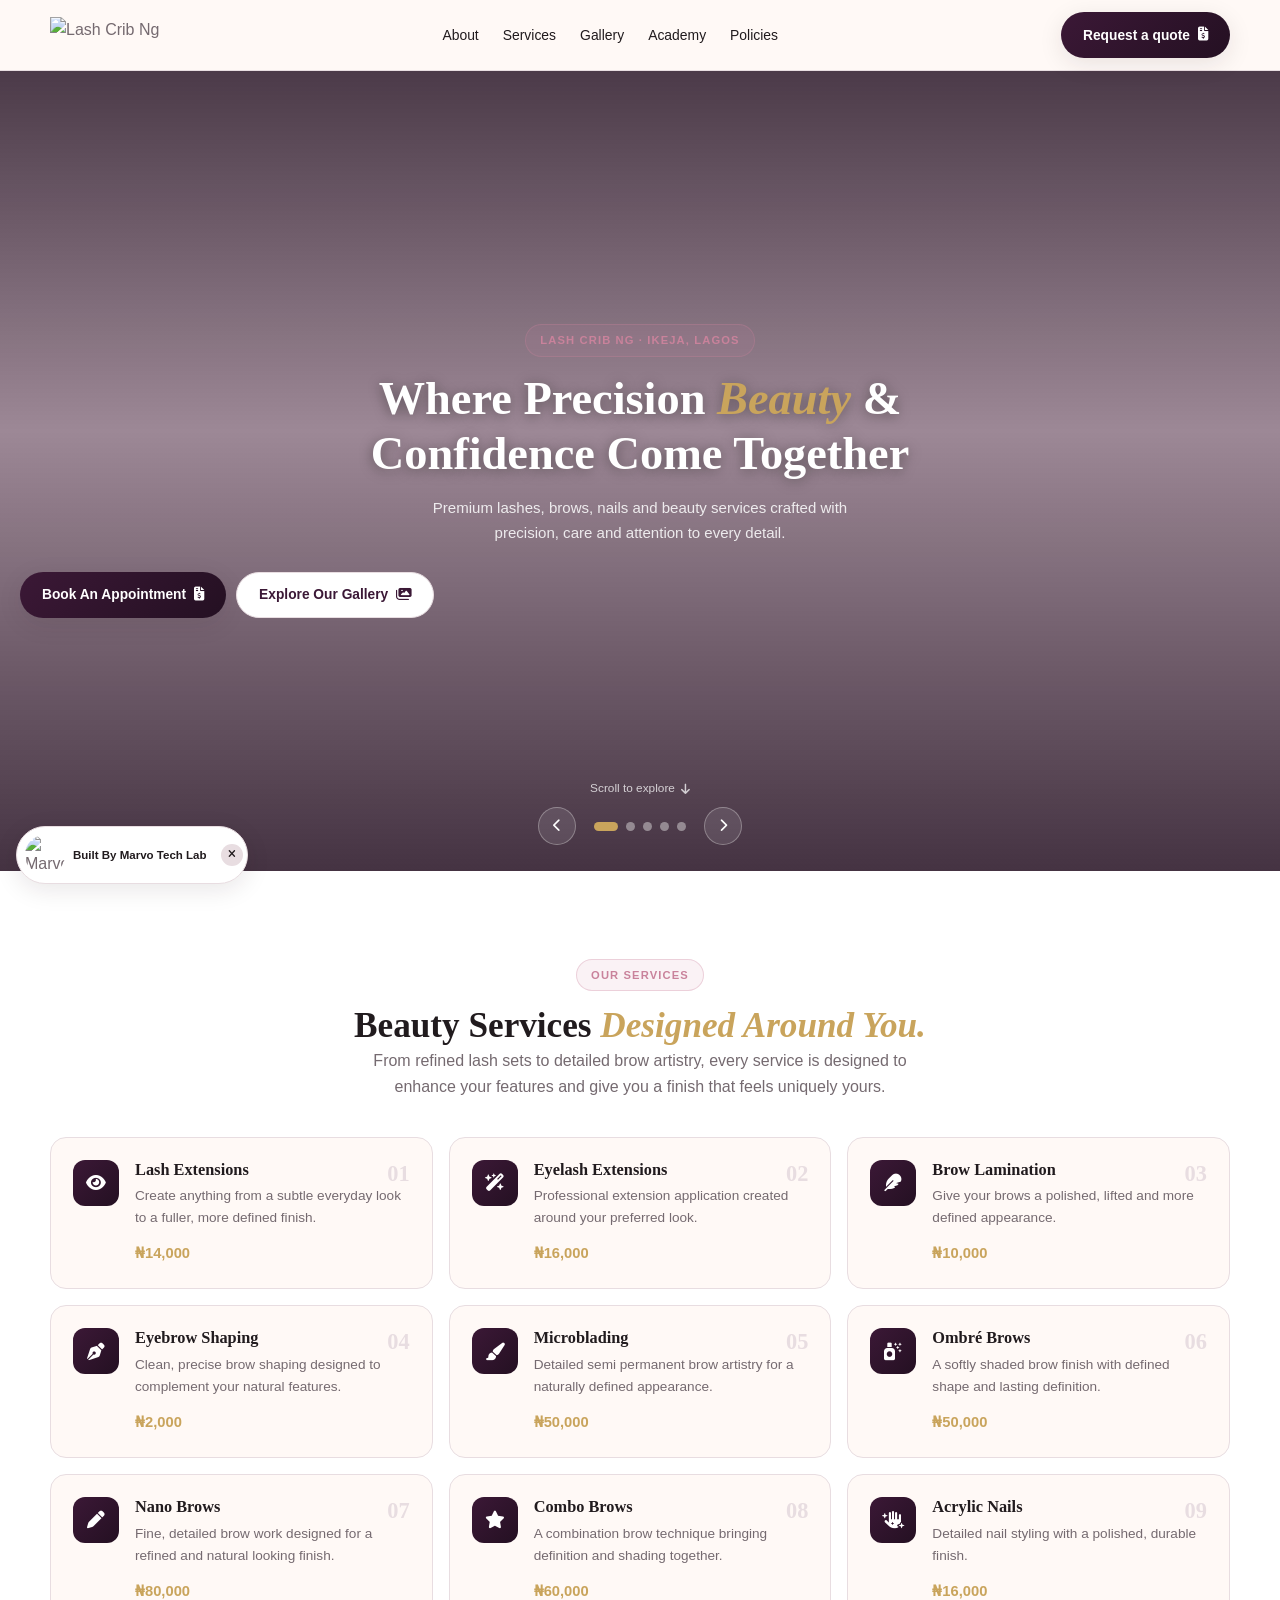
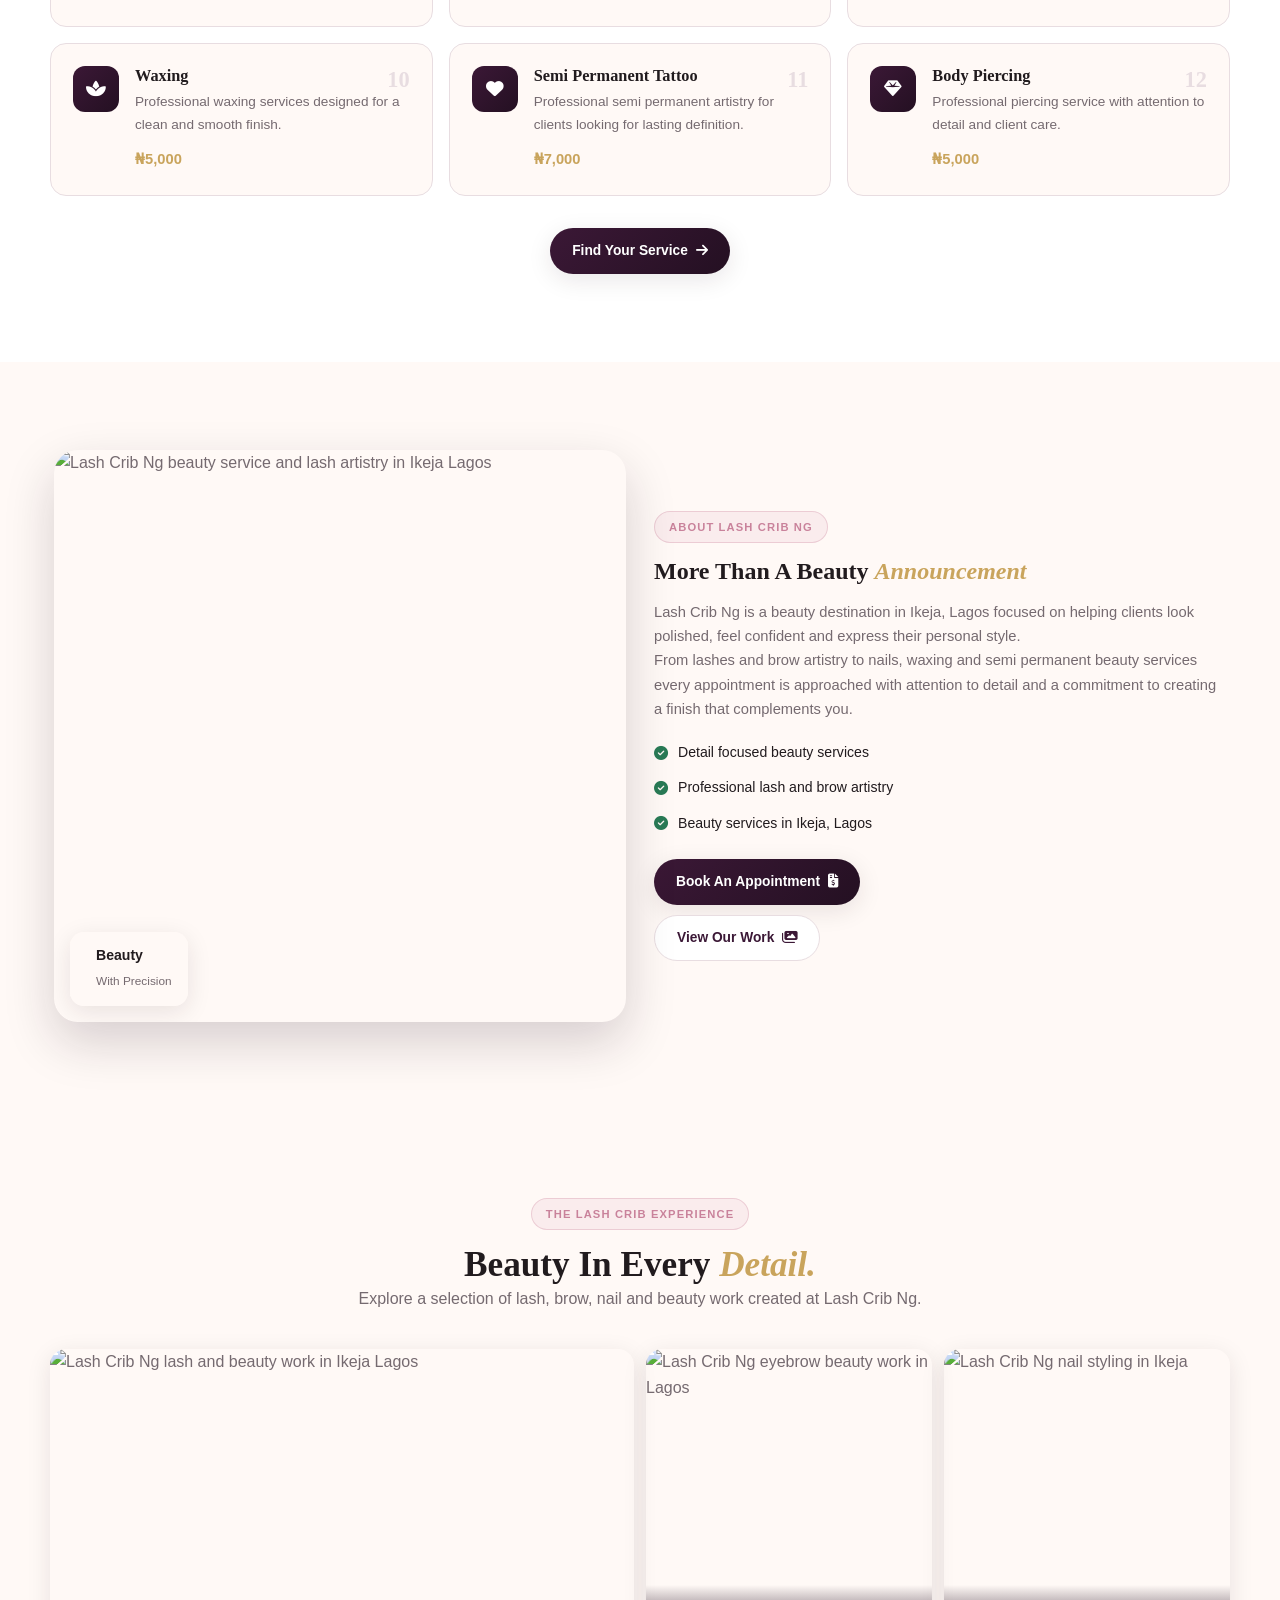
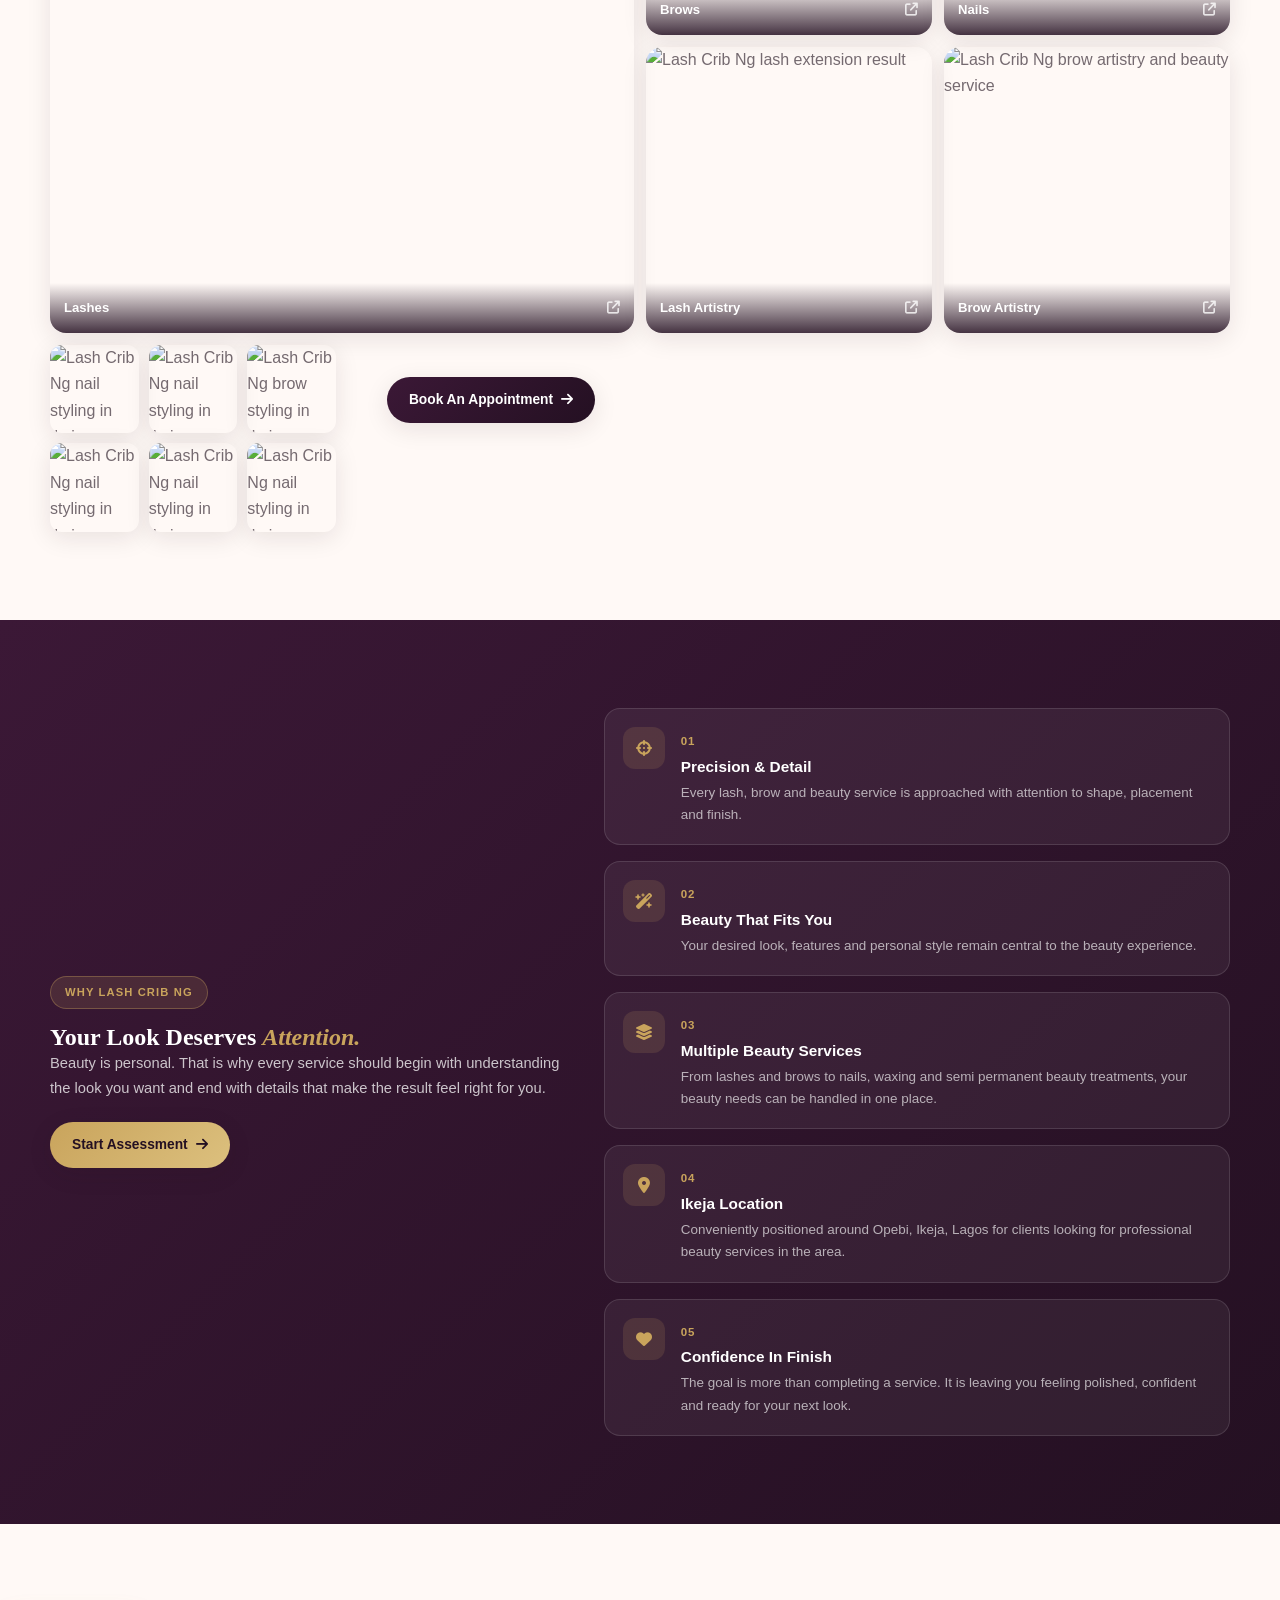
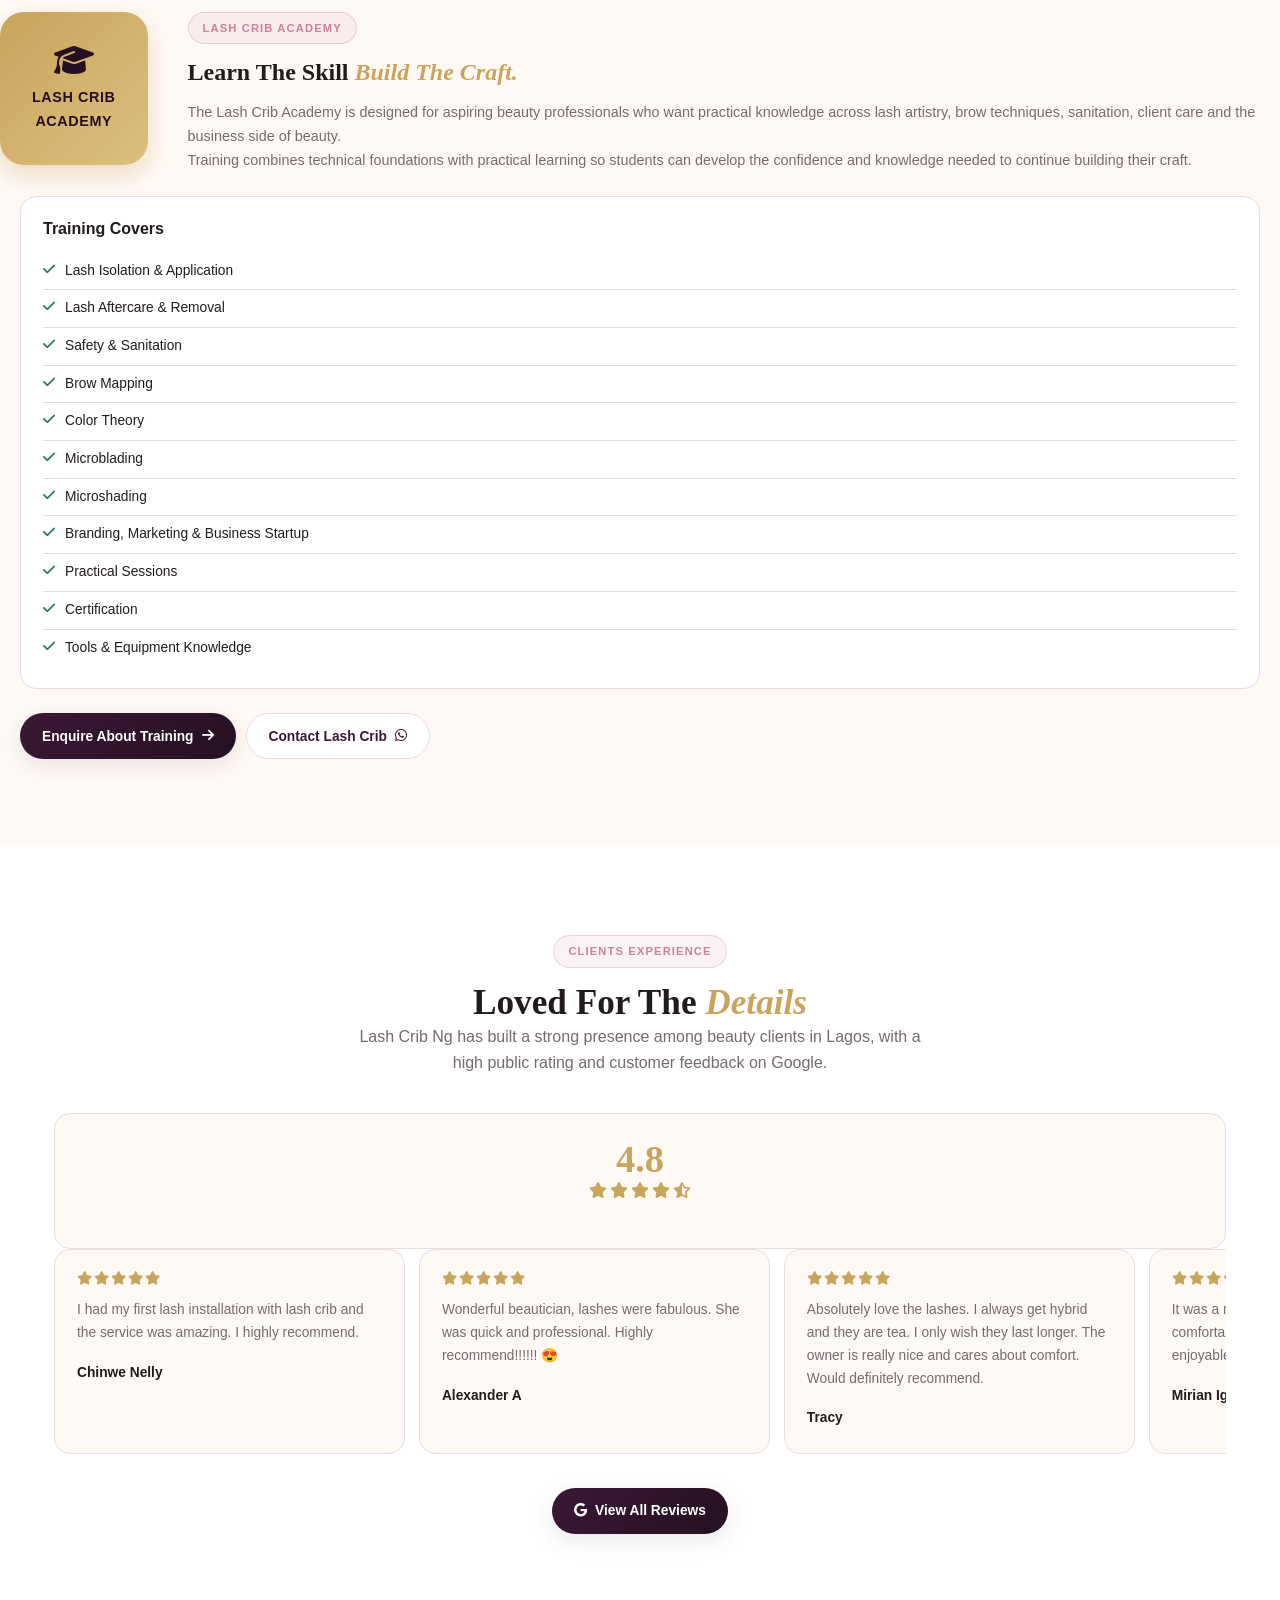
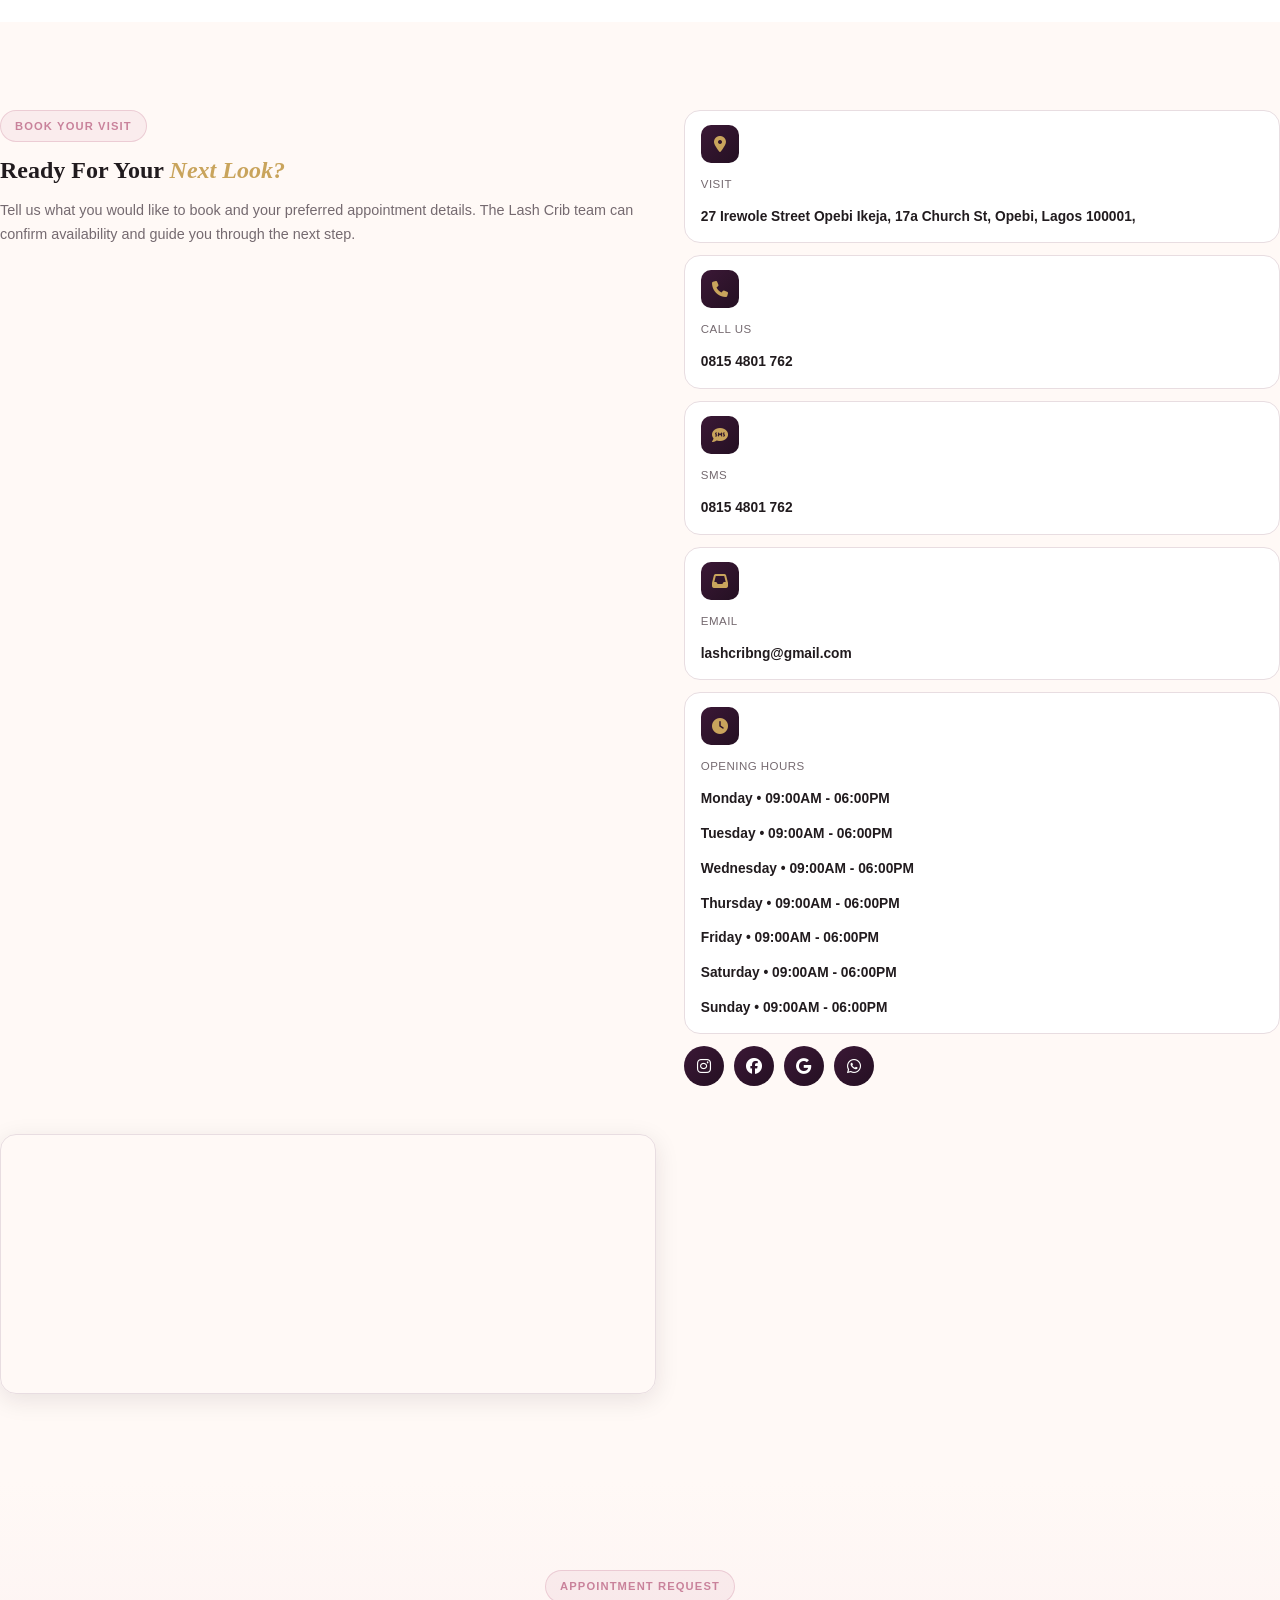
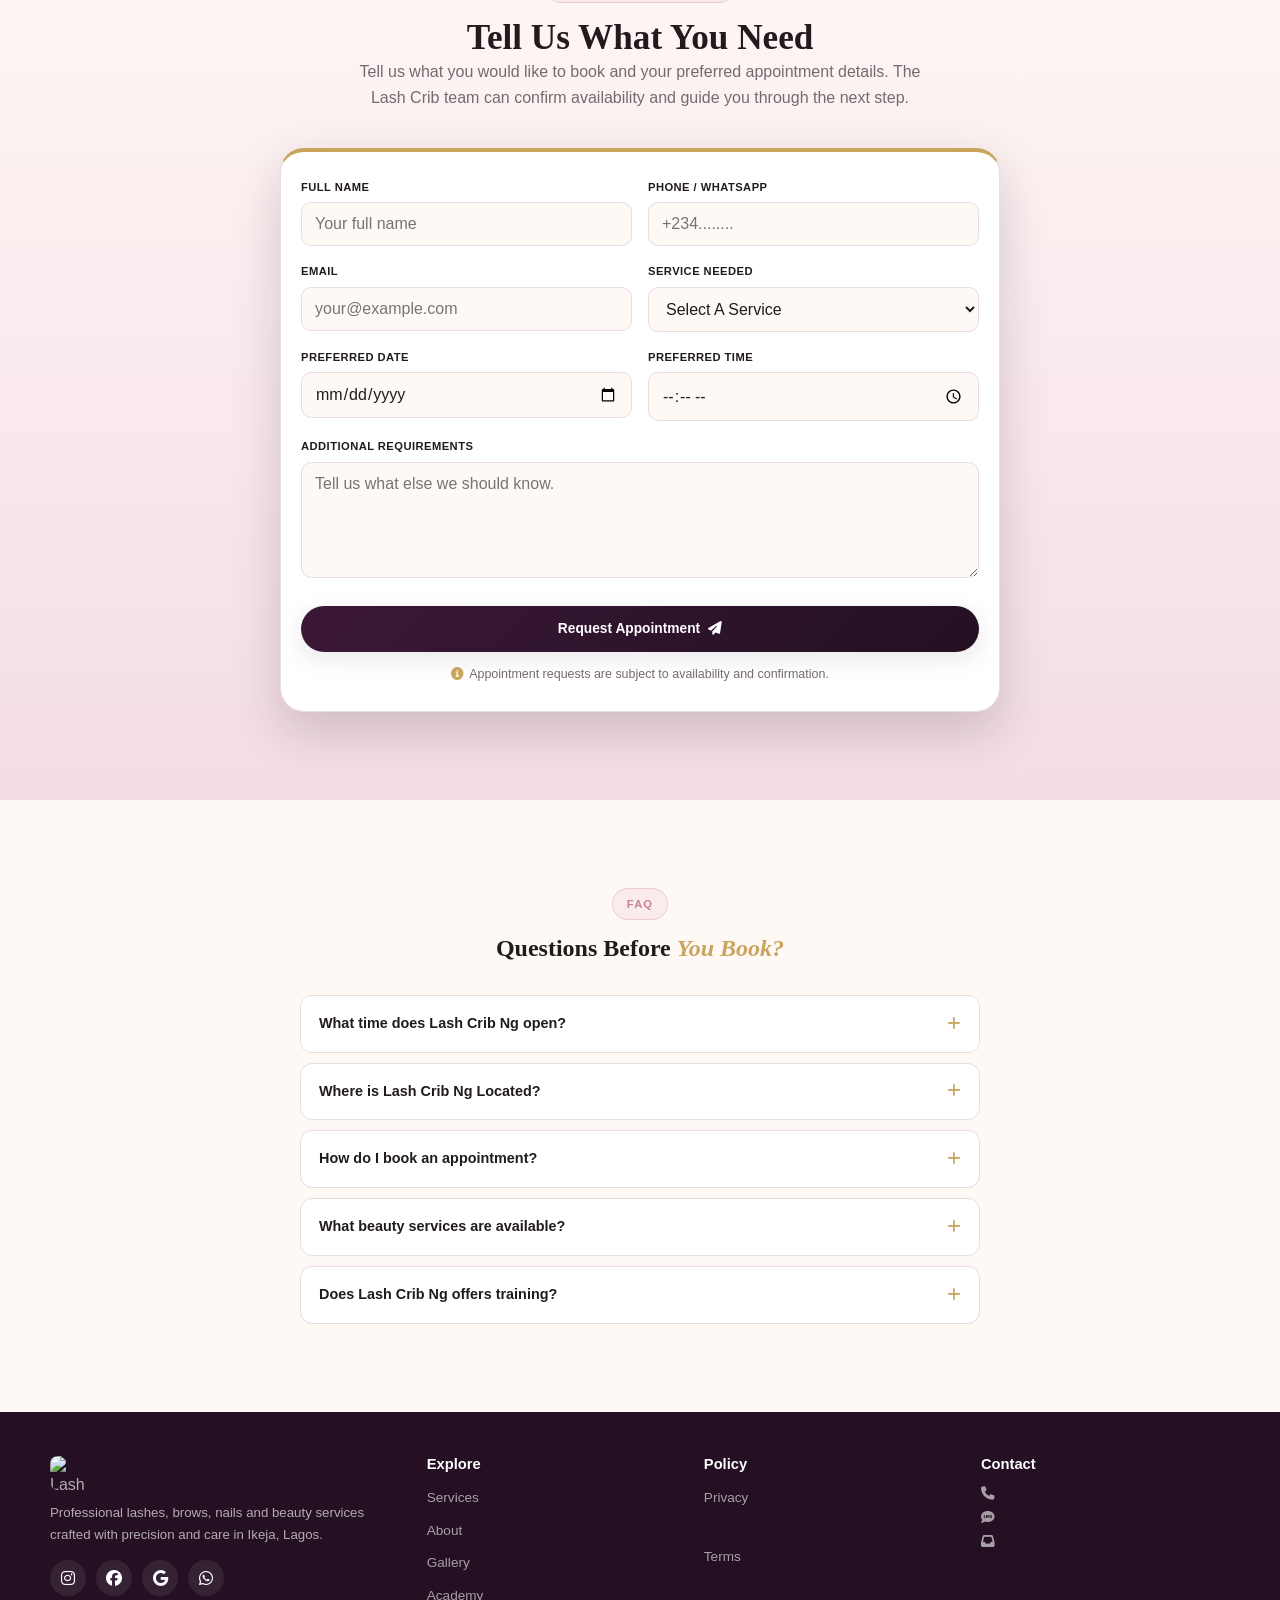
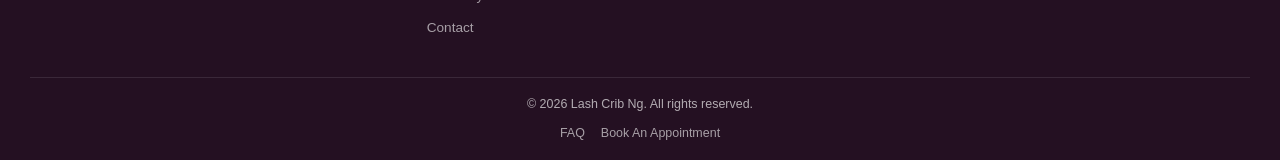
==== index.html @ 42a1be81 "Add files via upload" ====
<!DOCTYPE html>
<html lang="en">
<head>
    <meta charset="UTF-8">
     <meta name="viewport" content="width=device-width, initial-scale=1">
    <title>Lash Crib Ng | Lashes, Brows & Beauty Salon in Ikeja, Lagos</title>
    <meta name="description" content="Lash Crib Ng offers lashes, brows, nails, waxing and beauty services in Ikeja, Lagos, with appointments available daily from 9am to 6pm.">    
    <meta name="robots" content="index,follow">    
    <link rel="canonical" href="https://lashcribng.vercel.app/">
    <link rel="icon" type="image/webp" href="assets/lv_0_20260928175632.webp">
    <meta property="og:type" content="website">
    <meta property="og:title" content="Lash Crib Ng | Lashes, Brows & Beauty Salon in Ikeja, Lagos">
    <meta property="og:description" content="Professional lashes, brows, nails and beauty services crafted with precision and care in Ikeja, Lagos.">
    <meta property="og:url" content="https://lashcribng.vercel.app/">
    <meta property="og:site_name" content="Lash Crib Ng">
    <meta property="og:image" content="https://lashcribng.vercel.app/assets/lv_0_20260928175632.webp">
    <meta name="twitter:card" content="summary_large_image">
    <meta name="twitter:title" content="Lash Crib Ng | Luxury Beauty Services in Ikeja, Lagos">
    <meta name="twitter:description" content="Professional lashes, brows, nails and beauty services in Ikeja, Lagos">
    <link rel="stylesheet" href="https://cdnjs.cloudflare.com/ajax/libs/font-awesome/6.7.2/css/all.min.css">
    <link rel="stylesheet" href="style.css">
        <!-- =========================================
         SEO STRUCTURED DATA — JSON-LD
    ========================================== -->

    <script type="application/ld+json">
    {
        "@context": "https://schema.org",
        "@graph": [
            {
                "@type": "BeautySalon",
                "@id": "https://lashcribng.vercel.app/#business",
                "name": "Lash Crib Ng",
                "url": "https://lashcribng.vercel.app/",
                "telephone": "+2348154801762",
                "description": "Lash Crib Ng provides professional lashes, brows, nails, waxing and beauty services in Ikeja, Lagos.",
                "image": [
                    "https://lashcribng.vercel.app/assets/lv_0_20260928174005.webp",
                    "https://lashcribng.vercel.app/assets/lv_0_20260928173450.webp",
                    "https://lashcribng.vercel.app/assets/lv_0_20260928175609.webp"
                ],
                "priceRange": "₦₦",
                "currenciesAccepted": "NGN",
                "paymentAccepted": "Cash",
                "areaServed": {
                    "@type": "City",
                    "name": "Lagos"
                },
                "address": {
                    "@type": "PostalAddress",
                    "streetAddress": "27 Irewole Street Opebi Ikeja",
                    "addressLocality": "Ikeja",
                    "addressRegion": "Lagos",
                    "postalCode": "100001",
                    "addressCountry": "NG"
                },
                "sameAs": [
                    "https://www.instagram.com/lash.cribng/"
                ],
                "openingHoursSpecification": [
                    {
                        "@type": "OpeningHoursSpecification",
                        "dayOfWeek": [
                            "Monday",
                            "Tuesday",
                            "Wednesday",
                            "Thursday",
                            "Friday",
                            "Saturday",
                            "Sunday"
                        ],
                        "opens": "09:00",
                        "closes": "18:00"
                    }
                ],
                "aggregateRating": {
                    "@type": "AggregateRating",
                    "ratingValue": "4.8",
                    "reviewCount": "61",
                    "bestRating": "5",
                    "worstRating": "1"
                }
            },


            {
                "@type": "WebSite",
                "@id": "https://lashcribng.vercel.app/#website",
                "url": "https://lashcribng.vercel.app/",
                "name": "Lash Crib Ng",
                "description": "Lashes, brows, nails and beauty services in Ikeja, Lagos.",
                "publisher": {
                    "@id": "https://lashcribng.vercel.app/#business"
                },
                "inLanguage": "en-NG"
            },


            {
                "@type": "WebPage",
                "@id": "https://lashcribng.vercel.app/#webpage",
                "url": "https://lashcribng.vercel.app/",
                "name": "Lash Crib Ng | Lashes, Brows & Beauty Services in Ikeja, Lagos",
                "description": "Discover Lash Crib Ng's lashes, brows, nails, waxing and beauty services in Ikeja, Lagos.",
                "isPartOf": {
                    "@id": "https://lashcribng.vercel.app/#website"
                },
                "about": {
                    "@id": "https://lashcribng.vercel.app/#business"
                },
                "inLanguage": "en-NG"
            },


            {
                "@type": "Service",
                "@id": "https://lashcribng.vercel.app/#lash-services",
                "name": "Lash Services",
                "serviceType": [
                    "Lash Extensions",
                    "Eyelash Extensions",
                    "Semi Permanent Lashes"
                ],
                "provider": {
                    "@id": "https://lashcribng.vercel.app/#business"
                },
                "areaServed": {
                    "@type": "City",
                    "name": "Lagos"
                }
            },


            {
                "@type": "Service",
                "@id": "https://lashcribng.vercel.app/#brow-services",
                "name": "Brow Services",
                "serviceType": [
                    "Brow Lamination",
                    "Eyebrow Shaping",
                    "Microblading",
                    "Ombré Brows",
                    "Nano Brows",
                    "Combo Brows"
                ],
                "provider": {
                    "@id": "https://lashcribng.vercel.app/#business"
                },
                "areaServed": {
                    "@type": "City",
                    "name": "Lagos"
                }
            },


            {
                "@type": "Service",
                "@id": "https://lashcribng.vercel.app/#nail-services",
                "name": "Nail Services",
                "serviceType": [
                    "Acrylic Nails",
                    "Manicure",
                    "Pedicure",
                    "Gel Polish"
                ],
                "provider": {
                    "@id": "https://lashcribng.vercel.app/#business"
                },
                "areaServed": {
                    "@type": "City",
                    "name": "Lagos"
                }
            }

        ]
    }
    </script>
</head>
<body>
    <header class="site-header" id="header">
        <div class="container">
            <div class="logo"><a href="index.html"><img src="assets/lv_0_20260928175632.webp" alt="Lash Crib Ng"></a>
            </div>           
            <nav class="desktop-nav">                                            
                <ul class="nav-links">
                    <li><a href="#about">About</a></li>
                    <li><a href="#services">Services</a></li>
                    <li><a href="#gallery">Gallery</a></li>
                    <li><a href="#academy">Academy</a></li>
                    <li><a href="policies.html">Policies</a></li>
                </ul>
            </nav>
            <a href="#quote" class="header-btn"><button>Request a quote <i class="fa-solid fa-file-invoice-dollar" aria-hidden="true"></i></button></a>
            <div class="hamburger" id="hamburger">
                <span></span>
                <span></span>
                <span></span>
            </div>
            </div>   
    </header>
    <div class="mobile-nav" id="mobileNav">
                <button class="menu-close" id="menuclose" aria-label="Close menu">
                    <i class="fa-solid fa-xmark"></i>
                </button>
                <ul class="nav-links">
                    <li><a href="#about">About</a></li>
                    <li><a href="#services">Services</a></li>
                    <li><a href="#gallery">Gallery</a></li>
                    <li><a href="#academy">Academy</a></li>
                    <li><a href="policies.html">Policies</a></li>
                </ul>
                <a href="#quote" class="header-btn"><button>Get a quote <i class="fa-solid fa-file-invoice-dollar" aria-hidden="true"></i></button></a>
            </div>
            
            <!-- HERO -->
            <section class="home" id="home">
                <div class="hero-slides">
                    <div class="hero-slide active" style="background-image: url('assets/lv_0_20260928174232.webp');"></div>
                    <div class="hero-slide" style="background-image: url('assets/lv_0_20260928174005.webp');"></div>
                    <div class="hero-slide" style="background-image: url('assets/lv_0_20260928173450.webp');"></div>
                    <div class="hero-slide" style="background-image: url('assets/lv_0_20260928175609.webp');"></div>
                    <div class="hero-slide" style="background-image: url('assets/lv_0_20260928174539.webp');"></div>
                </div>
                <div class="hero-content">
                    <span class="section-eyebrow">LASH CRIB NG · IKEJA, LAGOS</span>
                    <h1>Where Precision <span>Beauty</span> &amp; Confidence Come Together</h1>
                    <p>Premium lashes, brows, nails and beauty services crafted with precision, care and attention to every detail.</p>
                    <div class="hero-buttons">
                        <a href="#quote"><button class="primary-btn">Book An Appointment <i class="fa-solid fa-file-invoice-dollar"></i></button></a>
                        <a href="#gallery"><button class="secondary-btn">Explore Our Gallery<i class="fa-solid fa-images"></i></button></a>
                    </div>
                </div>
                <div class="hero-controls">
            <button class="hero-arrow hero-perv" id="heroperv"><i class="fa-solid fa-chevron-left"></i></button>
            <div class="hero-dots" id="heroDots">
                <button type="button" class="hero-dot active" data-index="0" aria-label="Show slide 1"></button>
                <button type="button" class="hero-dot" data-index="1" aria-label="Show slide 2"></button>
                <button type="button" class="hero-dot" data-index="2" aria-label="Show slide 3"></button>
                <button type="button" class="hero-dot" data-index="3" aria-label="Show slide 4"></button>
                <button type="button" class="hero-dot" data-index="4" aria-label="Show slide 5"></button>
            </div>
            <button class="hero-arrow hero-next" id="hero-next">
                <i class="fa-solid fa-chevron-right"></i>
            </button>
          </div>
          <a href="#services" class="hero-scroll">Scroll to explore <i class="fa-solid fa-arrow-down"></i></a>
        </section>
        
        <!-- SERVICE -->
        <section class="services" id="services">
            <div class="section-heading">
                <span class="section-eyebrow">OUR SERVICES</span>
                <h2>Beauty Services <span>Designed Around You.</span></h2>
                <p>From refined lash sets to detailed brow artistry, every service is designed to enhance your features and give you a finish that feels uniquely yours.</p>
            </div>
            <div class="services-grid">
                <article class="service-card">
                    <div class="service-icon"><i class="fa-solid fa-eye"></i></div>
                    <div class="service-content">
                        <span class="service-number">01</span>
                        <h3>Lash Extensions</h3>
                        <p>Create anything from a subtle everyday look to a fuller, more defined finish.</p>
                        <small>₦14,000</small>
                    </div>
                </article>
                <!-- EYE LASH EXTENSION -->
                <article class="service-card">
                    <div class="service-icon"><i class="fa-solid fa-wand-magic-sparkles"></i></div>
                    <div class="service-content">
                        <span class="service-number">02</span>
                        <h3>Eyelash Extensions</h3>
                        <p>Professional extension application created around your preferred look.</p>
                        <small>₦16,000</small>
                    </div>
                </article>
                
                <!-- BROW LAMINATION-->
                <article class="service-card">
                    <div class="service-icon"><i class="fa-solid fa-feather"></i></div>
                    <div class="service-content">
                        <span class="service-number">03</span>
                        <h3>Brow Lamination</h3>
                        <p>Give your brows a polished, lifted and more defined appearance.</p>
                        <small>₦10,000</small>
                    </div>
                </article>
                
                <!-- BROW SHAPING -->
                <article class="service-card">
                    <div class="service-icon"><i class="fa-solid fa-pen-nib"></i></div>
                    <div class="service-content">
                        <span class="service-number">04</span>
                        <h3>Eyebrow Shaping</h3>
                        <p>Clean, precise brow shaping designed to complement your natural features.</p>
                        <small>₦2,000</small>
                    </div>
                </article>
                
                <!-- MICROBLADING -->
                <article class="service-card">
                    <div class="service-icon"><i class="fa-solid fa-paintbrush"></i></div>
                    <div class="service-content">
                        <span class="service-number">05</span>
                        <h3>Microblading</h3>
                        <p>Detailed semi permanent brow artistry for a naturally defined appearance.</p>
                        <small>₦50,000</small>
                    </div>
                </article>
                
                <!-- OMBRÉ BROWS -->
                <article class="service-card">
                    <div class="service-icon"><i class="fa-solid fa-spray-can-sparkles"></i></div>
                    <div class="service-content">
                        <span class="service-number">06</span>
                        <h3>Ombré Brows</h3>
                        <p>A softly shaded brow finish with defined shape and lasting definition.</p>
                        <small>₦50,000</small>
                    </div>
                </article>
                
                <!-- NANO BROWS -->
                <article class="service-card">
                    <div class="service-icon"><i class="fa-solid fa-pen"></i></div>
                    <div class="service-content">
                        <span class="service-number">07</span>
                        <h3>Nano Brows</h3>
                        <p>Fine, detailed brow work designed for a refined and natural looking finish.</p>
                        <small>₦80,000</small>
                    </div>
                </article>
                
                <!-- COMB BROWS  -->
                <article class="service-card">
                    <div class="service-icon"><i class="fa-solid fa-star"></i></div>
                    <div class="service-content">
                        <span class="service-number">08</span>
                        <h3>Combo Brows</h3>
                        <p> A combination brow technique bringing definition and shading together.</p>
                        <small>₦60,000</small>
                    </div>
                </article>
                
                <!-- ACRYLIC NAILS-->
                <article class="service-card">
                    <div class="service-icon"><i class="fa-solid fa-hand-sparkles"></i></div>
                    <div class="service-content">
                        <span class="service-number">09</span>
                        <h3>Acrylic Nails</h3>
                        <p>Detailed nail styling with a polished, durable finish.</p>
                        <small>₦16,000</small>
                    </div>
                </article>
                
                <!-- WAXING -->
                <article class="service-card">
                    <div class="service-icon"><i class="fa-solid fa-spa"></i></div>
                    <div class="service-content">
                        <span class="service-number">10</span>
                        <h3>Waxing</h3>
                        <p>Professional waxing services designed for a clean and smooth finish.</p>
                        <small>₦5,000</small>
                    </div>
                </article>
                
                <!-- PERMANENT TATTOO-->
                <article class="service-card">
                    <div class="service-icon"><i class="fa-solid fa-heart"></i></div>
                    <div class="service-content">
                        <span class="service-number">11</span>
                        <h3>Semi Permanent Tattoo</h3>
                        <p>Professional semi permanent artistry for clients looking for lasting definition.</p>
                        <small>₦7,000</small>
                    </div>
                </article>
                
                <!-- BODY PIERCING -->
                <article class="service-card">
                    <div class="service-icon"><i class="fa-solid fa-gem"></i></div>
                    <div class="service-content">
                        <span class="service-number">12</span>
                        <h3>Body Piercing</h3>
                        <p>Professional piercing service with attention to detail and client care.</p>
                        <small>₦5,000</small>
                    </div>
                </article>
            </div>
            <div class="services-action">
                <a href="#quote"><button class="primary-btn">Find Your Service <i class="fa-solid fa-arrow-right"></i></button></a>
            </div>
        </section>
        
        <!-- ABOUT US-->
        <section class="about" id="about">
            <div class="container">
                <div class="about-image">
                    <img src="assets/lv_0_20260928175509.webp" alt="Lash Crib Ng beauty service and lash artistry in Ikeja Lagos" width="2160"
height="2160"
loading="lazy"
decoding="async">
                    <div class="about-image-badge"><i class="fa-solid fa-sparkles"></i>
                    <div>
                        <strong>Beauty</strong>
                        <span>With Precision</span>
                        </div>
                        </div>
                </div>
                
                <div class="about-content">
                    <span class="section-eyebrow">ABOUT LASH CRIB NG</span>
                    <h2>More Than A Beauty <span>Announcement</span></h2>
                    <p>Lash Crib Ng is a beauty destination in Ikeja, Lagos focused on helping clients look polished, feel confident and express their personal style.<br>From lashes and brow artistry to nails, waxing and semi permanent beauty services every appointment is approached with attention to detail and a commitment to creating a finish that complements you.</p>
                    <div class="about-features">
                        <article class="about-feature">
                           <i class="fa-solid fa-circle-check"></i>
                           <span>Detail focused beauty services</span>
                        </article>
                        <article class="about-feature">
                           <i class="fa-solid fa-circle-check"></i>
                           <span>Professional lash and brow artistry</span>
                        </article>
                        <article class="about-feature">
                           <i class="fa-solid fa-circle-check"></i>
                           <span>Beauty services in Ikeja, Lagos</span>
                        </article>
                    </div>
                    <div class="about-button">
                        <a href="#quote"><button class="primary-btn">Book An Appointment <i class="fa-solid fa-file-invoice-dollar"></i></button></a>
                        <a href="#gallery"><button class="secondary-btn"> View Our Work <i class="fa-solid fa-images"></i></button></a>
                    </div>
                </div>
            </div>
        </section>
        
        <section class="gallery" id="gallery">
            <div class="section-heading">
                <span class="section-eyebrow">THE LASH CRIB EXPERIENCE</span>
                <h2>Beauty In Every <span>Detail.</span></h2>
                <p>Explore a selection of lash, brow, nail and beauty work created at Lash Crib Ng.</p>
            </div>
            <div class="gallery-grid">
                <figure class="gallery-item gallery-large">
                    <img src="assets/lv_0_20260928175609.webp" alt="Lash Crib Ng lash and beauty work in Ikeja Lagos" width="2160"
height="2160"
loading="lazy"
decoding="async">
                    <figcaption>
                        <span>Lashes</span>
                        <i class="fa-solid fa-arrow-up-right-from-square"></i>
                    </figcaption>
                </figure>
                <figure class="gallery-item">
                    <img src="assets/lv_0_20260928173848.webp" alt="Lash Crib Ng eyebrow beauty work in Lagos" width="664"
height="560"
loading="lazy"
decoding="async">
                    <figcaption>
                        <span>Brows</span>
                        <i class="fa-solid fa-arrow-up-right-from-square"></i>
                    </figcaption>
                </figure>
                <figure class="gallery-item">
                    <img src="assets/lv_0_20260928174232.webp" alt="Lash Crib Ng nail styling in Ikeja" width="664"
height="672"
loading="lazy"
decoding="async">
                    <figcaption>
                        <span>Nails</span>
                        <i class="fa-solid fa-arrow-up-right-from-square"></i>
                    </figcaption>
                </figure>
                <figure class="gallery-item">
                    <img src="assets/lv_0_20260928172916.webp" alt="Lash Crib Ng lash extension result" width="1432"
height="1432"
loading="lazy"
decoding="async">
                    <figcaption>
                        <span>Lash Artistry</span>
                        <i class="fa-solid fa-arrow-up-right-from-square"></i>
                    </figcaption>
                </figure>
                            <figure class="gallery-item">
                    <img src="assets/lv_0_20260928175420.webp" alt="Lash Crib Ng brow artistry and beauty service" width="2160"
height="2872"
loading="lazy"
decoding="async">
                    <figcaption>
                        <span>Brow Artistry</span>
                        <i class="fa-solid fa-arrow-up-right-from-square"></i>
                    </figcaption>
                </figure>
                
                <div class="others">
                <article class="gallery-card">
                    <img src="assets/lv_0_20260928173303.webp" alt="Lash Crib Ng nail styling in Ikeja" width="664"
height="1112"
loading="lazy"
decoding="async">                    
                </article>
                <article class="gallery-card">
                    <img src="assets/lv_0_20260928173450.webp" alt="Lash Crib Ng nail styling in Ikeja" width="664"
height="1112"
loading="lazy"
decoding="async">                    
                </article>
                <article class="gallery-card">
                    <img src="assets/lv_0_20260928174005.webp" alt="Lash Crib Ng brow styling in Ikeja" width="664"
height="672"
loading="lazy"
decoding="async">                    
                </article>
                <article class="gallery-card">
                    <img src="assets/lv_0_20260928174413.webp" alt="Lash Crib Ng nail styling in Ikeja" width="664"
height="1112"
loading="lazy"
decoding="async">                    
                </article>
                <article class="gallery-card">
                    <img src="assets/lv_0_20260928172542.webp" alt="Lash Crib Ng nail styling in Ikeja" width="1432"
height="1432"
loading="lazy"
decoding="async">                    
                </article>
                <article class="gallery-card">
                    <img src="assets/lv_0_20260928173129.webp" alt="Lash Crib Ng nail styling in Ikeja" width="664"
height="1112"
loading="lazy"
decoding="async">                    
                </article>
                </div>
                <div class="gallery-action">
                    <a href="#quote"><button class="primary-btn">Book An Appointment <i class="fa-solid fa-arrow-right"></i></button></a>
                </div>
            </div>
        </section>
        
        <!-- WHY CHOOSE -->
        <section class="why-choose" id="why-choose">
            <div class="why-container">
                <!-- LEFT CONTENT -->
                <div class="why-content">
                    <span class="section-eyebrow">WHY LASH CRIB NG</span>
                    <h2>Your Look Deserves <span>Attention.</span></h2>
                    <p>Beauty is personal. That is why every service should begin with understanding the look you want and end with details that make the result feel right for you.</p>
                    <a href="#quote"><button class="primary-btn">Start Assessment <i class="fa-solid fa-arrow-right"></i></button></a>
                </div>
                <!-- RIGHT CONTENT-->
                <div class="why-features">
                    <article class="why-card">
                        <div class="why-icon">
                            <i class="fa-solid fa-crosshairs"></i>
                        </div>
                        <div>
                            <span class="why-number">01</span>
                           <h3>Precision & Detail</h3> 
                           <p>Every lash, brow and beauty service is approached with attention to shape, placement and finish.</p>
                        </div>
                    </article>
                    <article class="why-card">
                        <div class="why-icon">
                            <i class="fa-solid fa-wand-magic-sparkles"></i>
                        </div>
                        <div>
                            <span class="why-number">02</span>
                           <h3>Beauty That Fits You</h3> 
                           <p>Your desired look, features and personal style remain central to the beauty experience.</p>
                        </div>
                    </article>
                    <article class="why-card">
                        <div class="why-icon">
                            <i class="fa-solid fa-layer-group"></i>
                        </div>
                        <div>
                            <span class="why-number">03</span>
                           <h3>Multiple Beauty Services</h3> 
                           <p>From lashes and brows to nails, waxing and semi permanent beauty treatments, your beauty needs can be handled in one place.</p>
                        </div>
                    </article>
                    <article class="why-card">
                        <div class="why-icon">
                            <i class="fa-solid fa-location-dot"></i>
                        </div>
                        <div>
                            <span class="why-number">04</span>
                           <h3>Ikeja Location</h3> 
                           <p>Conveniently positioned around Opebi, Ikeja, Lagos for clients looking for professional beauty services in the area.</p>
                        </div>
                    </article>
                    <article class="why-card">
                        <div class="why-icon">
                            <i class="fa-solid fa-heart"></i>
                        </div>
                        <div>
                            <span class="why-number">05</span>
                           <h3>Confidence In Finish</h3> 
                           <p>The goal is more than completing a service. It is leaving you feeling polished, confident and ready for your next look.</p>
                        </div>
                    </article>
                </div>
            </div>
        </section>
        
        <!-- LASH CRIB ACADEMY-->
        <section class="academy" id="academy">
            <div class="academy-container">
                <div class="academy-badge">
                    <i class="fa-solid fa-graduation-cap"></i>
                    <span>LASH CRIB <br>ACADEMY</span>
                </div>
            </div>
            <div class="academy-content">
                <span class="section-eyebrow">LASH CRIB ACADEMY</span>
                <h2>Learn The Skill <span>Build The Craft.</span></h2>
                <p>The Lash Crib Academy is designed for aspiring beauty professionals who want practical knowledge across lash artistry, brow techniques, sanitation, client care and the business side of beauty.<br>Training combines technical foundations with practical learning so students can develop the confidence and knowledge needed to continue building their craft.</p>
                <div class="academy-outline">
                    <h3>Training Covers</h3>
                    <ul>
                        <li><i class="fa-solid fa-check"></i> Lash Isolation & Application</li>
                        <li><i class="fa-solid fa-check"></i> Lash Aftercare & Removal</li>
                        <li><i class="fa-solid fa-check"></i> Safety & Sanitation</li>
                        <li><i class="fa-solid fa-check"></i> Brow Mapping</li>
                        <li><i class="fa-solid fa-check"></i> Color Theory</li>
                        <li><i class="fa-solid fa-check"></i> Microblading</li>
                        <li><i class="fa-solid fa-check"></i> Microshading</li>
                        <li><i class="fa-solid fa-check"></i> Branding, Marketing & Business Startup</li>
                        <li><i class="fa-solid fa-check"></i> Practical Sessions</li>
                        <li><i class="fa-solid fa-check"></i> Certification</li>
                        <li><i class="fa-solid fa-check"></i> Tools & Equipment Knowledge</li>
                    </ul>
                </div>
                <div class="academy-actions">
                    <a href="#quote"><button class="primary-btn">Enquire About Training <i class="fa-solid fa-arrow-right"></i></button></a>
                    <a href="#quote"><button class="secondary-btn">Contact Lash Crib <i class="fa-brands fa-whatsapp"></i></button></a>
                </div>
            </div>
        </section>
        
        <!-- REVIEWS -->
        <section class="reviews" id="reviews">
            <div class="container">
                <div class="section-heading">
                    <span class="section-tag">CLIENTS EXPERIENCE</span>
                    <h2>Loved For The  <span>Details</span></h2>
                    <p>Lash Crib Ng has built a strong presence among beauty clients in Lagos, with a high public rating and customer feedback on Google.</p>
                </div>
                <div class="review-card">
                    <div class="rating-score"><h2>4.8</h2></div>
                    <div class="review-icon">
                        <i class="fa-solid fa-star"></i>
                        <i class="fa-solid fa-star"></i>
                        <i class="fa-solid fa-star"></i>
                        <i class="fa-solid fa-star"></i>
                        <i class="fa-solid fa-star-half-stroke"></i>
                    </div>
                </div>
                <div class="review-grid">
                    <article class="review-card">
                        <div class="icon">
                            <i class="fa-solid fa-star"></i>
                            <i class="fa-solid fa-star"></i>
                            <i class="fa-solid fa-star"></i>
                            <i class="fa-solid fa-star"></i>
                            <i class="fa-solid fa-star"></i>
                        </div>
                        <p>I had my first lash installation with lash crib and the service was amazing. I highly recommend.
</p>
                        <strong>Chinwe Nelly</strong>
                    </article>                    
                    <article class="review-card">
                        <div class="icon">
                            <i class="fa-solid fa-star"></i>
                            <i class="fa-solid fa-star"></i>
                            <i class="fa-solid fa-star"></i>
                            <i class="fa-solid fa-star"></i>
                            <i class="fa-solid fa-star"></i>
                        </div>
                        <p>Wonderful beautician, lashes were fabulous. She was quick and professional. Highly recommend!!!!!! 😍
</p>
                        <strong>Alexander A</strong>
                    </article>
                    <article class="review-card">
                        <div class="icon">
                            <i class="fa-solid fa-star"></i>
                            <i class="fa-solid fa-star"></i>
                            <i class="fa-solid fa-star"></i>
                            <i class="fa-solid fa-star"></i>
                            <i class="fa-solid fa-star"></i>
                        </div> 
                        <p>Absolutely love the lashes. I always get hybrid and they are tea. I only wish they last longer. The owner is really nice and cares about comfort. Would definitely recommend.</p>
                        <strong>Tracy</strong>
                    </article>
                    <article class="review-card">
                        <div class="icon">
                            <i class="fa-solid fa-star"></i>
                            <i class="fa-solid fa-star"></i>
                            <i class="fa-solid fa-star"></i>
                            <i class="fa-solid fa-star"></i>
                            <i class="fa-solid fa-star"></i>
                        </div>
                        <p>It was a nice experience, the place was comfortable, service was relaxing totally enjoyable. I’d go over and over again!!!</p>
                        <strong>Mirian Igwe</strong>
                    </article>
                    <article class="review-card">
                        <div class="icon">
                            <i class="fa-solid fa-star"></i>
                            <i class="fa-solid fa-star"></i>
                            <i class="fa-solid fa-star"></i>
                            <i class="fa-solid fa-star"></i>
                            <i class="fa-solid fa-star"></i>
                        </div>
                        <p>Had a wonderful experience. I got my lashes done and it was seamless. She was very gentle</p>
                        <strong>Chidera Moses</strong>
                    </article>
                    <article class="review-card">
                        <div class="icon">
                            <i class="fa-solid fa-star"></i>
                            <i class="fa-solid fa-star"></i>
                            <i class="fa-solid fa-star"></i>
                            <i class="fa-solid fa-star"></i>
                            <i class="fa-solid fa-star"></i>
                            </div>                       
                        <p>Lash Crib is the best lash tech thati have used. Their service is wonderful
                        </p>
                        <strong>DiseO</strong>
                    </article>                                        
                </div>
                <div class="reviews-actions">
                    <a href="https://share.google/WY3IDwO7ZKzOw8LRl"><button class="primary-btn"><i class="fa-brands fa-google"></i> View All Reviews</button></a>
                </div>                                                                         
            </div>
        </section>
        
        <!-- CONTACT -->
        <section class="contact" id="contact">
            <div class="contact-container">
                <div class="contact-intro">
                    <span class="section-eyebrow">BOOK YOUR VISIT</span>
                    <h2>Ready For Your <span>Next Look?</span></h2>
                    <p>Tell us what you would like to book and your preferred appointment details. The Lash Crib team can confirm availability and guide you through the next step.</p>
                    </div>
                    <div class="contact-details">
                    <div class="contact-item">
                        <a href="#map" class="location">
                            <i class="fa-solid fa-location-dot"></i>
                            <span>Visit</span>
                            <strong>27 Irewole Street Opebi Ikeja, 17a Church St, Opebi, Lagos 100001,</strong>
                        </a>
                    </div>
                     <div class="contact-item">
                        <a href="tel:+2348154801762" class="tel">
                            <i class="fa-solid fa-phone"></i>
                            <span>Call Us</span>
                            <strong>0815 4801 762</strong>
                        </a>
                    </div>
                     <div class="contact-item">
                        <a href="sms:+2348154801762" class="sms">
                            <i class="fa-solid fa-comment-sms"></i>
                            <span>SMS</span>
                            <strong>0815 4801 762</strong>
                        </a>
                    </div>
                    <div class="contact-item">
                        <a href="mailto:lashcribng@gmail.com" class="email">
                            <i class="fa-solid fa-inbox"></i>
                            <span>Email</span>
                            <strong>lashcribng@gmail.com</strong>
                        </a>
                    </div>
                     <div class="contact-item">
                        <div>                        
                            <i class="fa-solid fa-clock"></i>                          
                            <span>Opening Hours</span>
                            <strong>Monday • 09:00AM - 06:00PM</strong>
                            <strong>Tuesday • 09:00AM - 06:00PM</strong>
                            <strong>Wednesday • 09:00AM - 06:00PM</strong>
                            <strong>Thursday • 09:00AM - 06:00PM</strong>
                            <strong>Friday • 09:00AM - 06:00PM</strong>
                            <strong>Saturday • 09:00AM - 06:00PM</strong>
                            <strong>Sunday • 09:00AM - 06:00PM</strong>
                            </div>                      
                    </div>
                     <div class="contact-socials">                        
                        <a href="https://instagram.com/lash.cribng/" class="social-link">
                            <i class="fa-brands fa-instagram"></i>
                            </a>
                            <a href="https://www.facebook.com/composureluxuryhair/" class="social-link">
                            <i class="fa-brands fa-facebook"></i>
                            </a>
                             <a href="https://share.google/WY3IDwO7ZKzOw8LRl" class="social-link">
                            <i class="fa-brands fa-google"></i>
                            </a>
                             <a href="https://wa.me/2348154801762" class="social-link">
                            <i class="fa-brands fa-whatsapp"></i>
                            </a>                                                                            
                    </div>
                </div>
                <div class="map-container" id="map">
               <iframe src="https://maps.google.com/maps?q=Lash Crib Ng + 27 Irewole Street Opebi Ikeja, 17a Church St, Opebi, Lagos 100001,&output=embed" loading="lazy" allowfullscreen title="Lash Crib Ng location"></iframe>
            </div>
        </section>
        
        <!-- QUOTE -->
        <section class="quote" id="quote">
            <div class="container">
                <div class="section-heading">
                    <span class="section-eyebrow">APPOINTMENT REQUEST</span>
                    <h2>Tell Us What You Need</h2>
                    <p>Tell us what you would like to book and your preferred appointment details. The Lash Crib team can confirm availability and guide you through the next step.</p>
                </div>
                <form class="quote-form" id="quote-form">
                        <div class="form-row">
                            <div class="form-group">
                                <label for="fullName">Full Name</label>
                            <input type="text" id="fullName" name="fullName" placeholder="Your full name" required>
                            </div>
                            <div class="form-group">
                                <label for="phone">Phone / Whatsapp</label>
                            <input type="tel" id="phone" name="phone" placeholder="+234........">
                            </div>                            
                        </div>
                        <!-- Email -->
                        <div class="form-row">
                            <div class="form-group">
                                <label for="email">Email</label>
                            <input type="email" id="email" name="email" placeholder="your@example.com" required>
                            </div>
                            <div class="form-group">
                                <label for="service">Service Needed</label>
                            <select id="service" name="service" required>
                                <option value="">Select A Service</option>
                                <option value="Lashes">Lashes</option>
                                <option value="Eyelash Extensions">Eyelash Extensions</option>
                                <option value="Brow Lamination">Brow Lamination</option>
                           <option value="Eyebrow Shaping">Eyebrow Shaping</option>
                           <option value="Microblading">Microblading</option>
                           <option value="Ombré Brows">Ombré Brows</option>
                           <option value="Nano Brows">Nano Brows</option>
                           <option value="Combo Brows">Combo Brows</option>
                           <option value="Acrylic Nails">Acrylic Nails</option>
                           <option value="Waxing">Waxing</option>
                           <option value="Semipermanent Tattoo">Semipermanent Tattoo</option>
                           <option value="Body Piercing">Body Piercing</option>
                          <option value="Others">Others</option>
                            </select>
                            </div>                            
                        </div>
                        <!-- DATE -->
                        <div class="form-row">
                            <div class="form-group">
                                <label for="date">Preferred Date</label>
                            <input type="date" id="preferred-date" name="preferred_date" required>
                            </div>
                            <!-- TIME -->
                            <div class="form-group">
                                <label for="preferred-time">Preferred Time</label>
                            <input type="time" id="preferred-time" name="preferred_time" required>
                            </div>                            
                        </div>
                        <!-- Message -->                       
                            <div class="form-group">
                                <label for="message">Additional Requirements</label>
                            <textarea id="message" name="message" rows="5" placeholder="Tell us what else we should know."></textarea>
                            </div>
                            <button type="submit" class="submit-button">
                                 Request Appointment<i class="fa-solid fa-paper-plane"></i>                                
                            </button>
                            <p class="form-note"><i class="fa-solid fa-circle-info"></i>Appointment requests are subject to availability and confirmation.</p>                                           
                    </form>
            </div>
            <div id="quote-success" class="quote-success">
            <div class="success-card">
                <div class="success-logo">
                    <img src="assets/lv_0_20260928175632.webp" alt="Lash Crib Ng" width="40" height="40" loading="lazy">
                </div>
                <div class="success-icon">
                    <i class="fa-solid fa-circle-check"></i>
                </div>
                <span class="sucess-eyebrow">Appointment Ready</span>
                <h2>SUCCESS !</h2>
                <p>Your appointment request has been prepared and ready</p>
            </div>
        </div>
        </section>
        
        <!-- FAQ -->
        <section class="faq" id="faq">
            <div class="faq-heading">
                <span class="section-eyebrow">FAQ</span>
                <h2>Questions Before <span>You Book?</span></h2>
            </div>
            <div class="faq-list">
                <details class="faq-item">
                    <summary>What time does Lash Crib Ng open? <i class="fa-solid fa-plus"></i></summary>
                    <p>The current Google listing shows Lash Crib Ng open daily from 9 AM to 6 PM.</p>
                </details>
                <details class="faq-item">
                    <summary>Where is Lash Crib Ng Located? <i class="fa-solid fa-plus"></i></summary>
                    <p>Lash Crib Ng is listed in the Ikeja / Opebi area of Lagos.</p>
                </details>
                <details class="faq-item">
                    <summary>How do I book an appointment? <i class="fa-solid fa-plus"></i></summary>
                    <p>Complete the appointment request form and provide your preferred service, date and time. Your request can then be confirmed by the team.</p>
                </details>
                <details class="faq-item">
                    <summary>What beauty services are available? <i class="fa-solid fa-plus"></i></summary>
                    <p>Services listed publicly include lashes, eyelash extensions, brow lamination, eyebrow shaping, microblading, ombré brows, nano brows, combo brows, acrylic nails, waxing, semi permanent tattoo and body piercing.</p>
                </details>
                <details class="faq-item">
                    <summary>Does Lash Crib Ng offers training? <i class="fa-solid fa-plus"></i></summary>
                    <p>Yes. Lash Crib Academy training covers areas including lash application, aftercare, sanitation, brow mapping, colour theory, microblading, microshading, practical sessions, certification and beauty business fundamentals.</p>
                </details>
            </div>
        </section>
        
        <!-- FOOTER -->
        <footer class="footer" id="footer">
            <div class="footer-container">
                <div class="footer-brand">
                    <a href="#home"><img src="assets/lv_0_20260928175632.webp" alt="Lash Crib Ng" width="40" height="40" loading="lazy"></a>
                    <p>Professional lashes, brows, nails and beauty services crafted with precision and care in Ikeja, Lagos.</p>               
                <div class="footer-socials">
                    <a href="https://www.instagram.com/lash.cribng/" target="_blank" rel="noopener noreferrer" aria-label="lash crib ng on Instagram"><i class="fa-brands fa-instagram"></i></a>
                    <a href="https://www.facebook.com/composureluxuryhair/" target="_blank" rel="noopener noreferrer" aria-label="lash crib ng on Facebook"><i class="fa-brands fa-facebook"></i></a>
                    <a href="https://share.google/WY3IDwO7ZKzOw8LRl" target="_blank" rel="noopener noreferrer" aria-label="lash crib ng on Google"><i class="fa-brands fa-google"></i></a>                                                           
                    <a href="https://wa.me/2348154801762" target="_blank" rel="noopener noreferrer" aria-label="Chat with Lash Crib Ng on Whatsapp"><i class="fa-brands fa-whatsapp"></i></a>
                </div>
            </div>
            
            <div class="footer-column">
                <h3>Explore</h3>
                <ul>
                    <li><a href="#services">Services</a></li>
                    <li><a href="#about">About</a></li>
                    <li><a href="#gallery">Gallery</a></li>
                    <li><a href="#academy">Academy</a></li>
                    <li><a href="#contact">Contact</a></li>
                </ul>
            </div>
            <div class="footer-column">
                <h3>Policy</h3>
                <ul>
                    <li><a href="policies.html#privacy">Privacy</a></li> <br>
                    <li><a href="policies.html#terms">Terms</a></li>
                </ul>                
            </div>
            
            <div class="footer-column">
                <h3>Contact</h3>
                <ul>
                    <li><a href="tel:+2348154801762" aria-label="Call Lash Crib Ng"><i class="fa-solid fa-phone"></i></a></li>
                    <li><a href="sms:+2348154801762" aria-label="Text Lash Crib Ng"><i class="fa-solid fa-comment-sms"></i></a></li>
                    <li><a href="mailto:lashcribng@gmail.com" aria-label="Email Lash Crib Ng"><i class="fa-solid fa-inbox"></i></a></li>
                </ul>
            </div>
           </div>
           
           <div class="footer-bottom">
               <p>&copy; 2026 Lash Crib Ng. All rights reserved.</p>
               <div class="footer-bottom-link">
                   <ul>
                       <li><a href="#faq">FAQ</a></li>
                       <li><a href="#quote">Book An Appointment</a></li>
                   </ul>
               </div>
           </div>
        </footer>
        <div class="float-website" id="marvoBadge">
            <a href="https://marvotechlab.vercel.app/" aria-label="Built by Marvo Tech Lab">
                <img src="assets/logo.webp" alt="Marvo Tech Lab" width="40" height="40" loading="lazy">
                <span>Built By Marvo Tech Lab</span>
            </a>
            <button type="button" class="float-website-close" id="marvoBadgeClose" aria-label="Collapse badge">
                <i class="fa-solid fa-xmark"></i>
            </button>
        </div>
        <script src="script.js"></script>
</body>
</html>
---- style.css ----
/* ==========================================================================
   LASH CRIB NG — PREMIUM BEAUTY SALON STYLESHEET
   Mobile-first. Breakpoints: 480 / 640 / 768 / 960 / 1200
   ========================================================================== */

:root{
  --deep-plum:#3B1836;
  --dark-plum:#241022;
  --soft-rose:#C9829B;
  --blush:#F4DCE5;
  --gold:#C9A45C;
  --ivory:#FFF9F6;
  --white:#FFFFFF;
  --charcoal:#211B1E;
  --warm-gray:#756A70;
  --blush-gray:#E8DDE1;
  --success:#287A55;
  --error:#A63D40;
  --whatsapp:#25D366;

  --gradient-brand:linear-gradient(135deg,var(--deep-plum) 0%,var(--dark-plum) 100%);
  --gradient-gold:linear-gradient(135deg,var(--gold) 0%,#DCC07E 100%);

  --radius:16px;
  --radius-lg:24px;
  --shadow:0 6px 24px rgba(36,16,34,0.1);
  --shadow-lg:0 20px 50px rgba(36,16,34,0.18);
  --shadow-gold:0 10px 26px rgba(201,164,92,0.35);
  --transition:all .3s cubic-bezier(.4,0,.2,1);
}

*,*::before,*::after{margin:0;padding:0;box-sizing:border-box;}
html{scroll-behavior:smooth;}
body{
  font-family:'Inter',-apple-system,sans-serif;
  background:var(--ivory);
  color:var(--warm-gray);
  font-size:16px;
  line-height:1.65;
  overflow-x:hidden;
  -webkit-font-smoothing:antialiased;
}
h1,h2,h3{
  font-family:'Playfair Display',serif;
  color:var(--charcoal);
  line-height:1.2;
  font-weight:600;
}
img{max-width:100%;display:block;}
a{text-decoration:none;color:inherit;}
ul{list-style:none;}
button{font-family:inherit;cursor:pointer;border:none;background:none;}
input,select,textarea{font-family:inherit;font-size:16px;}

.container{width:100%;max-width:1220px;margin:0 auto;padding:0 20px;}
section{padding:52px 0;}
.services,.why-choose,.reviews{background:var(--white);}
.about,.academy,.contact{background:var(--ivory);}

.section-heading{text-align:center;max-width:620px;margin:0 auto 36px;padding:0 20px;}
.section-eyebrow,.section-tag{
  display:inline-flex;align-items:center;gap:6px;color:var(--soft-rose);
  background:rgba(201,130,155,.1);border:1px solid rgba(201,130,155,.3);
  padding:6px 14px;border-radius:999px;font-weight:700;font-size:.7rem;
  letter-spacing:.1em;text-transform:uppercase;margin-bottom:14px;
}
.section-heading h2{font-size:clamp(1.45rem,4.5vw,2.2rem);}
h2 span{color:var(--gold);font-style:italic;}

/* ==========================================================================
   BUTTONS
   ========================================================================== */
.primary-btn,.secondary-btn,.submit-button,.header-btn button{
  display:inline-flex;align-items:center;justify-content:center;gap:8px;
  padding:13px 22px;border-radius:999px;font-weight:600;font-size:.86rem;
  min-height:46px;transition:var(--transition);white-space:nowrap;
}
.primary-btn,.submit-button,.header-btn button{
  background:var(--gradient-brand);color:#fff;box-shadow:var(--shadow);
}
.primary-btn:hover,.submit-button:hover,.header-btn button:hover{
  transform:translateY(-3px);box-shadow:var(--shadow-lg);
}
.secondary-btn{background:var(--white);color:var(--deep-plum);border:1.5px solid var(--blush-gray);}
.secondary-btn:hover{border-color:var(--soft-rose);transform:translateY(-3px);}
.submit-button i{transition:transform .35s cubic-bezier(.34,1.56,.64,1);}
.submit-button:hover i{transform:translate(4px,-3px) rotate(10deg);}

/* ==========================================================================
   HEADER + NAV
   ========================================================================== */
.site-header{
  background:rgba(255,249,246,.92);backdrop-filter:blur(12px);
  position:sticky;top:0;z-index:300;border-bottom:1px solid var(--blush-gray);
  transition:box-shadow .2s ease;
}
.site-header.scrolled{box-shadow:0 8px 22px rgba(36,16,34,.08);}
.site-header .container{display:flex;align-items:center;justify-content:space-between;padding:12px 20px;gap:12px;}
.logo img{height:36px;width:auto;}
.desktop-nav{display:none;}
.nav-links{display:flex;gap:24px;align-items:center;}
.nav-links a{font-weight:500;font-size:.87rem;color:var(--charcoal);transition:color .2s;}
.nav-links a:hover{color:var(--soft-rose);}

.header-btn{display:none;}
@media(min-width:960px){ .header-btn{display:inline-flex;} }

.hamburger{
  display:flex;flex-direction:column;justify-content:center;gap:5px;
  width:42px;height:42px;border-radius:10px;background:var(--gradient-brand);
  align-items:center;flex-shrink:0;cursor:pointer;
}
.hamburger span{width:20px;height:2px;background:#fff;border-radius:2px;transition:all .25s ease;}
.hamburger.active span:nth-child(1){transform:translateY(7px) rotate(45deg);}
.hamburger.active span:nth-child(2){opacity:0;}
.hamburger.active span:nth-child(3){transform:translateY(-7px) rotate(-45deg);}
@media(min-width:960px){ .hamburger{display:none;} }

.mobile-nav{
  position:fixed;inset:0;z-index:500;background:var(--gradient-brand);
  display:flex;flex-direction:column;padding:20px;
  transform:translateX(100%);transition:transform .35s cubic-bezier(.4,0,.2,1);
  overflow-y:auto;
}
.mobile-nav.active{transform:translateX(0);}
.menu-close{
  align-self:flex-end;width:42px;height:42px;border-radius:10px;
  background:rgba(255,255,255,.1);color:#fff;font-size:1.15rem;
  display:flex;align-items:center;justify-content:center;margin-bottom:28px;
}
.mobile-nav .nav-links{flex-direction:column;gap:0;align-items:stretch;}
.mobile-nav .nav-links li{border-top:1px solid rgba(255,255,255,.12);}
.mobile-nav .nav-links a{display:block;padding:16px 6px;font-size:1rem;font-weight:600;color:#fff;}
.mobile-nav .header-btn{display:block;margin-top:16px;}
.mobile-nav .header-btn button{width:100%;background:var(--gradient-gold);color:var(--dark-plum);}
body.menu-open{overflow:hidden;}

/* ==========================================================================
   HERO SLIDER — fade transition, autoplay every 5 seconds as requested
   ========================================================================== */
.home{position:relative;height:94vh;min-height:560px;max-height:800px;overflow:hidden;}
.hero-slides{position:absolute;inset:0;}
.hero-slide{position:absolute;inset:0;background-size:cover;background-position:center;opacity:0;transition:opacity 1.2s ease;}
.hero-slide.active{opacity:1;}
.home::before{
  content:'';position:absolute;inset:0;z-index:1;
  background:linear-gradient(180deg,rgba(36,16,34,.82) 0%,rgba(59,24,54,.5) 45%,rgba(36,16,34,.85) 100%);
}
.hero-content{position:relative;z-index:2;height:100%;display:flex;flex-direction:column;align-items:center;justify-content:center;text-align:center;padding:20px;}
.hero-content h1{color:#fff;font-size:clamp(1.7rem,6.5vw,2.9rem);max-width:720px;margin-bottom:14px;text-shadow:0 2px 14px rgba(0,0,0,.4);}
.hero-content h1 span{color:var(--gold);font-style:italic;}
.hero-content > p{color:rgba(255,255,255,.85);font-size:.94rem;max-width:480px;margin-bottom:26px;}
.hero-buttons{display:flex;flex-direction:column;gap:10px;max-width:300px;width:100%;}

.hero-controls{position:absolute;bottom:26px;left:0;right:0;z-index:5;display:flex;align-items:center;justify-content:center;gap:18px;}
.hero-arrow{
  width:38px;height:38px;border-radius:50%;background:rgba(255,255,255,.1);
  border:1px solid rgba(255,255,255,.3);color:#fff;display:flex;align-items:center;justify-content:center;
  transition:var(--transition);flex-shrink:0;
}
.hero-arrow:hover{background:var(--gold);color:var(--dark-plum);border-color:var(--gold);}
.hero-dots{display:flex;gap:8px;}
.hero-dot{width:9px;height:9px;border-radius:50%;background:rgba(255,255,255,.4);transition:var(--transition);padding:0;}
.hero-dot.active{background:var(--gold);width:24px;border-radius:5px;}
.hero-scroll{
  position:absolute;bottom:72px;left:50%;transform:translateX(-50%);z-index:5;
  color:rgba(255,255,255,.75);font-size:.74rem;display:flex;align-items:center;gap:6px;
  animation:scrollHint 1.8s infinite;
}
@keyframes scrollHint{0%,100%{opacity:.5;transform:translate(-50%,0);}50%{opacity:1;transform:translate(-50%,4px);}}

/* ==========================================================================
   SERVICES
   ========================================================================== */
.services-grid{display:grid;grid-template-columns:1fr;gap:16px;padding:0 20px;max-width:1220px;margin:0 auto;}
.service-card{
  background:var(--ivory);border:1px solid var(--blush-gray);border-radius:var(--radius);
  padding:22px;display:flex;gap:16px;transition:var(--transition);
  opacity:0;transform:translateY(20px);
}
.service-card.in{opacity:1;transform:translateY(0);}
.service-card:hover{border-color:var(--soft-rose);box-shadow:var(--shadow);transform:translateY(-4px);}
.service-icon{
  width:46px;height:46px;border-radius:12px;background:var(--gradient-brand);color:#fff;
  display:flex;align-items:center;justify-content:center;flex-shrink:0;font-size:1.1rem;
}
.service-content{flex:1;position:relative;}
.service-number{position:absolute;top:-4px;right:0;font-family:'Playfair Display',serif;font-weight:700;color:var(--blush-gray);font-size:1.4rem;}
.service-content h3{font-size:1.02rem;margin-bottom:6px;}
.service-content p{font-size:.85rem;margin-bottom:10px;}
.service-content small{color:var(--gold);font-weight:700;font-size:.92rem;}
.services-action,.gallery-action{text-align:center;margin-top:32px;}

/* ==========================================================================
   ABOUT
   ========================================================================== */
.about .container{display:grid;grid-template-columns:1fr;gap:28px;align-items:center;}
.about-image{position:relative;border-radius:var(--radius-lg);overflow:hidden;box-shadow:var(--shadow-lg);}
.about-image img{width:100%;height:100%;object-fit:cover;}
.about-image-badge{
  position:absolute;bottom:16px;left:16px;background:rgba(255,249,246,.95);backdrop-filter:blur(6px);
  border-radius:14px;padding:12px 16px;display:flex;align-items:center;gap:10px;box-shadow:var(--shadow);
}
.about-image-badge i{color:var(--gold);font-size:1.3rem;}
.about-image-badge strong{display:block;font-size:.88rem;color:var(--charcoal);}
.about-image-badge span{font-size:.74rem;color:var(--warm-gray);}
.about-content h2{margin-bottom:14px;}
.about-content > p{font-size:.92rem;margin-bottom:20px;}
.about-features{display:flex;flex-direction:column;gap:12px;margin-bottom:24px;}
.about-feature{display:flex;align-items:center;gap:10px;font-size:.88rem;color:var(--charcoal);font-weight:500;}
.about-feature i{color:var(--success);}
.about-button{display:flex;flex-direction:column;gap:10px;}

/* ==========================================================================
   GALLERY
   ========================================================================== */
.gallery-grid{display:grid;grid-template-columns:1fr;gap:12px;padding:0 20px;max-width:1220px;margin:0 auto;}
.gallery-item{position:relative;border-radius:var(--radius);overflow:hidden;box-shadow:var(--shadow);aspect-ratio:1/1;}
.gallery-item.gallery-large{aspect-ratio:4/3;}
.gallery-item img{width:100%;height:100%;object-fit:cover;transition:transform .4s ease;}
.gallery-item:hover img{transform:scale(1.08);}
.gallery-item figcaption{
  position:absolute;left:0;right:0;bottom:0;padding:14px;
  background:linear-gradient(0deg,rgba(36,16,34,.85),transparent);
  display:flex;justify-content:space-between;align-items:center;color:#fff;font-size:.82rem;font-weight:600;
}
.gallery-item figcaption i{opacity:.8;}
.others{display:grid;grid-template-columns:repeat(3,1fr);gap:10px;}
.gallery-card{border-radius:12px;overflow:hidden;aspect-ratio:1/1;box-shadow:var(--shadow);}
.gallery-card img{width:100%;height:100%;object-fit:cover;transition:transform .4s ease;}
.gallery-card:hover img{transform:scale(1.08);}

/* ==========================================================================
   WHY CHOOSE
   ========================================================================== */
.why-choose{background:var(--gradient-brand);}
.why-container{display:grid;grid-template-columns:1fr;gap:32px;padding:0 20px;max-width:1220px;margin:0 auto;}
.why-content .section-eyebrow{background:rgba(201,164,92,.15);border-color:rgba(201,164,92,.35);color:var(--gold);}
.why-content h2,.why-content h2 span{color:#fff;}
.why-content h2 span{color:var(--gold);}
.why-content > p{color:rgba(255,255,255,.75);font-size:.92rem;margin-bottom:22px;}
.why-content .primary-btn{background:var(--gradient-gold);color:var(--dark-plum);}
.why-features{display:flex;flex-direction:column;gap:16px;}
.why-card{display:flex;gap:16px;background:rgba(255,255,255,.06);border:1px solid rgba(255,255,255,.12);border-radius:var(--radius);padding:18px;transition:var(--transition);}
.why-card:hover{background:rgba(255,255,255,.1);}
.why-icon{width:42px;height:42px;border-radius:12px;background:rgba(201,164,92,.15);color:var(--gold);display:flex;align-items:center;justify-content:center;flex-shrink:0;}
.why-number{color:var(--gold);font-weight:700;font-size:.72rem;letter-spacing:.06em;}
.why-card h3{color:#fff;font-size:.96rem;margin:4px 0 6px;font-family:'Inter',sans-serif;font-weight:700;}
.why-card p{color:rgba(255,255,255,.65);font-size:.84rem;}

/* ==========================================================================
   ACADEMY
   ========================================================================== */
.academy-container{display:flex;justify-content:center;margin-bottom:28px;}
.academy-badge{
  background:var(--gradient-gold);color:var(--dark-plum);border-radius:var(--radius-lg);
  padding:32px;display:flex;flex-direction:column;align-items:center;gap:10px;text-align:center;
  box-shadow:var(--shadow-gold);max-width:260px;
}
.academy-badge i{font-size:2rem;}
.academy-badge span{font-weight:700;font-size:.9rem;letter-spacing:.04em;}
.academy-content{padding:0 20px;max-width:720px;margin:0 auto;text-align:center;}
.academy-content h2{margin-bottom:14px;}
.academy-content > p{font-size:.9rem;margin-bottom:24px;}
.academy-outline{background:var(--white);border:1px solid var(--blush-gray);border-radius:var(--radius);padding:22px;margin-bottom:24px;text-align:left;}
.academy-outline h3{font-size:1rem;margin-bottom:14px;font-family:'Inter',sans-serif;}
.academy-outline li{display:flex;align-items:flex-start;gap:10px;font-size:.86rem;color:var(--charcoal);padding:7px 0;border-bottom:1px solid var(--blush-gray);}
.academy-outline li:last-child{border-bottom:none;}
.academy-outline li i{color:var(--success);margin-top:3px;}
.academy-actions{display:flex;flex-direction:column;gap:10px;max-width:320px;margin:0 auto;}

/* ==========================================================================
   REVIEWS
   ========================================================================== */
.rating-score{text-align:center;}
.rating-score h2{font-size:2.4rem;color:var(--gold);}
.review-icon{display:flex;justify-content:center;gap:3px;color:var(--gold);font-size:1rem;margin-bottom:28px;}
.review-grid{display:flex;gap:14px;overflow-x:auto;scroll-snap-type:x mandatory;padding:0 20px 10px;-webkit-overflow-scrolling:touch;margin-bottom:24px;}
.review-grid::-webkit-scrollbar{height:5px;}
.review-grid::-webkit-scrollbar-thumb{background:var(--blush-gray);border-radius:4px;}
.review-card{scroll-snap-align:start;flex:0 0 82%;background:var(--ivory);border:1px solid var(--blush-gray);border-radius:var(--radius);padding:22px;}
.review-card .icon{display:flex;gap:2px;color:var(--gold);font-size:.85rem;margin-bottom:14px;}
.review-card p{font-size:.86rem;color:var(--warm-gray);margin-bottom:14px;}
.review-card strong{font-size:.86rem;color:var(--charcoal);}
.reviews-actions{text-align:center;}

/* ==========================================================================
   CONTACT — contact-item is an <a> for actionable items (Visit/Call/SMS/
   Email), but Opening Hours has no link, just a <div> — both are supported.
   ========================================================================== */
.contact-container{display:grid;grid-template-columns:1fr;gap:28px;}
.contact-intro h2{margin-bottom:14px;}
.contact-intro > p{font-size:.9rem;margin-bottom:24px;}
.contact-details{display:flex;flex-direction:column;gap:12px;margin-bottom:20px;}
.contact-item a,
.contact-item > div{
  display:flex;align-items:center;gap:12px;background:var(--white);border:1px solid var(--blush-gray);
  border-radius:var(--radius);padding:14px 16px;transition:var(--transition);flex-wrap:wrap;
}
.contact-item a:hover{border-color:var(--soft-rose);box-shadow:var(--shadow);}
.contact-item i{
  width:38px;height:38px;border-radius:10px;background:var(--gradient-brand);color:var(--gold);
  display:flex;align-items:center;justify-content:center;flex-shrink:0;
}
.contact-item span{display:block;font-size:.72rem;color:var(--warm-gray);text-transform:uppercase;letter-spacing:.04em;width:100%;order:1;}
.contact-item strong{font-size:.86rem;color:var(--charcoal);width:100%;order:2;display:block;}
.contact-socials{display:flex;gap:10px;}
.social-link{
  width:40px;height:40px;border-radius:50%;background:var(--gradient-brand);color:#fff;
  display:flex;align-items:center;justify-content:center;transition:var(--transition);
}
.social-link:hover{background:var(--gradient-gold);color:var(--dark-plum);}
.map-container{border-radius:var(--radius);overflow:hidden;box-shadow:var(--shadow);height:260px;border:1px solid var(--blush-gray);}
.map-container iframe{width:100%;height:100%;border:0;}

/* ==========================================================================
   QUOTE FORM + SUCCESS CARD
   ========================================================================== */
.quote{background:linear-gradient(180deg,var(--ivory) 0%,var(--blush) 100%);position:relative;}
.quote-form{
  background:var(--white);border:1px solid var(--blush-gray);border-radius:var(--radius-lg);
  padding:26px 20px;box-shadow:var(--shadow-lg);border-top:4px solid var(--gold);
  max-width:720px;margin:0 auto;
}
.form-row{display:grid;grid-template-columns:1fr;gap:16px;}
.form-group{margin-bottom:16px;}
.form-group label{display:block;font-size:.7rem;font-weight:700;color:var(--charcoal);text-transform:uppercase;letter-spacing:.04em;margin-bottom:6px;}
.form-group input,.form-group select,.form-group textarea{
  width:100%;padding:12px 13px;border:1.5px solid var(--blush-gray);border-radius:10px;
  background:var(--ivory);color:var(--charcoal);transition:border-color .2s;
}
.form-group input:focus,.form-group select:focus,.form-group textarea:focus{outline:none;border-color:var(--soft-rose);}
.submit-button{width:100%;margin-top:4px;}
.form-note{font-size:.78rem;color:var(--warm-gray);text-align:center;margin-top:12px;display:flex;align-items:center;justify-content:center;gap:6px;}
.form-note i{color:var(--gold);}

.quote-success{
  position:fixed;inset:0;z-index:600;background:rgba(36,16,34,.75);backdrop-filter:blur(6px);
  display:none;align-items:center;justify-content:center;padding:20px;
}
.quote-success.active{display:flex;}
.success-card{
  background:var(--white);border-radius:var(--radius-lg);padding:40px 28px;text-align:center;
  max-width:380px;width:100%;box-shadow:var(--shadow-lg);
  animation:successPop .4s cubic-bezier(.34,1.56,.64,1);
}
@keyframes successPop{from{opacity:0;transform:scale(.9) translateY(10px);}to{opacity:1;transform:scale(1) translateY(0);}}
.success-logo{display:flex;justify-content:center;margin-bottom:16px;}
.success-logo img{border-radius:10px;}
.success-icon{
  width:64px;height:64px;border-radius:50%;background:rgba(40,122,85,.12);color:var(--success);
  font-size:2rem;display:flex;align-items:center;justify-content:center;margin:0 auto 16px;
  animation:iconPop .5s cubic-bezier(.34,1.56,.64,1);
}
@keyframes iconPop{0%{transform:scale(0);}70%{transform:scale(1.15);}100%{transform:scale(1);}}
.sucess-eyebrow{display:block;color:var(--gold);font-weight:700;font-size:.7rem;text-transform:uppercase;letter-spacing:.08em;margin-bottom:8px;}
.success-card h2{color:var(--success);font-size:1.5rem;margin-bottom:10px;}
.success-card p{color:var(--warm-gray);font-size:.88rem;}

/* ==========================================================================
   FAQ
   ========================================================================== */
.faq{background:var(--ivory);}
.faq-heading{text-align:center;max-width:620px;margin:0 auto 32px;padding:0 20px;}
.faq-list{max-width:720px;margin:0 auto;padding:0 20px;display:flex;flex-direction:column;gap:10px;}
.faq-item{background:var(--white);border:1px solid var(--blush-gray);border-radius:12px;padding:16px 18px;}
.faq-item summary{display:flex;justify-content:space-between;align-items:center;gap:12px;font-weight:600;color:var(--charcoal);cursor:pointer;list-style:none;font-size:.9rem;}
.faq-item summary::-webkit-details-marker{display:none;}
.faq-item summary i{color:var(--gold);transition:transform .2s ease;}
.faq-item[open] summary i{transform:rotate(45deg);}
.faq-item p{margin-top:12px;font-size:.85rem;color:var(--warm-gray);}

/* ==========================================================================
   FOOTER — 4 real blocks: brand, Explore, Policy, Contact
   ========================================================================== */
.footer{background:var(--dark-plum);color:rgba(255,255,255,.65);padding-top:44px;}
.footer-container{display:grid;grid-template-columns:1fr;gap:28px;padding:0 20px 28px;max-width:1220px;margin:0 auto;}
.footer-brand img{height:34px;margin-bottom:12px;border-radius:8px;}
.footer-brand p{font-size:.83rem;}
.footer-socials{display:flex;gap:10px;margin-top:14px;}
.footer-socials a{width:36px;height:36px;border-radius:50%;background:rgba(255,255,255,.08);display:flex;align-items:center;justify-content:center;color:#fff;transition:var(--transition);}
.footer-socials a:hover{background:var(--gold);color:var(--dark-plum);}
.footer-column h3{color:#fff;font-size:.92rem;margin-bottom:14px;font-family:'Inter',sans-serif;}
.footer-column ul li{margin-bottom:10px;}
.footer-column a{font-size:.85rem;color:rgba(255,255,255,.6);display:flex;align-items:center;justify-content:center;}
.footer-column a:hover{color:var(--gold);}
.footer-bottom{border-top:1px solid rgba(255,255,255,.1);padding:16px 20px;text-align:center;font-size:.78rem;max-width:1220px;margin:0 auto;}
.footer-bottom-link ul{display:flex;justify-content:center;gap:16px;margin-top:8px;}
.footer-bottom-link a{font-size:.78rem;color:rgba(255,255,255,.6);}

/* ==========================================================================
   MARVO BADGE — dismissible, collapses to logo-only, persists via JS
   ========================================================================== */
.float-website{
  position:fixed;bottom:16px;left:16px;z-index:250;display:flex;align-items:center;gap:4px;
  background:var(--white);border:1px solid var(--blush-gray);border-radius:999px;padding:4px;
  box-shadow:var(--shadow);transition:var(--transition);
}
.float-website a{display:flex;align-items:center;gap:8px;padding:4px 10px 4px 4px;}
.float-website img{border-radius:50%;flex-shrink:0;}
.float-website span{font-size:.72rem;color:var(--charcoal);font-weight:600;white-space:nowrap;}
.float-website-close{
  width:22px;height:22px;border-radius:50%;background:var(--blush-gray);color:var(--charcoal);
  display:flex;align-items:center;justify-content:center;font-size:.65rem;flex-shrink:0;transition:var(--transition);
}
.float-website-close:hover{background:var(--soft-rose);color:#fff;}
.float-website.collapsed{padding:0;border:none;background:transparent;box-shadow:none;}
.float-website.collapsed a{padding:0;}
.float-website.collapsed span,
.float-website.collapsed .float-website-close{display:none;}
.float-website.collapsed img{width:44px;height:44px;box-shadow:var(--shadow);}

@media (prefers-reduced-motion:reduce){ *{animation:none !important;transition:none !important;} }

/* ==========================================================================
   POLICIES PAGE
   ========================================================================== */
#privacy,#terms{
  padding:120px 20px 60px;background:var(--ivory);
  max-width:760px;margin:0 auto;display:block;
}
#privacy h1,#terms h1{font-size:clamp(1.8rem,6vw,2.6rem);margin-bottom:16px;}
#privacy > p:first-of-type,
#terms > p:first-of-type{
  font-size:.95rem;color:var(--warm-gray);margin-bottom:32px;padding-bottom:24px;
  border-bottom:1px solid var(--blush-gray);
}
#privacy h2,#terms h2{font-size:1.15rem;margin:28px 0 10px;color:var(--deep-plum);}
#privacy h2::before,#terms h2::before{content:'';display:inline-block;width:18px;height:2px;background:var(--gold);margin-right:10px;vertical-align:middle;}
#privacy p,#terms p{font-size:.88rem;color:var(--warm-gray);margin-bottom:4px;line-height:1.8;}
#terms{border-top:1px solid var(--blush-gray);}

/* ==========================================================================
   BREAKPOINTS
   ========================================================================== */
@media(min-width:480px){ .others{grid-template-columns:repeat(3,1fr);} }

@media(min-width:640px){
  .hero-buttons{flex-direction:row;max-width:none;}
  .services-grid{grid-template-columns:repeat(2,1fr);}
  .gallery-grid{grid-template-columns:repeat(2,1fr);}
  .form-row{grid-template-columns:1fr 1fr;}
  .academy-actions{flex-direction:row;max-width:none;justify-content:center;}
  .review-card{flex:0 0 55%;}
}

@media(min-width:768px){
  section{padding:68px 0;}
  .about .container{grid-template-columns:1fr 1fr;}
  .contact-container{grid-template-columns:1.1fr 1fr;align-items:start;}
  .contact-intro{position:sticky;top:100px;}
  .footer-container{grid-template-columns:1.4fr 1fr 1fr 1fr;}
  .footer-column a{justify-content:flex-start;}
}

@media(min-width:960px){
  section{padding:88px 0;}
  .desktop-nav{display:block;}
  .hamburger{display:none;}
  .services-grid{grid-template-columns:repeat(3,1fr);}
  .gallery-grid{grid-template-columns:repeat(4,1fr);}
  .gallery-item.gallery-large{grid-column:span 2;grid-row:span 2;aspect-ratio:1/1;}
  .why-container{grid-template-columns:1fr 1.2fr;align-items:center;}
  .academy-container{display:block;float:left;margin-right:40px;}
  .academy-content{text-align:left;max-width:none;}
  .academy-actions{justify-content:flex-start;}
  .review-card{flex:0 0 31%;}
}

@media(min-width:1200px){ .container{padding:0 24px;} }
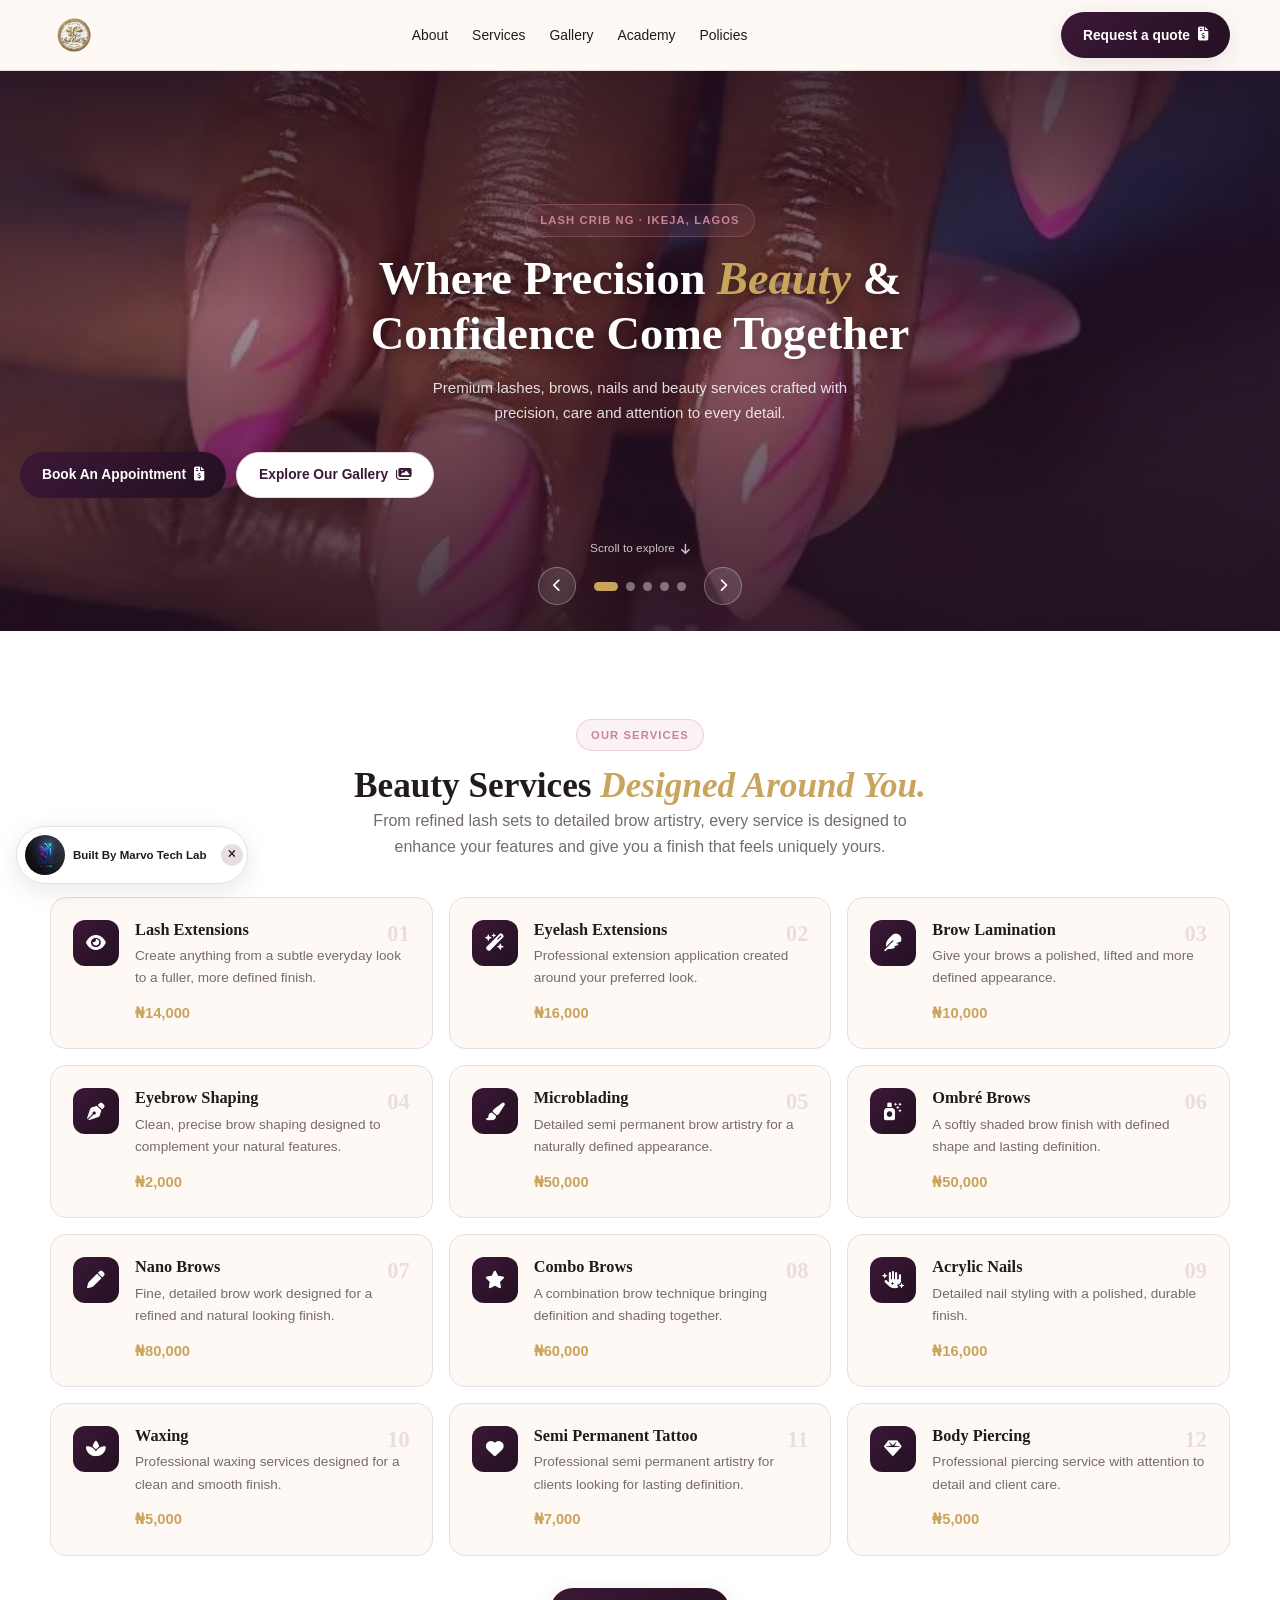
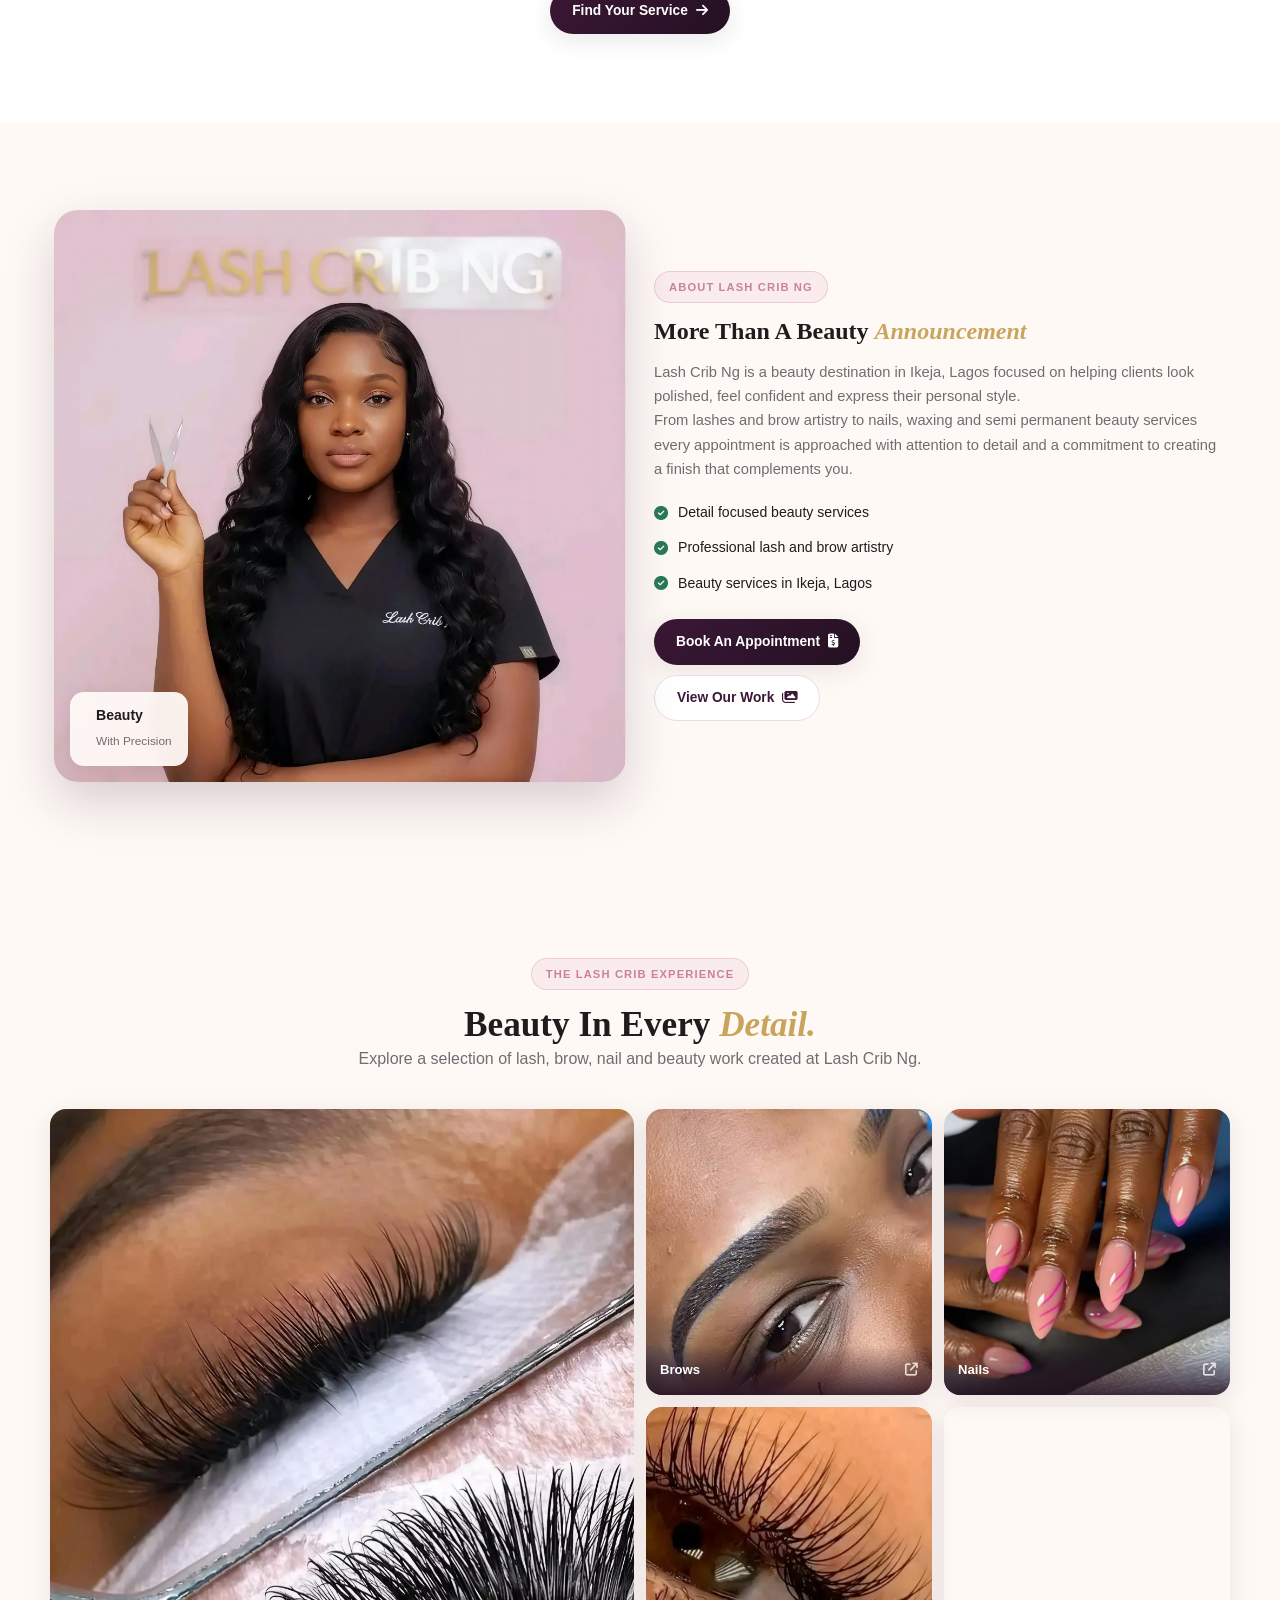
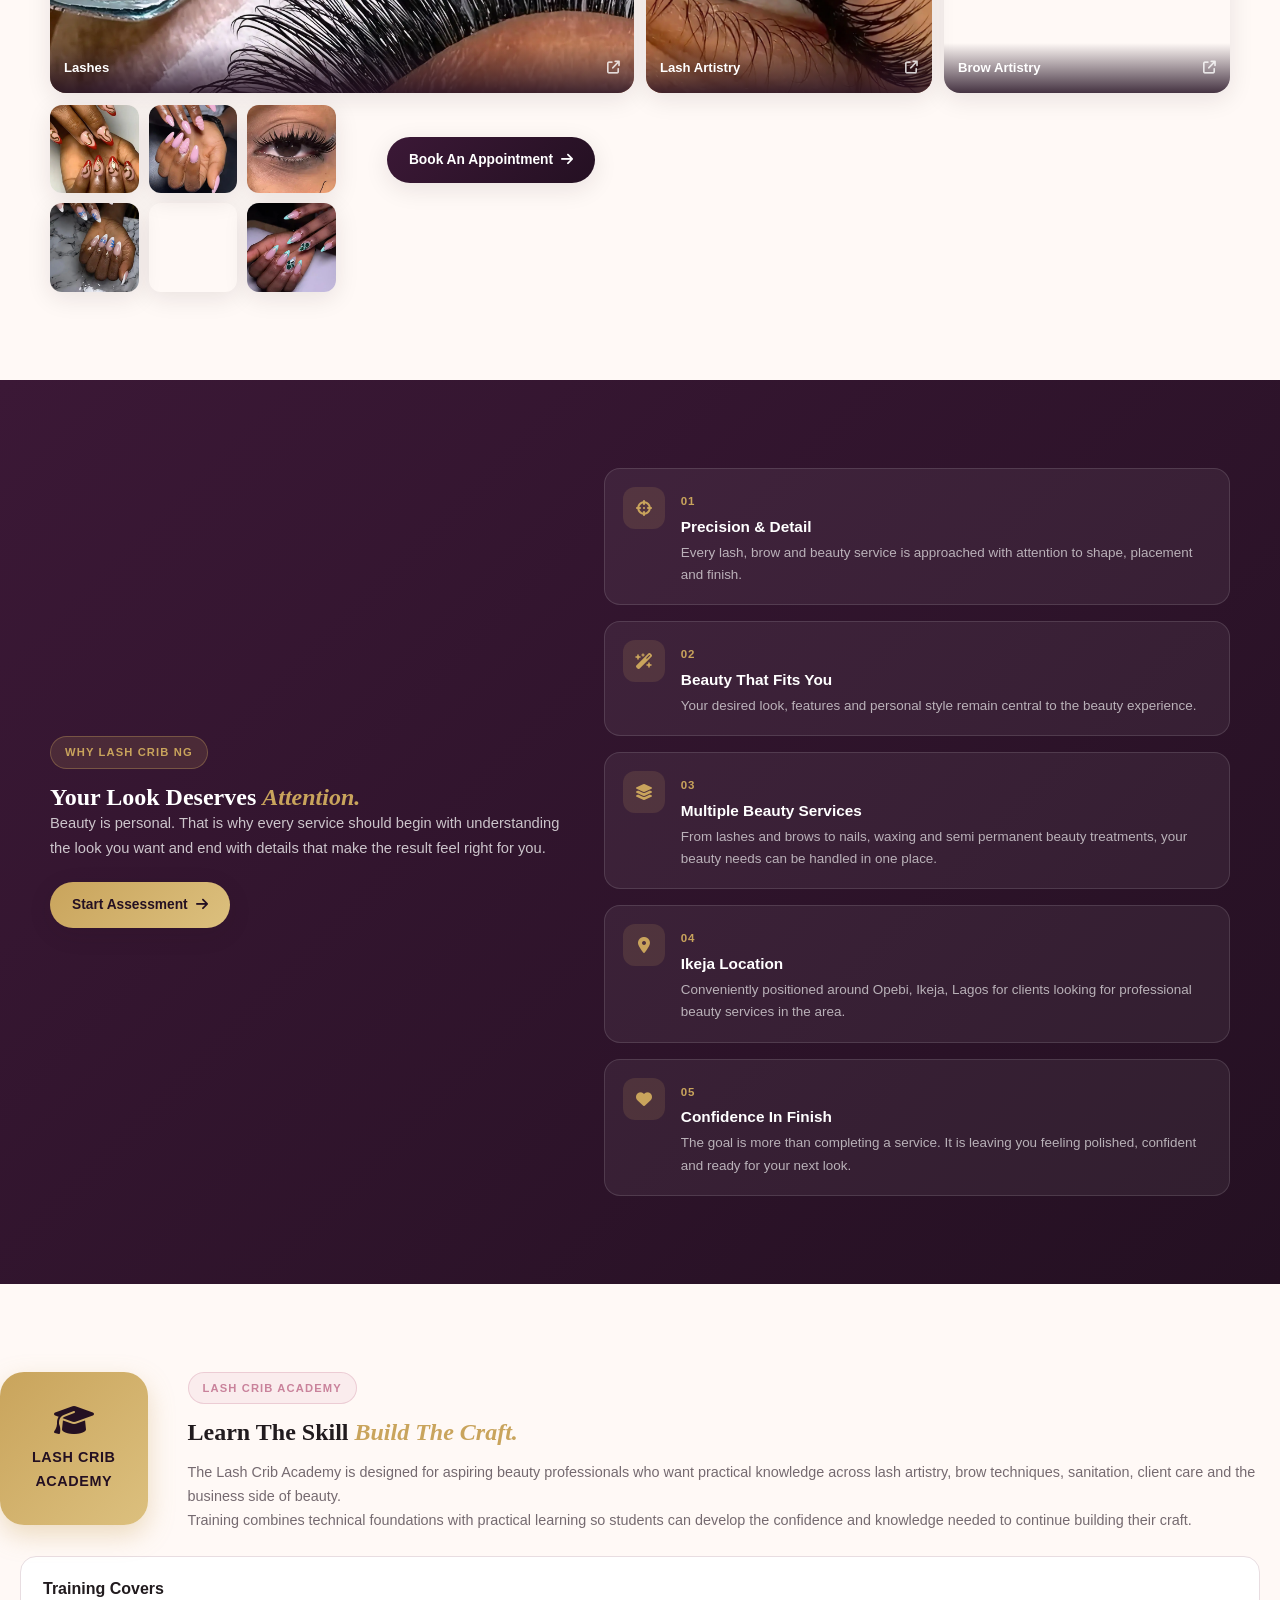
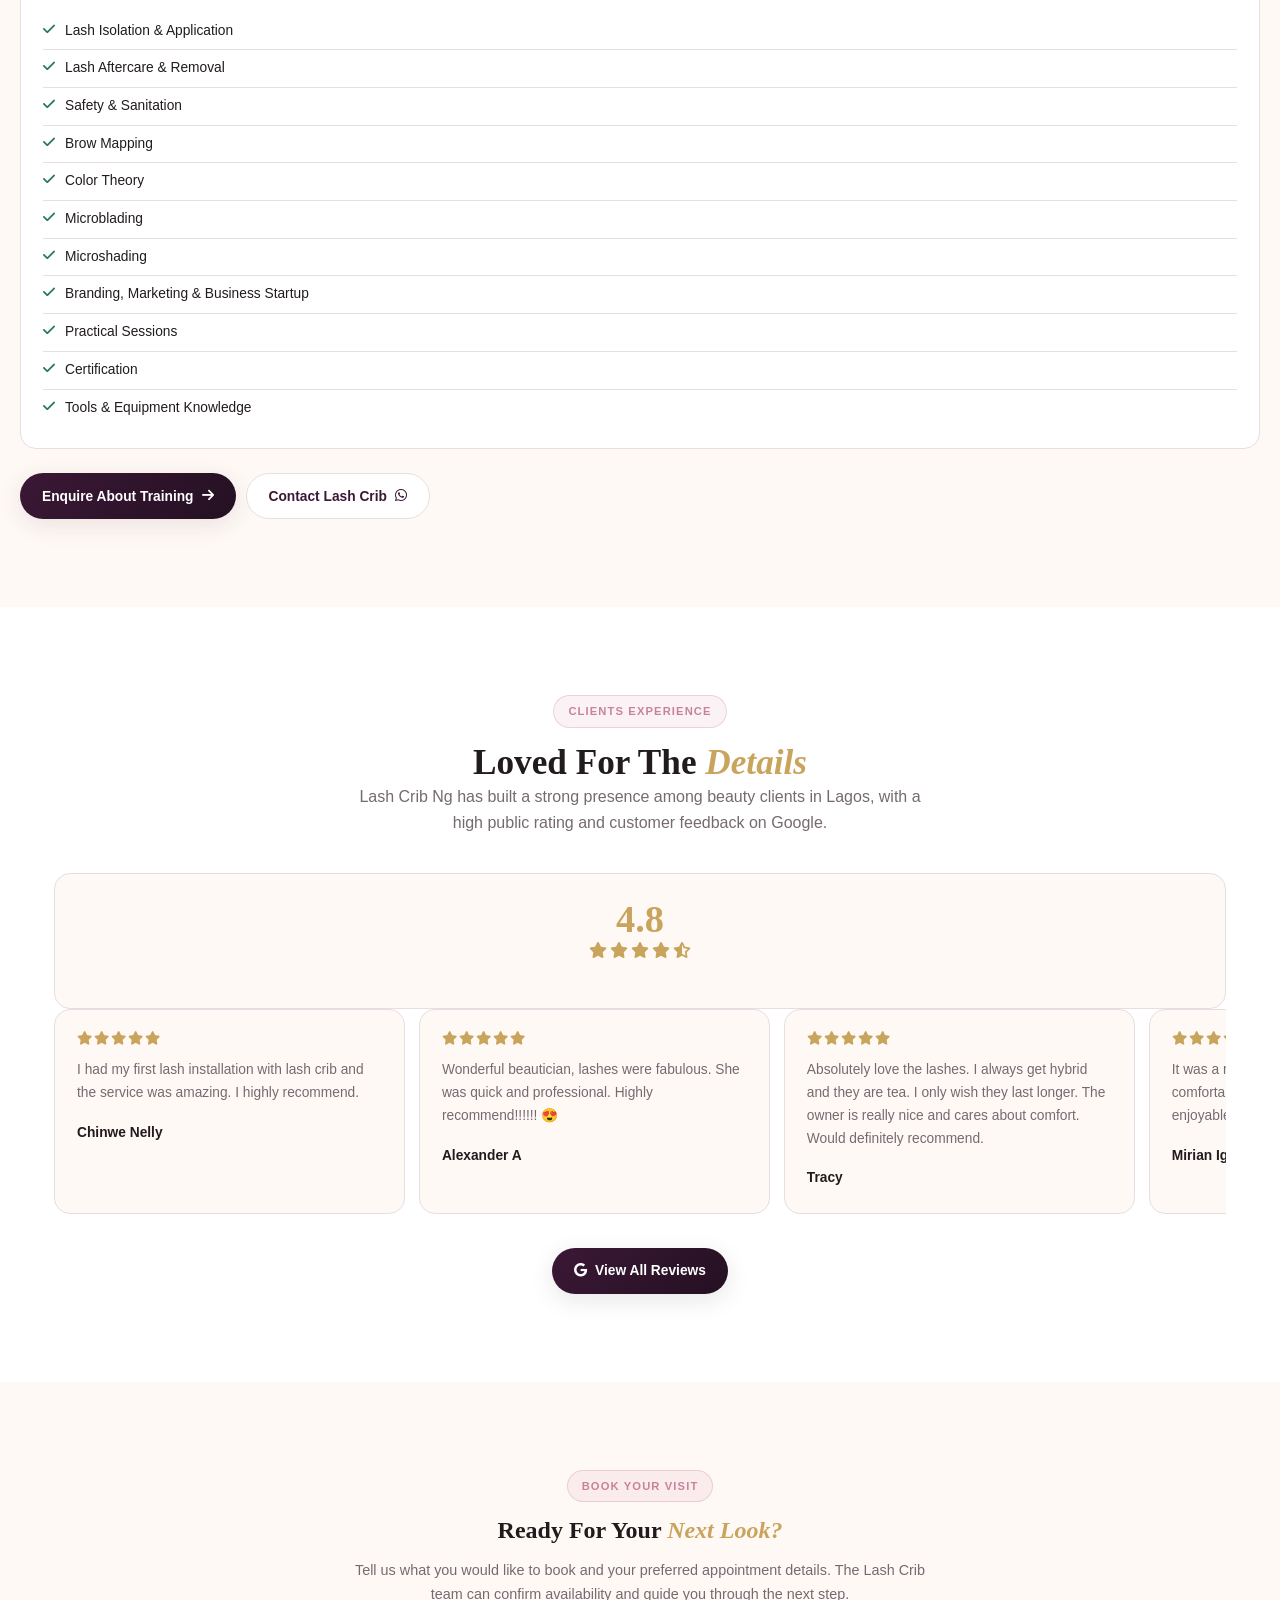
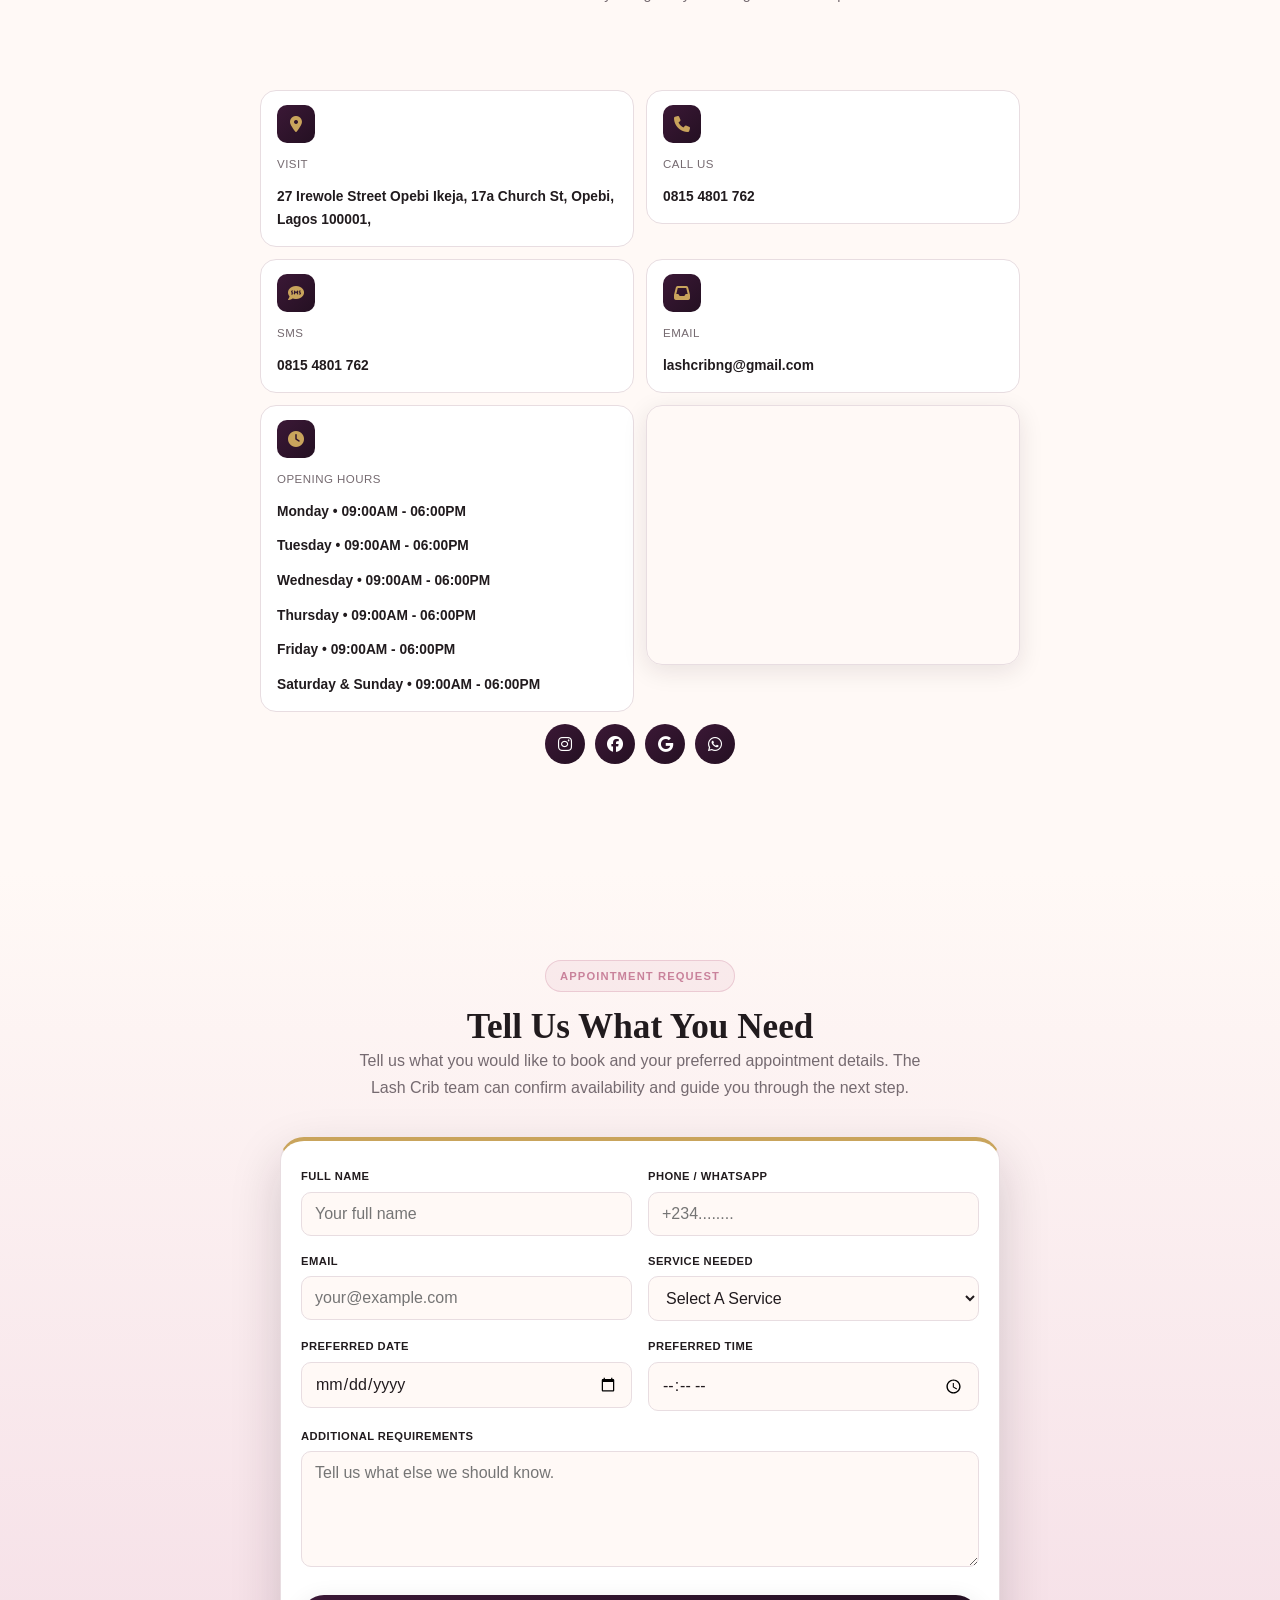
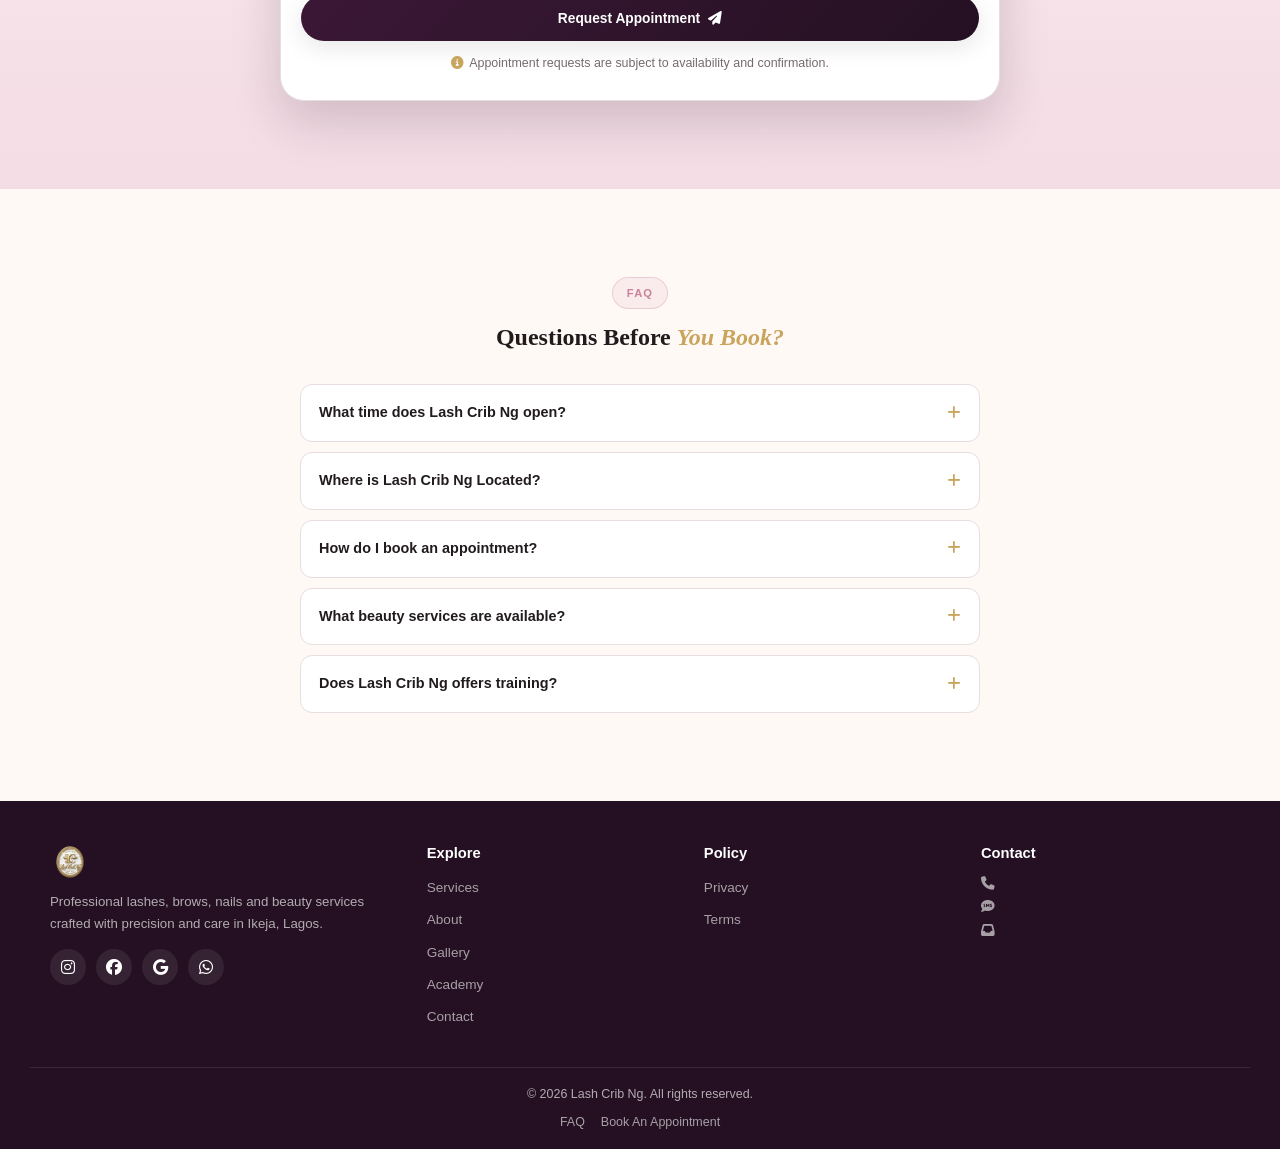
==== commit 203b7ed7: "Add files via upload" ====
--- a/index.html
+++ b/index.html
@@ -775,10 +775,11 @@
                             <strong>Wednesday • 09:00AM - 06:00PM</strong>
                             <strong>Thursday • 09:00AM - 06:00PM</strong>
                             <strong>Friday • 09:00AM - 06:00PM</strong>
-                            <strong>Saturday • 09:00AM - 06:00PM</strong>
-                            <strong>Sunday • 09:00AM - 06:00PM</strong>
-                            </div>                      
-                    </div>
+                            <strong>Saturday & Sunday • 09:00AM - 06:00PM</strong>                                       </div>                      
+                    </div>
+                    <div class="map-container" id="map">
+               <iframe src="https://maps.google.com/maps?q=Lash%20Crib%20Ng%2C%2027%20Irewole%20Street%20Opebi%20Ikeja%2C%2017a%20Church%20St%2C%20Opebi%2C%20Lagos%20100001&output=embed" loading="lazy" allowfullscreen title="Lash Crib Ng location"></iframe>
+            </div>
                      <div class="contact-socials">                        
                         <a href="https://instagram.com/lash.cribng/" class="social-link">
                             <i class="fa-brands fa-instagram"></i>
@@ -794,9 +795,7 @@
                             </a>                                                                            
                     </div>
                 </div>
-                <div class="map-container" id="map">
-               <iframe src="https://maps.google.com/maps?q=Lash Crib Ng + 27 Irewole Street Opebi Ikeja, 17a Church St, Opebi, Lagos 100001,&output=embed" loading="lazy" allowfullscreen title="Lash Crib Ng location"></iframe>
-            </div>
+                
         </section>
         
         <!-- QUOTE -->
@@ -939,7 +938,7 @@
             <div class="footer-column">
                 <h3>Policy</h3>
                 <ul>
-                    <li><a href="policies.html#privacy">Privacy</a></li> <br>
+                    <li><a href="policies.html#privacy">Privacy</a></li>
                     <li><a href="policies.html#terms">Terms</a></li>
                 </ul>                
             </div>
@@ -966,10 +965,10 @@
         </footer>
         <div class="float-website" id="marvoBadge">
             <a href="https://marvotechlab.vercel.app/" aria-label="Built by Marvo Tech Lab">
-                <img src="assets/logo.webp" alt="Marvo Tech Lab" width="40" height="40" loading="lazy">
-                <span>Built By Marvo Tech Lab</span>
-            </a>
-            <button type="button" class="float-website-close" id="marvoBadgeClose" aria-label="Collapse badge">
+        <img src="assets/logo.webp" alt="Marvo Tech Lab" width="40" height="40" loading="lazy">
+        <span>Built By Marvo Tech Lab</span>
+    </a>
+     <button type="button" class="float-website-close" id="marvoBadgeClose" aria-label="Collapse badge">
                 <i class="fa-solid fa-xmark"></i>
             </button>
         </div>
--- a/style.css
+++ b/style.css
@@ -138,7 +138,7 @@
 /* ==========================================================================
    HERO SLIDER — fade transition, autoplay every 5 seconds as requested
    ========================================================================== */
-.home{position:relative;height:94vh;min-height:560px;max-height:800px;overflow:hidden;}
+.home{position:relative;height:34vh;min-height:560px;max-height:750px;overflow:hidden;}
 .hero-slides{position:absolute;inset:0;}
 .hero-slide{position:absolute;inset:0;background-size:cover;background-position:center;opacity:0;transition:opacity 1.2s ease;}
 .hero-slide.active{opacity:1;}
@@ -447,8 +447,14 @@
 @media(min-width:768px){
   section{padding:68px 0;}
   .about .container{grid-template-columns:1fr 1fr;}
-  .contact-container{grid-template-columns:1.1fr 1fr;align-items:start;}
-  .contact-intro{position:sticky;top:100px;}
+  /* Deliberately stays single-column on desktop too — content on top,
+     contact details below it, map at the bottom. A side-by-side split
+     left too much empty space under the shorter intro text. */
+  .contact-container{max-width:760px;margin:0 auto;}
+  .contact-intro{text-align:center;max-width:600px;margin:0 auto 32px;}
+  .contact-details{display:grid;grid-template-columns:repeat(2,1fr);gap:12px;margin-bottom:20px;}
+  .contact-details > div:last-child{grid-column:1/-1;} /* Opening Hours spans full width */
+  .contact-socials{justify-content:center;}
   .footer-container{grid-template-columns:1.4fr 1fr 1fr 1fr;}
   .footer-column a{justify-content:flex-start;}
 }
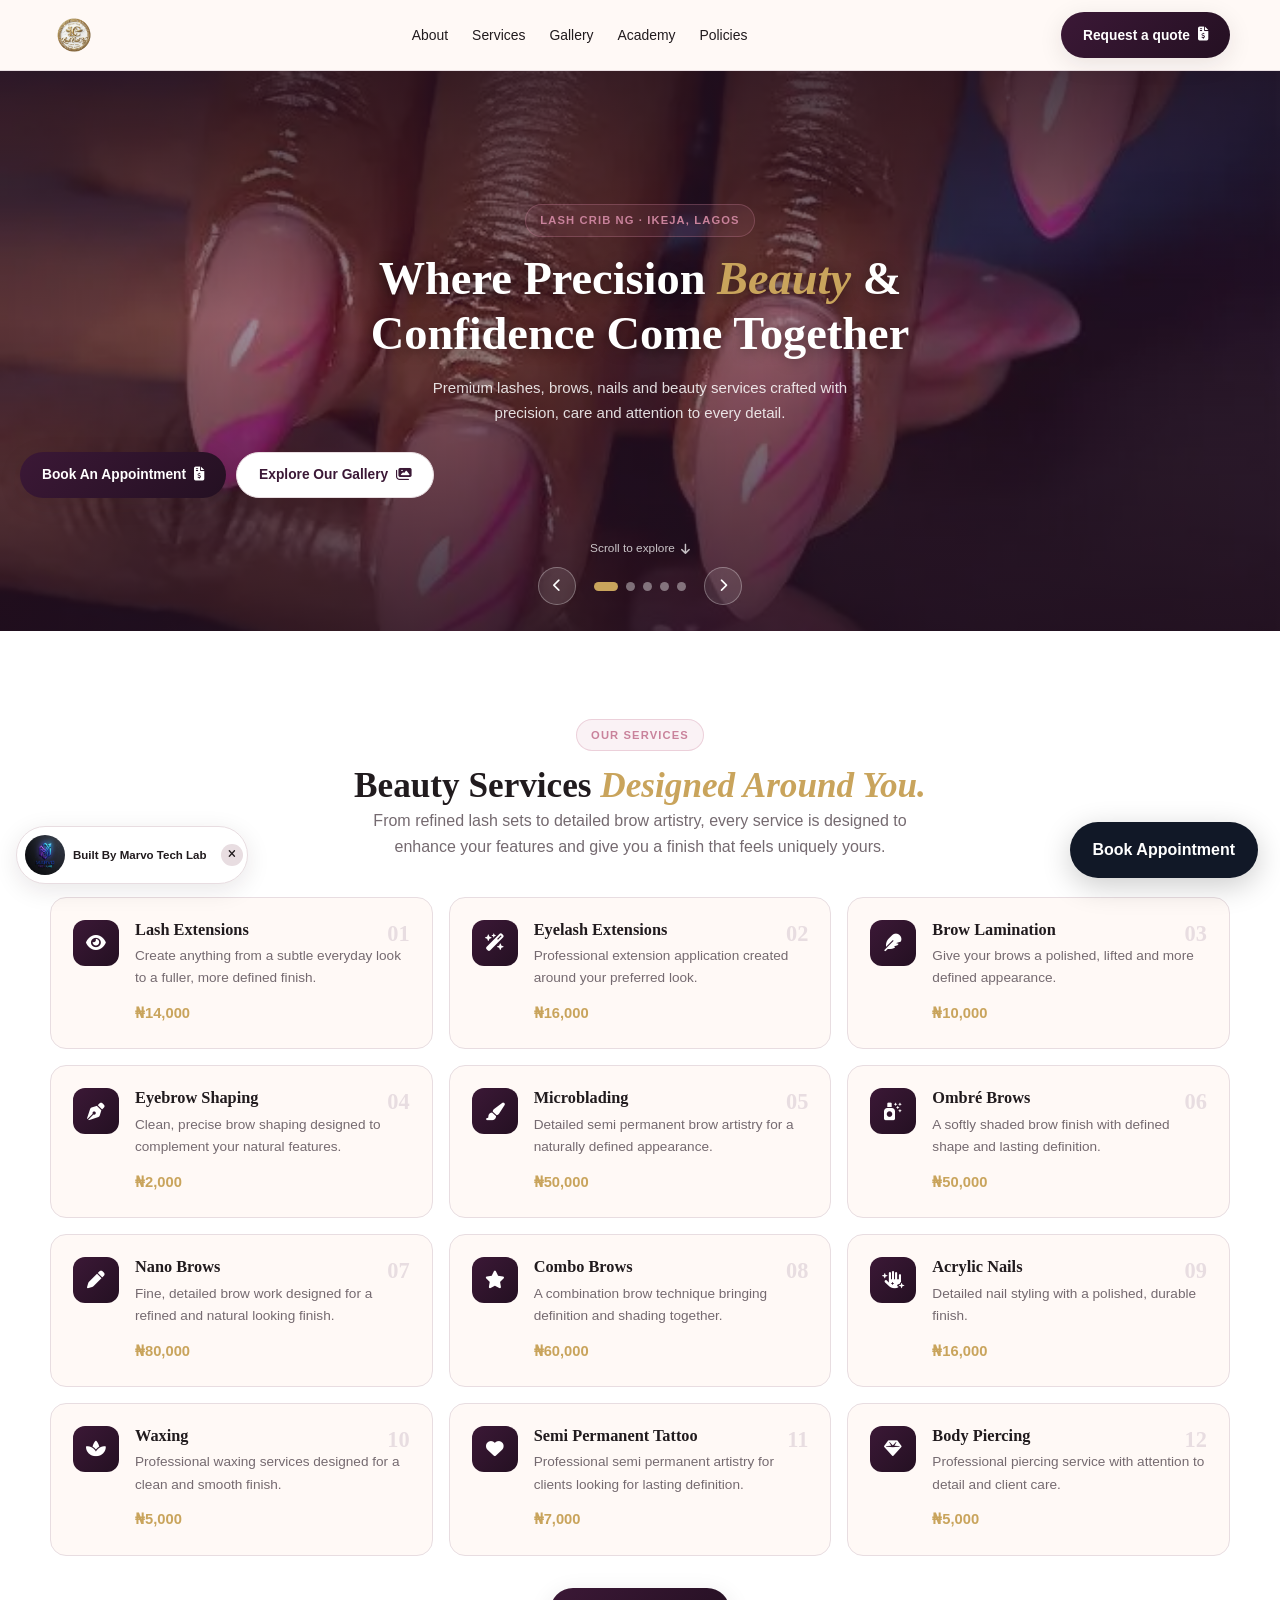
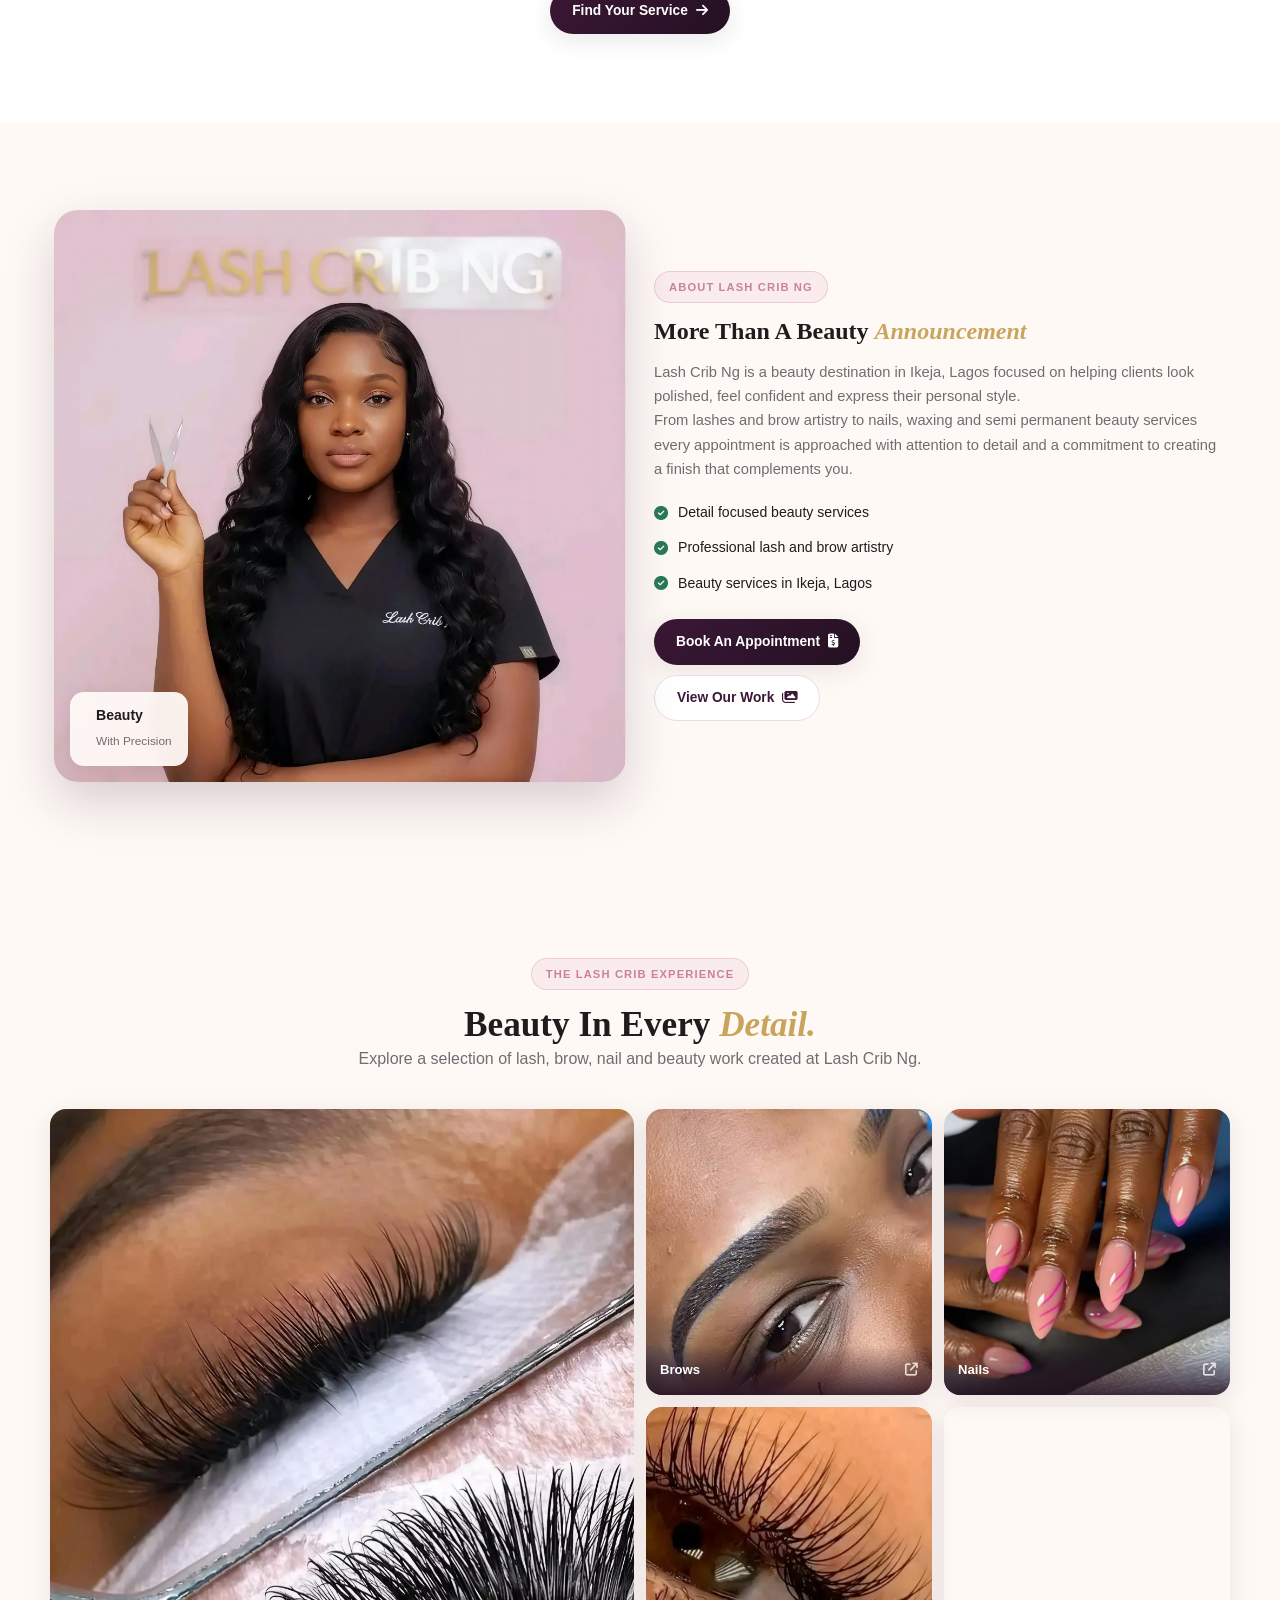
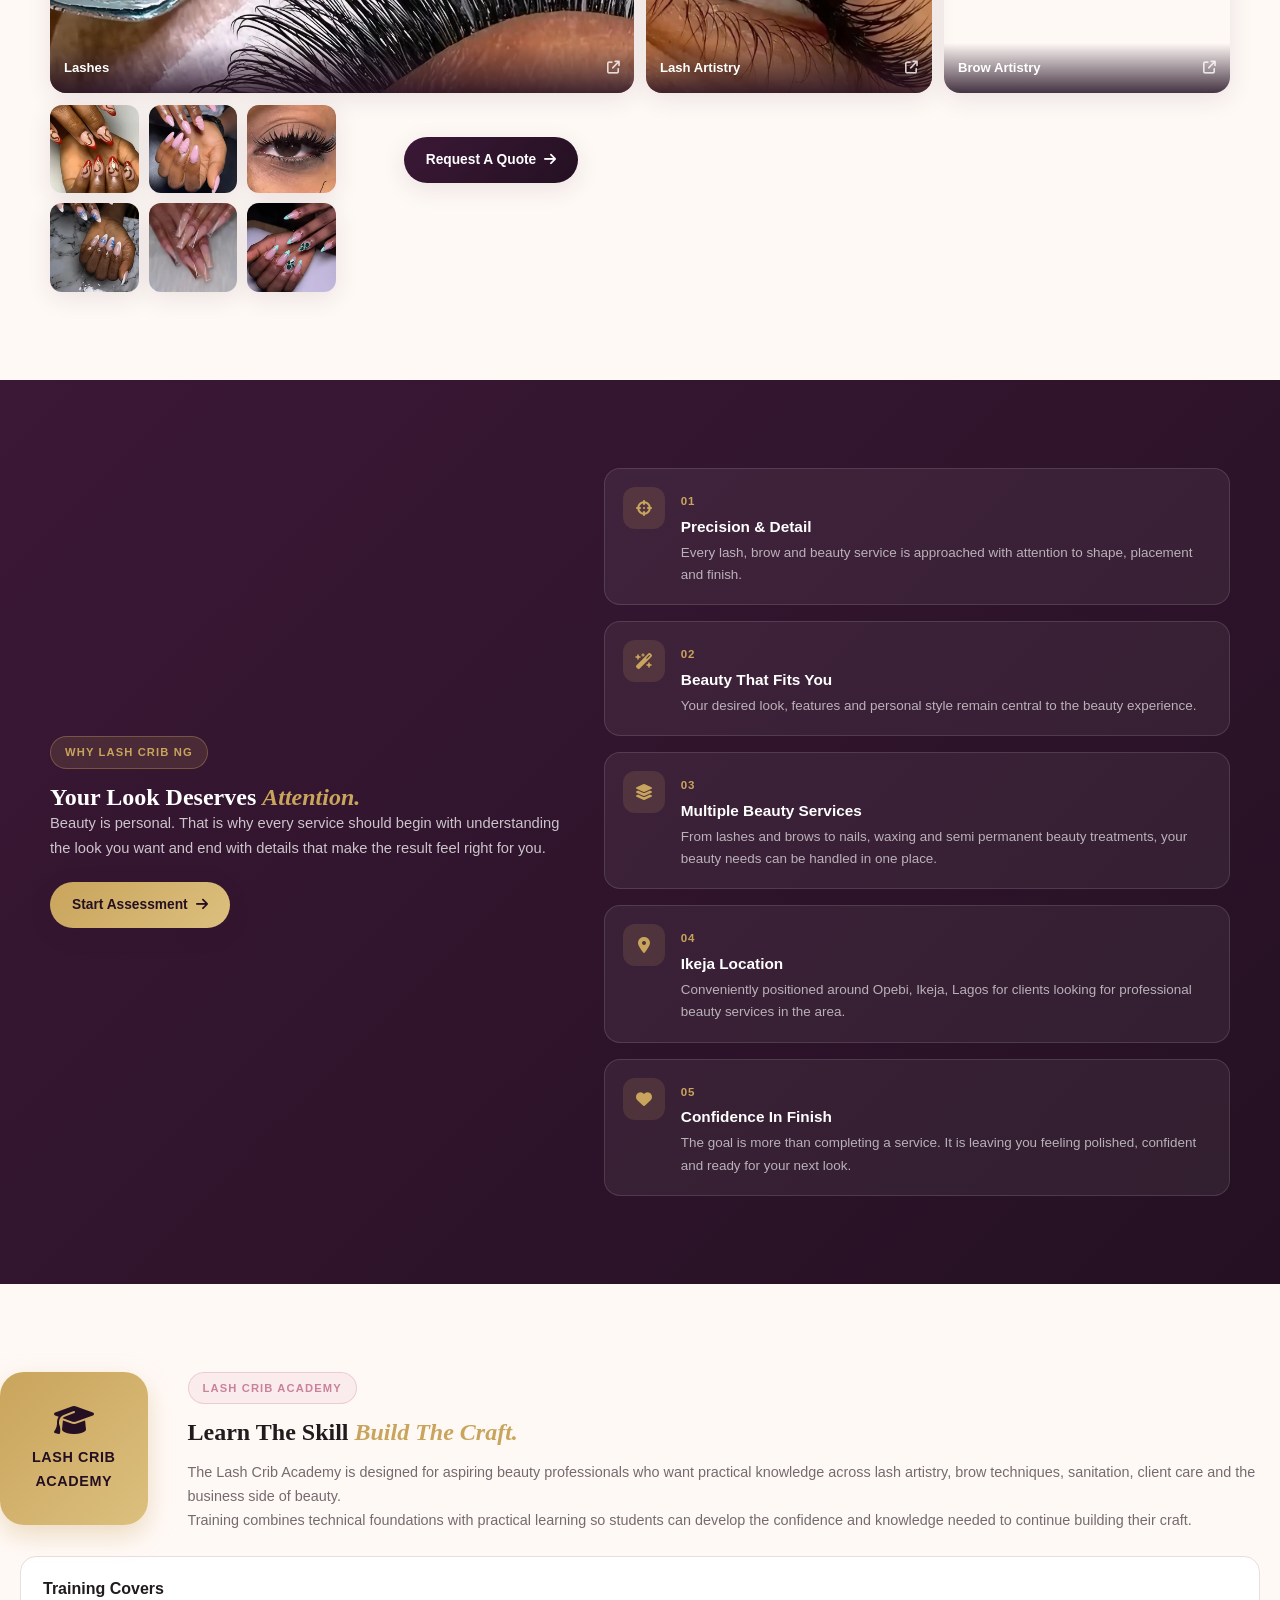
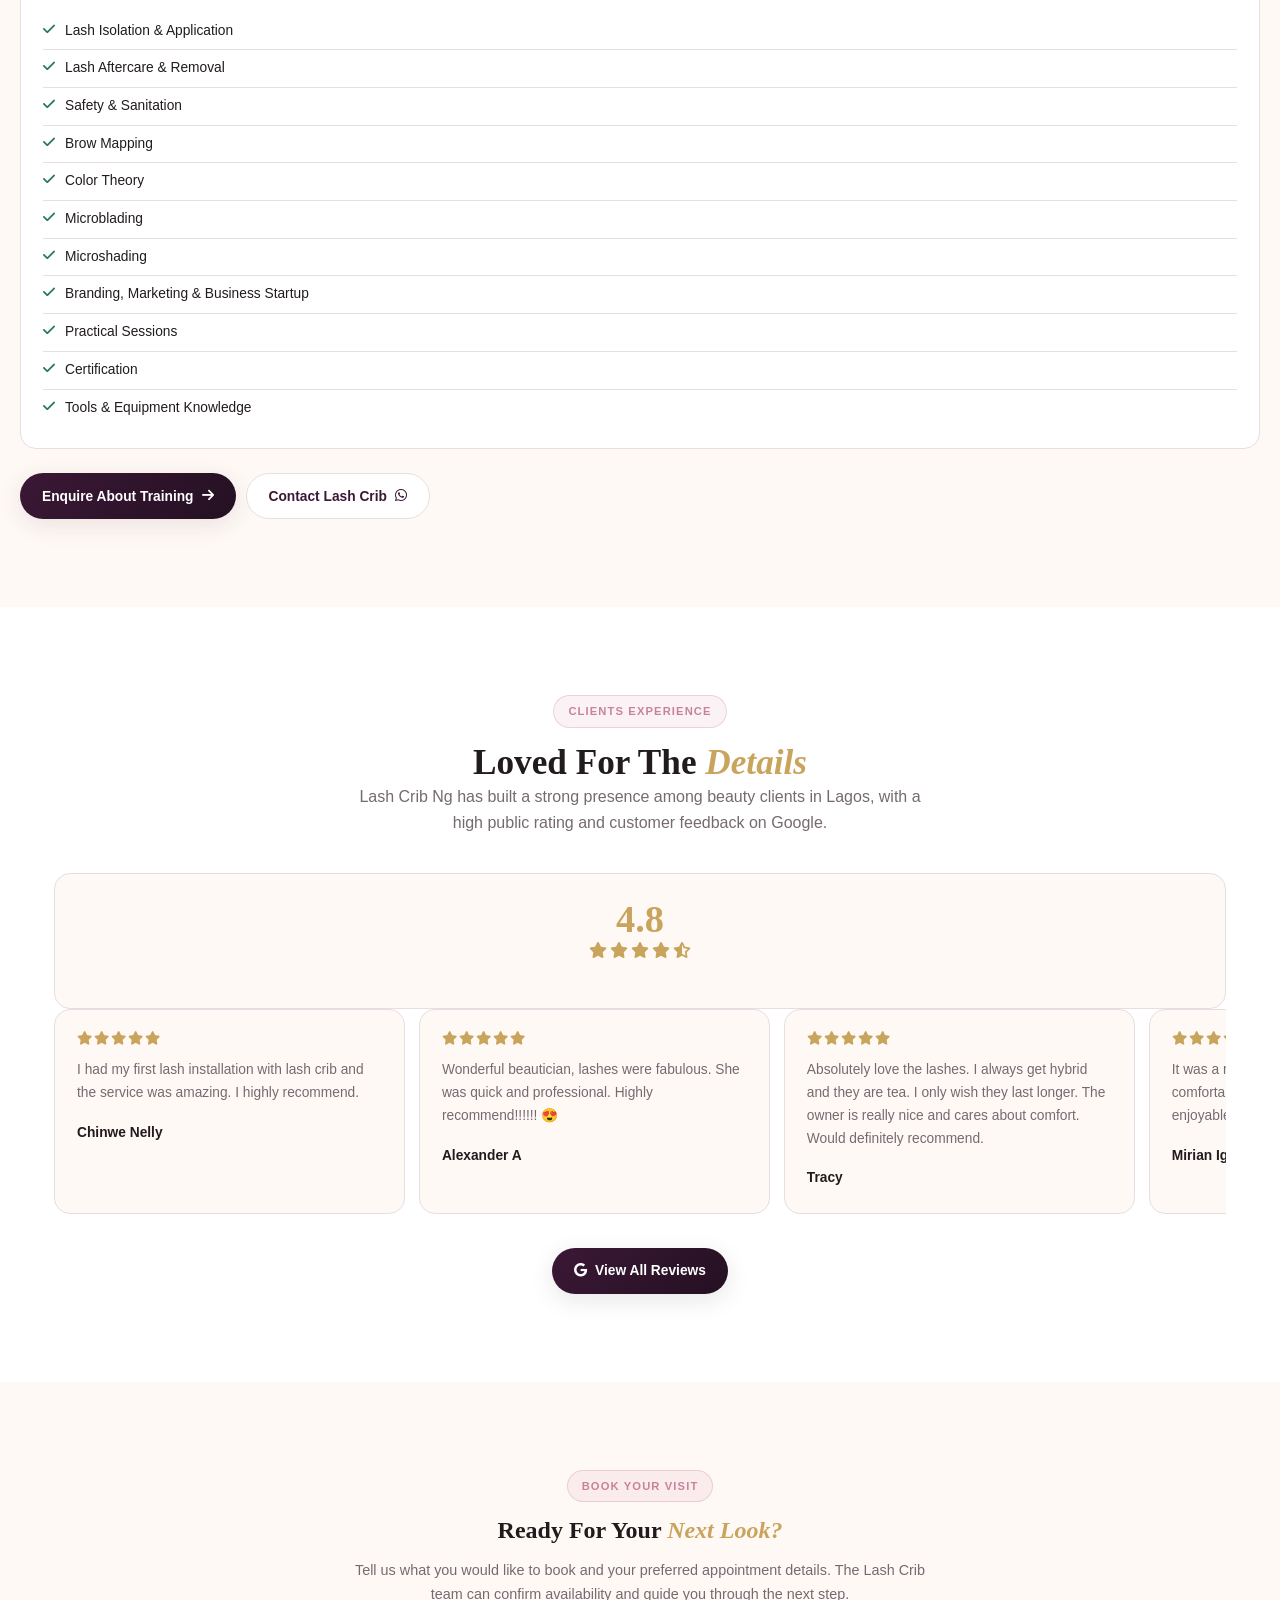
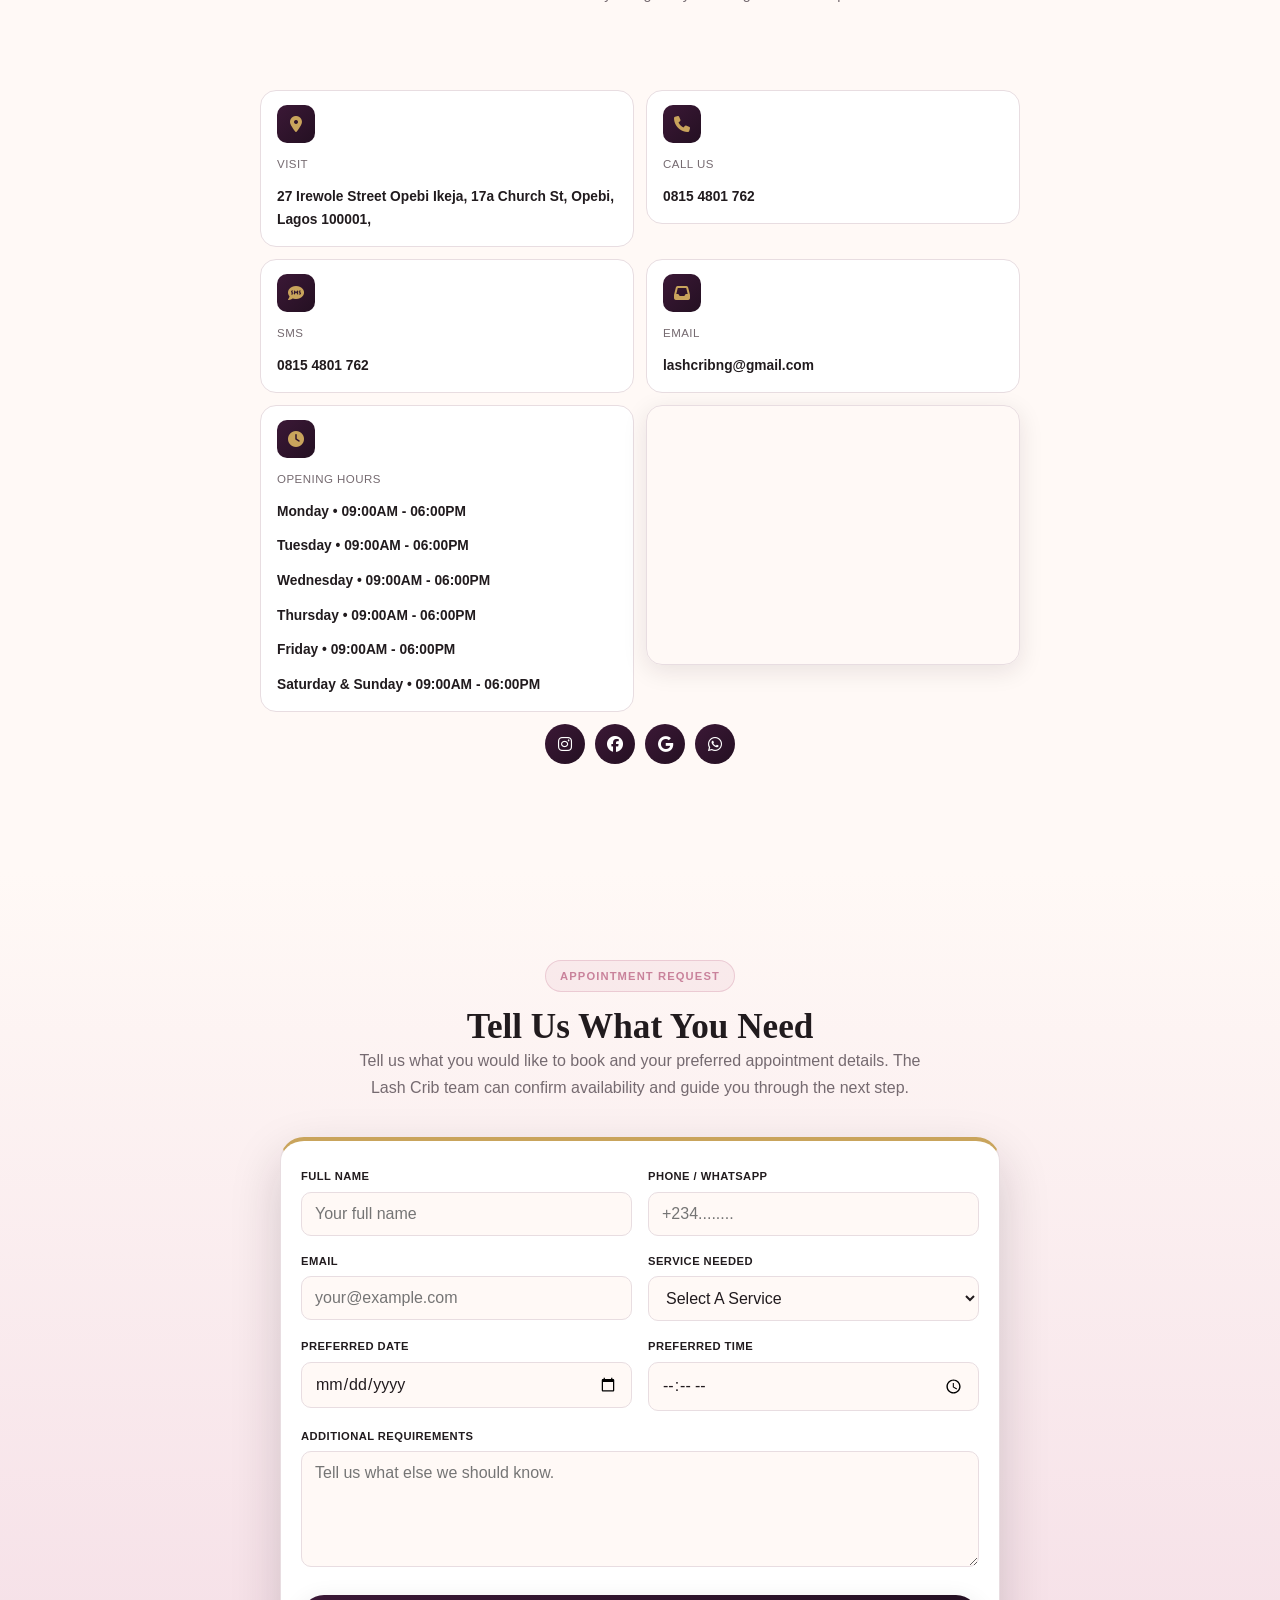
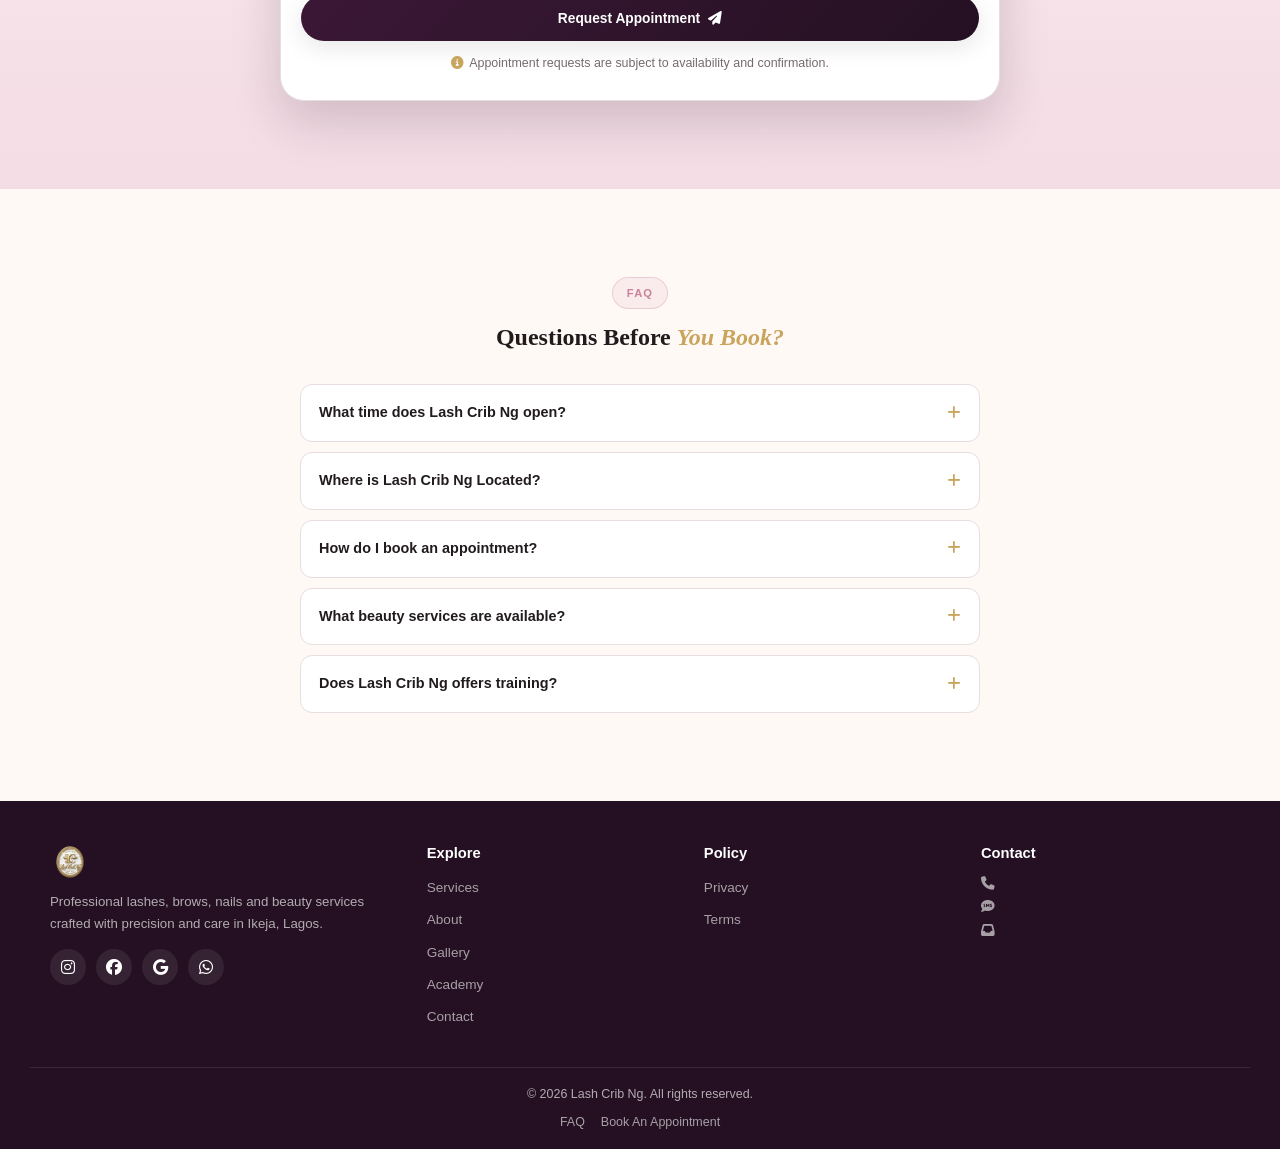
==== commit 907fae6a: "Update booking links and add floating button Updated booking links to direct to Setmore booking page" ====
--- a/index.html
+++ b/index.html
@@ -226,7 +226,7 @@
                     <h1>Where Precision <span>Beauty</span> &amp; Confidence Come Together</h1>
                     <p>Premium lashes, brows, nails and beauty services crafted with precision, care and attention to every detail.</p>
                     <div class="hero-buttons">
-                        <a href="#quote"><button class="primary-btn">Book An Appointment <i class="fa-solid fa-file-invoice-dollar"></i></button></a>
+                        <a href="https://lashcribng.setmore.com" data-booking-open><button class="primary-btn">Book An Appointment <i class="fa-solid fa-file-invoice-dollar"></i></button></a>
                         <a href="#gallery"><button class="secondary-btn">Explore Our Gallery<i class="fa-solid fa-images"></i></button></a>
                     </div>
                 </div>
@@ -424,7 +424,7 @@
                         </article>
                     </div>
                     <div class="about-button">
-                        <a href="#quote"><button class="primary-btn">Book An Appointment <i class="fa-solid fa-file-invoice-dollar"></i></button></a>
+                        <a href="https://lashcribng.setmore.com" data-booking-open><button class="primary-btn">Book An Appointment <i class="fa-solid fa-file-invoice-dollar"></i></button></a>
                         <a href="#gallery"><button class="secondary-btn"> View Our Work <i class="fa-solid fa-images"></i></button></a>
                     </div>
                 </div>
@@ -528,7 +528,7 @@
                 </article>
                 </div>
                 <div class="gallery-action">
-                    <a href="#quote"><button class="primary-btn">Book An Appointment <i class="fa-solid fa-arrow-right"></i></button></a>
+                    <a href="#quote"><button class="primary-btn">Request A Quote <i class="fa-solid fa-arrow-right"></i></button></a>
                 </div>
             </div>
         </section>
@@ -972,6 +972,313 @@
                 <i class="fa-solid fa-xmark"></i>
             </button>
         </div>
+     <!-- Floating booking button -->
+<button
+  type="button"
+  class="floating-book-btn"
+  data-booking-open
+>
+  Book Appointment
+</button>
+
+<!-- Booking popup -->
+<div
+  class="booking-modal"
+  id="bookingModal"
+  aria-hidden="true"
+  role="dialog"
+  aria-modal="true"
+  aria-label="Book an appointment"
+>
+  <div class="booking-overlay" data-booking-close></div>
+
+  <div class="booking-modal-content">
+    <div class="booking-modal-header">
+      <div>
+        <span class="booking-eyebrow">YOUR NEXT APPOINTMENT</span>
+        <h2>Book Your Visit</h2>
+      </div>
+
+      <button
+        type="button"
+        class="booking-close"
+        data-booking-close
+        aria-label="Close booking window"
+      >
+        &times;
+      </button>
+    </div>
+
+    <div class="booking-frame-container">
+      <iframe
+        id="setmoreBookingFrame"
+        title="Setmore appointment booking"
+        src="about:blank"
+        loading="lazy"
+        allow="web-share; payment"
+        referrerpolicy="strict-origin-when-cross-origin"
+      ></iframe>
+    </div>
+
+    <p class="booking-fallback">
+      Having trouble booking?
+      <a
+        href="https://lashcribng.setmore.com"
+        target="_blank"
+        rel="noopener noreferrer"
+      >
+        Open the booking page
+      </a>
+    </p>
+  </div>
+</div>
+
+<style>
+    /* Floating booking button */
+.floating-book-btn {
+  position: fixed;
+  right: 22px;
+  bottom: 22px;
+  z-index: 1000;
+
+  padding: 15px 23px;
+  border: none;
+  border-radius: 50px;
+
+  background: #111827;
+  color: #ffffff;
+
+  font: inherit;
+  font-weight: 600;
+  cursor: pointer;
+
+  box-shadow: 0 8px 30px rgba(0, 0, 0, 0.2);
+  transition: transform 0.25s ease,
+              background 0.25s ease;
+}
+
+.floating-book-btn:hover {
+  background: #303b50;
+  transform: translateY(-3px);
+}
+
+/* Popup wrapper */
+.booking-modal {
+  position: fixed;
+  inset: 0;
+  z-index: 9999;
+
+  display: grid;
+  place-items: center;
+
+  padding: 20px;
+  visibility: hidden;
+  opacity: 0;
+
+  transition: opacity 0.25s ease,
+              visibility 0.25s ease;
+}
+
+.booking-modal.is-open {
+  visibility: visible;
+  opacity: 1;
+}
+
+/* Dark background */
+.booking-overlay {
+  position: absolute;
+  inset: 0;
+  background: rgba(8, 12, 22, 0.76);
+  backdrop-filter: blur(6px);
+}
+
+/* Popup card */
+.booking-modal-content {
+  position: relative;
+  z-index: 1;
+
+  display: flex;
+  flex-direction: column;
+
+  width: min(100%, 760px);
+  height: min(85vh, 760px);
+
+  overflow: hidden;
+  border-radius: 20px;
+  background: #ffffff;
+
+  box-shadow: 0 25px 90px rgba(0, 0, 0, 0.3);
+
+  transform: translateY(15px);
+  transition: transform 0.25s ease;
+}
+
+.booking-modal.is-open .booking-modal-content {
+  transform: translateY(0);
+}
+
+/* Popup heading */
+.booking-modal-header {
+  display: flex;
+  justify-content: space-between;
+  align-items: center;
+  gap: 16px;
+
+  padding: 20px 24px;
+  border-bottom: 1px solid #e5e7eb;
+}
+
+.booking-eyebrow {
+  color: #777f8d;
+  font-size: 10px;
+  letter-spacing: 2px;
+}
+
+.booking-modal-header h2 {
+  margin: 5px 0 0;
+  color: #111827;
+  font-size: 23px;
+}
+
+.booking-close {
+  display: grid;
+  place-items: center;
+
+  width: 42px;
+  height: 42px;
+
+  border: none;
+  border-radius: 50%;
+  background: #f1f3f6;
+  color: #111827;
+
+  font-size: 28px;
+  cursor: pointer;
+}
+
+/* Booking iframe */
+.booking-frame-container {
+  flex: 1;
+  min-height: 0;
+}
+
+.booking-frame-container iframe {
+  display: block;
+  width: 100%;
+  height: 100%;
+  border: none;
+}
+
+/* Fallback link */
+.booking-fallback {
+  margin: 0;
+  padding: 12px;
+  text-align: center;
+  font-size: 13px;
+  color: #555f70;
+  border-top: 1px solid #e5e7eb;
+}
+
+.booking-fallback a {
+  color: #245bdb;
+  font-weight: 600;
+}
+
+/* Prevent background scrolling */
+body.booking-modal-open {
+  overflow: hidden;
+}
+
+/* Mobile layout */
+@media (max-width: 600px) {
+  .booking-modal {
+    padding: 0;
+  }
+
+  .booking-modal-content {
+    width: 100%;
+    height: 100%;
+    max-height: 100%;
+    border-radius: 0;
+  }
+
+  .booking-modal-header {
+    padding: 17px;
+  }
+
+  .booking-modal-header h2 {
+    font-size: 20px;
+  }
+
+  .floating-book-btn {
+    right: 10px;
+    bottom: 10px;
+    padding: 13px 19px;
+  }
+}
+</style>
+<script>
+    const bookingModal = document.getElementById("bookingModal");
+const bookingFrame = document.getElementById("setmoreBookingFrame");
+
+const bookingURL = "https://lashcribng.setmore.com";
+
+let previousFocus = null;
+
+function openBookingPopup() {
+  previousFocus = document.activeElement;
+
+  // Load the booking page when the popup opens.
+  if (bookingFrame.src === "about:blank") {
+    bookingFrame.src = bookingURL;
+  }
+
+  bookingModal.classList.add("is-open");
+  bookingModal.setAttribute("aria-hidden", "false");
+
+  document.body.classList.add("booking-modal-open");
+
+  bookingModal.querySelector(".booking-close").focus();
+}
+
+function closeBookingPopup() {
+  bookingModal.classList.remove("is-open");
+  bookingModal.setAttribute("aria-hidden", "true");
+
+  document.body.classList.remove("booking-modal-open");
+
+  if (previousFocus) {
+    previousFocus.focus();
+  }
+}
+
+// Open the popup from any element marked for booking.
+document.addEventListener("click", function (event) {
+  const bookingButton = event.target.closest("[data-booking-open]");
+
+  if (bookingButton) {
+    event.preventDefault();
+    openBookingPopup();
+  }
+});
+
+// Close from the close button or backdrop.
+bookingModal.addEventListener("click", function (event) {
+  if (event.target.closest("[data-booking-close]")) {
+    closeBookingPopup();
+  }
+});
+
+// Close with Escape.
+document.addEventListener("keydown", function (event) {
+  if (
+    event.key === "Escape" &&
+    bookingModal.classList.contains("is-open")
+  ) {
+    closeBookingPopup();
+  }
+});
+    </script>
         <script src="script.js"></script>
 </body>
 </html>
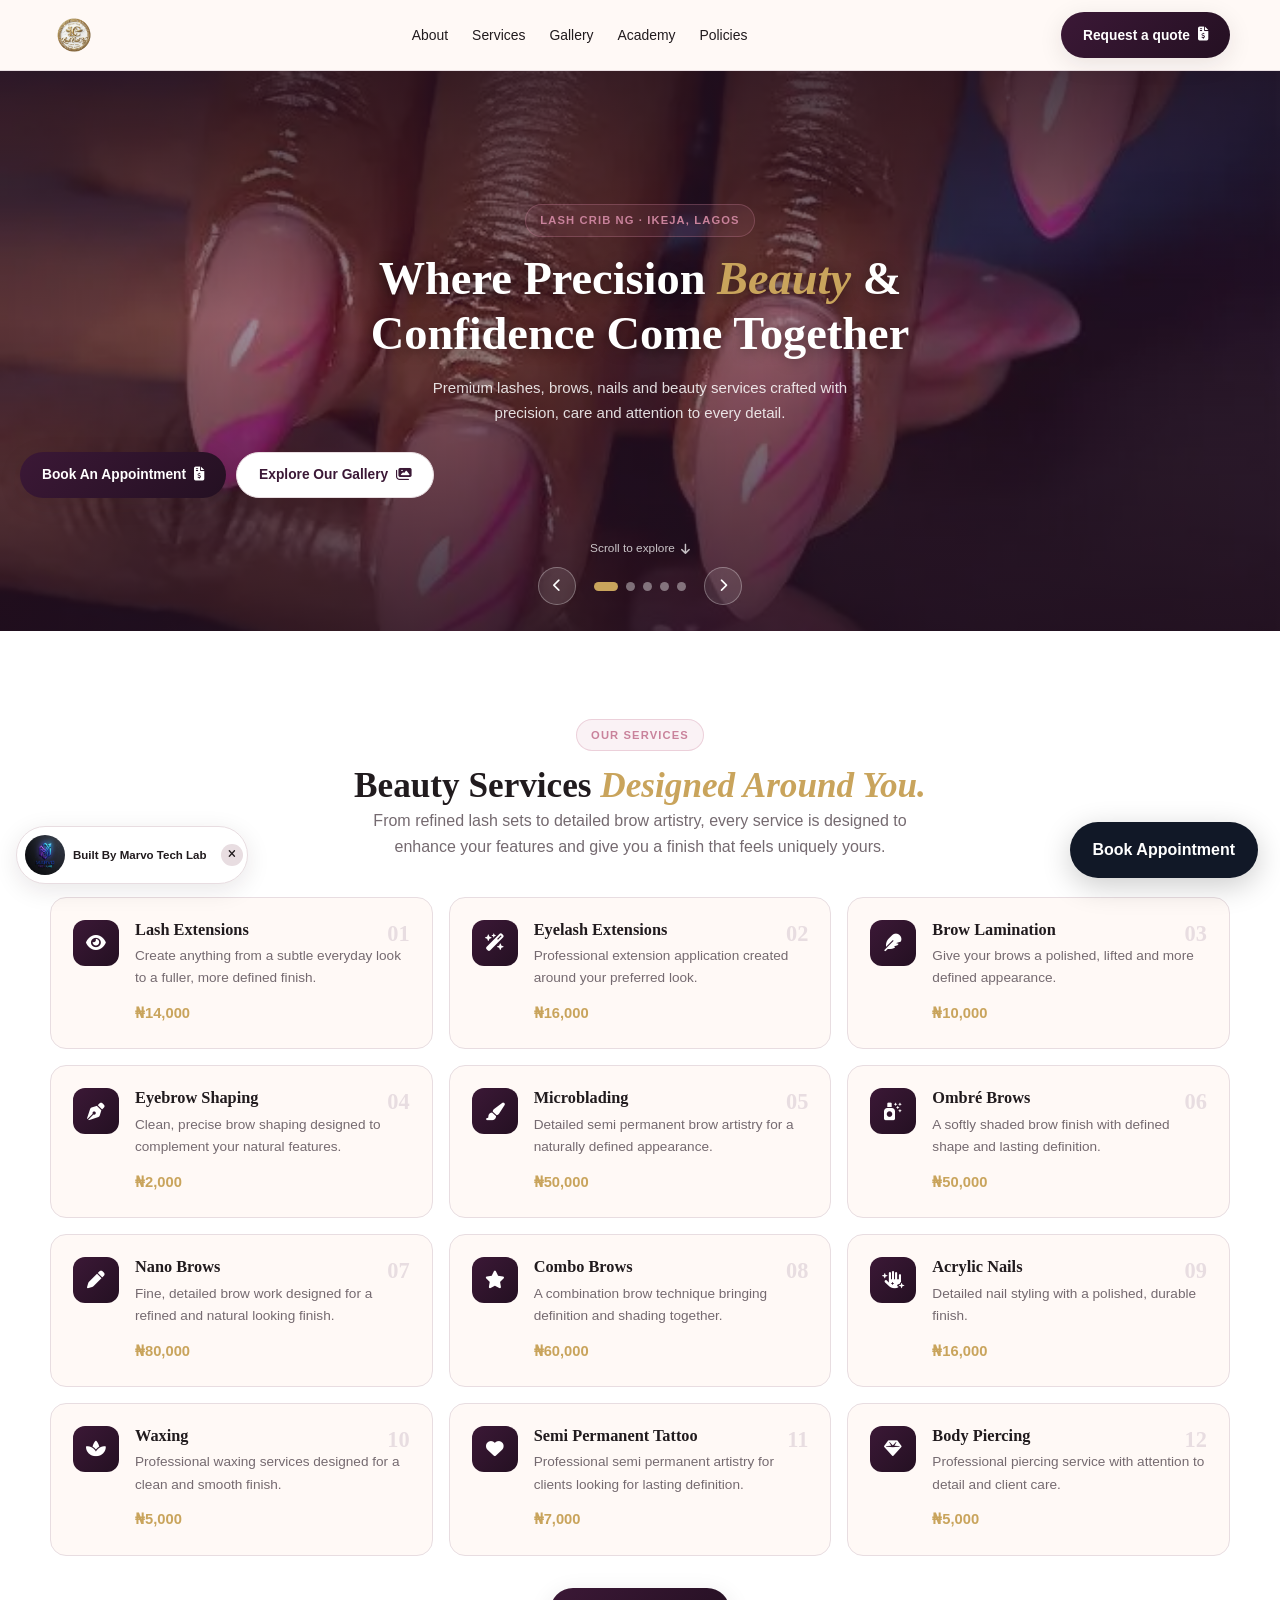
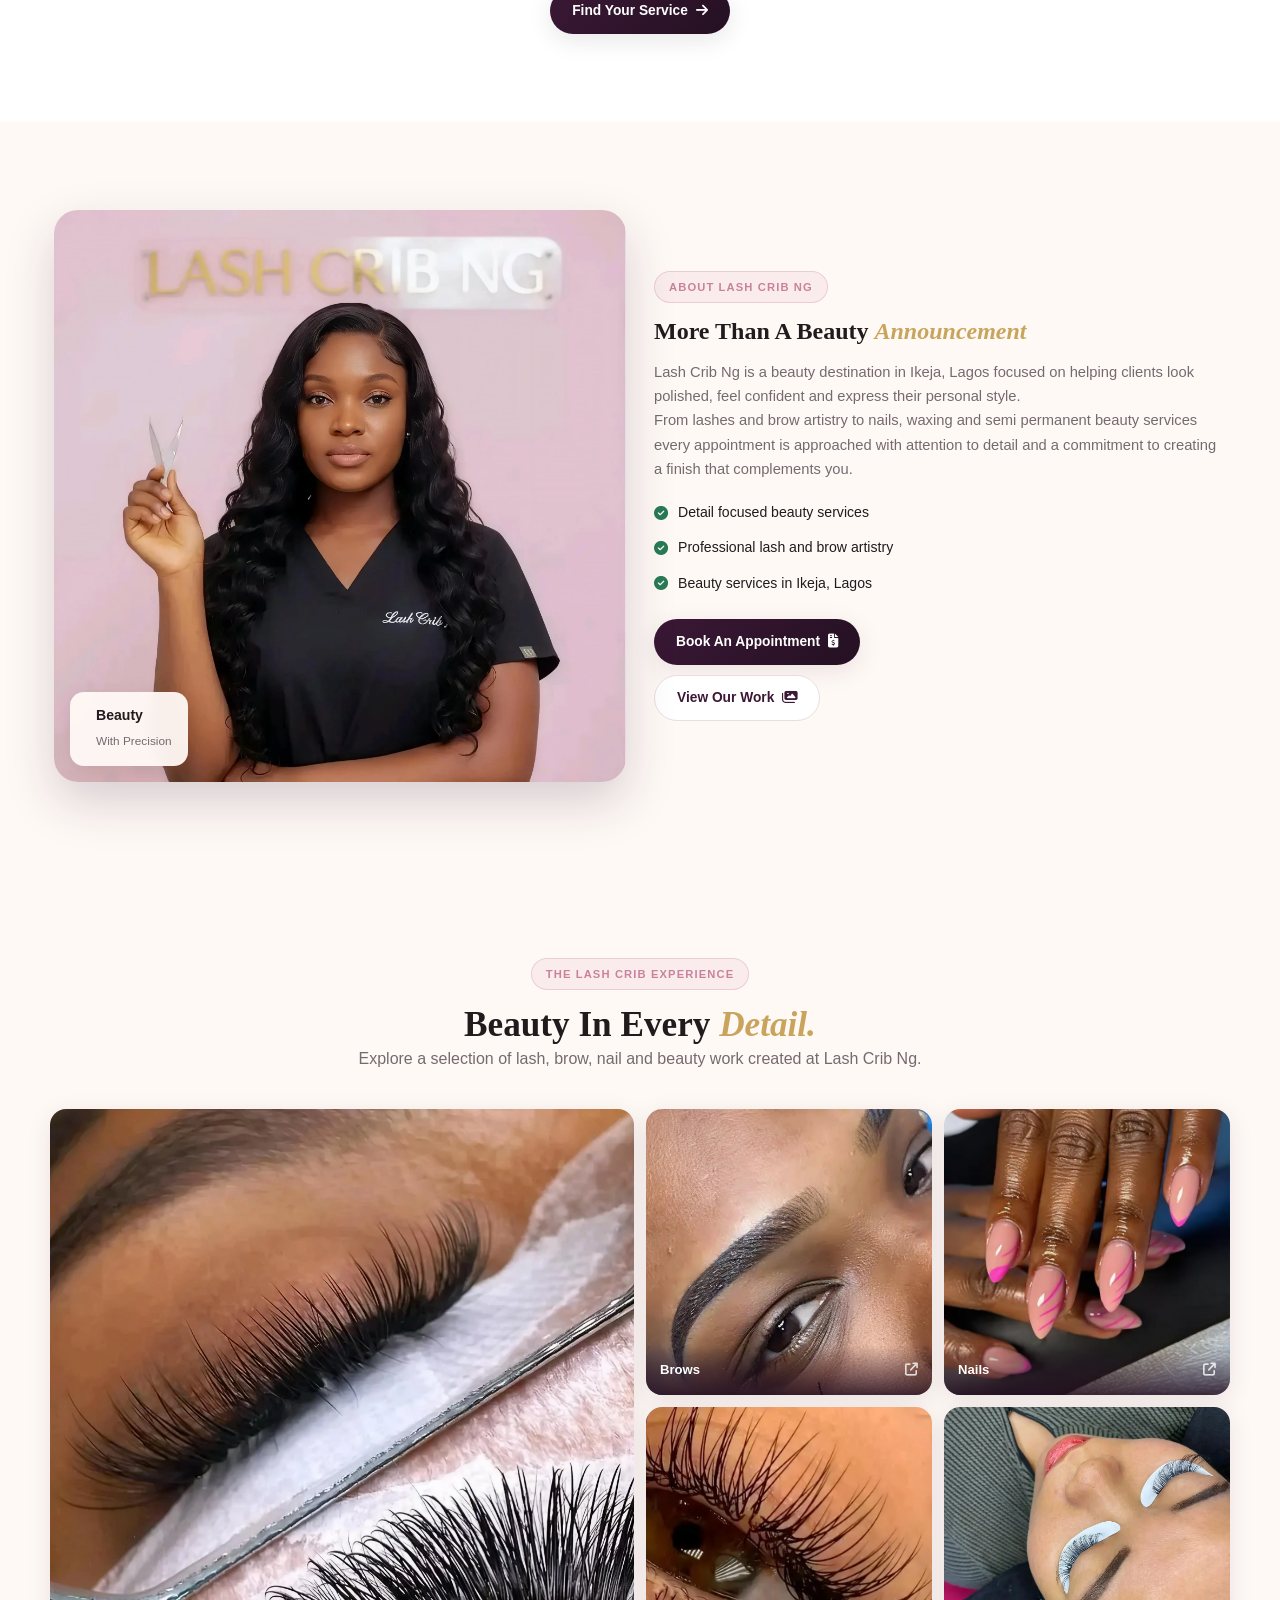
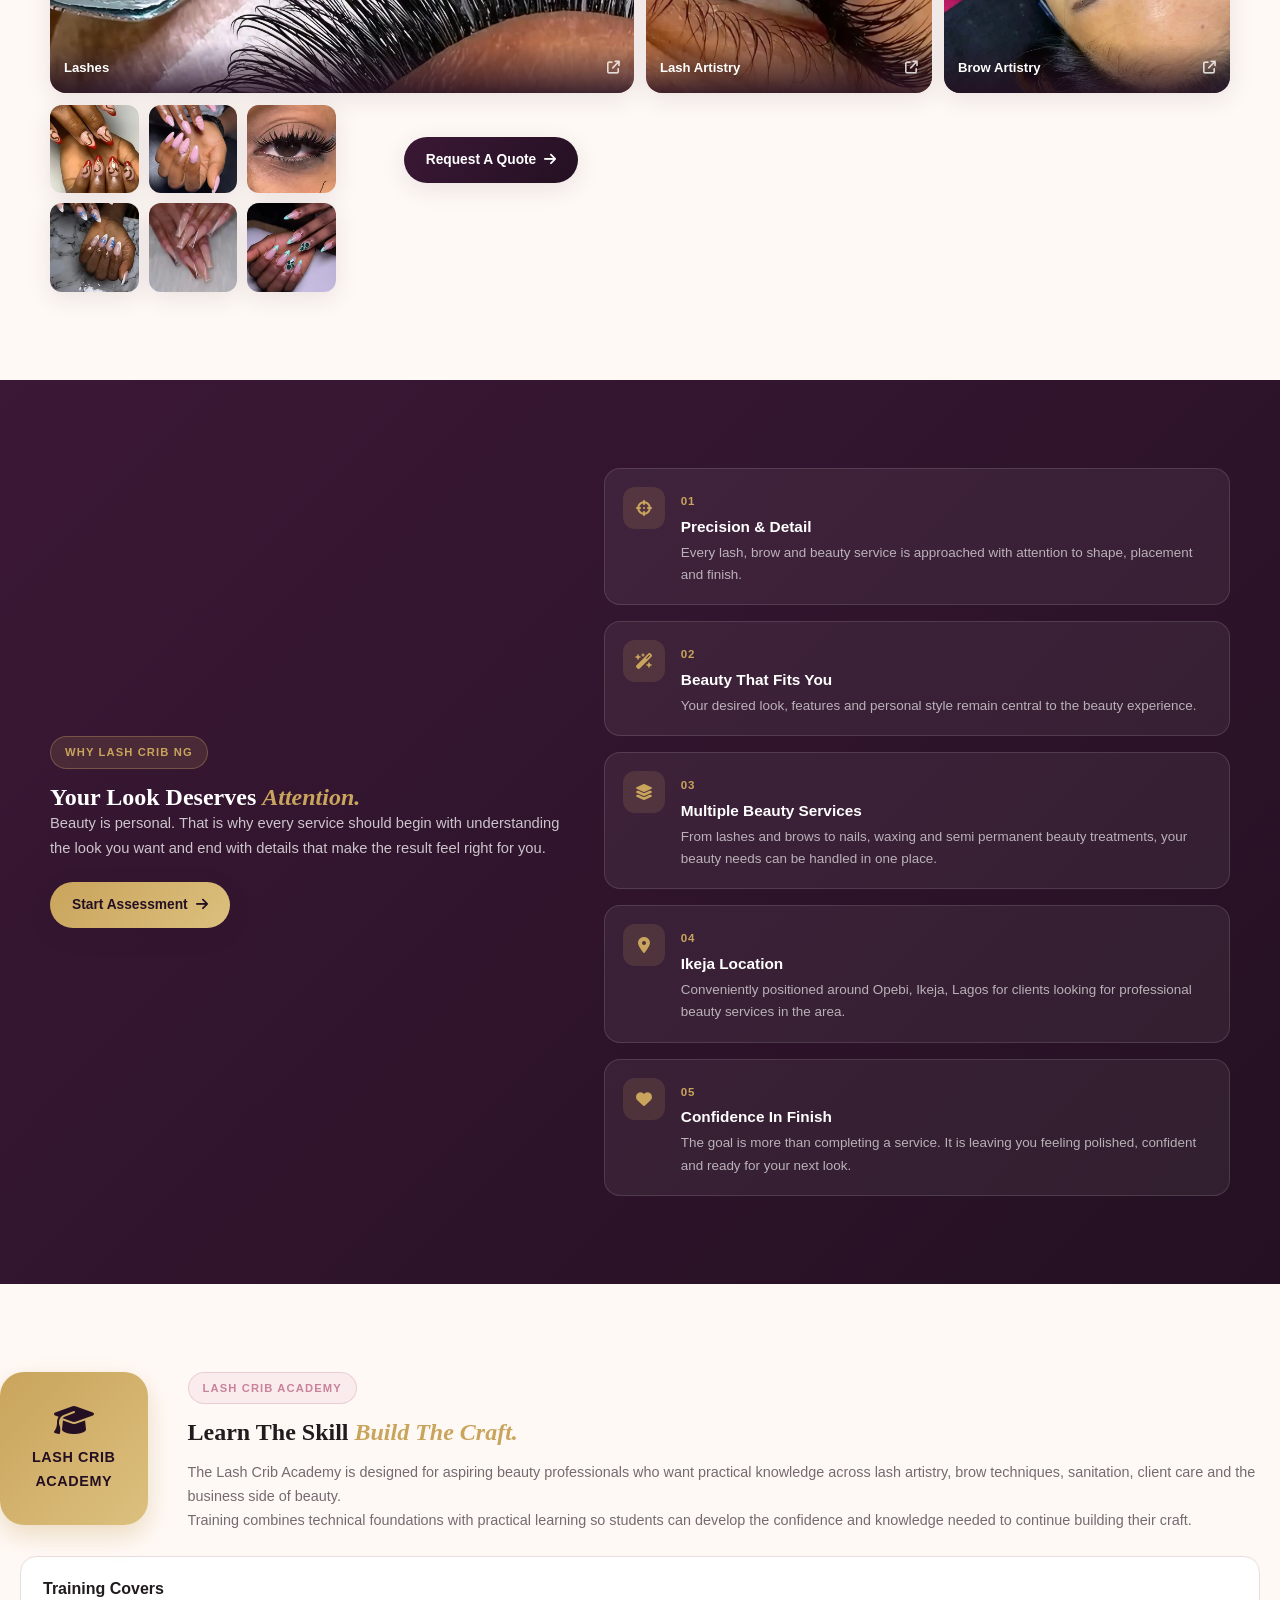
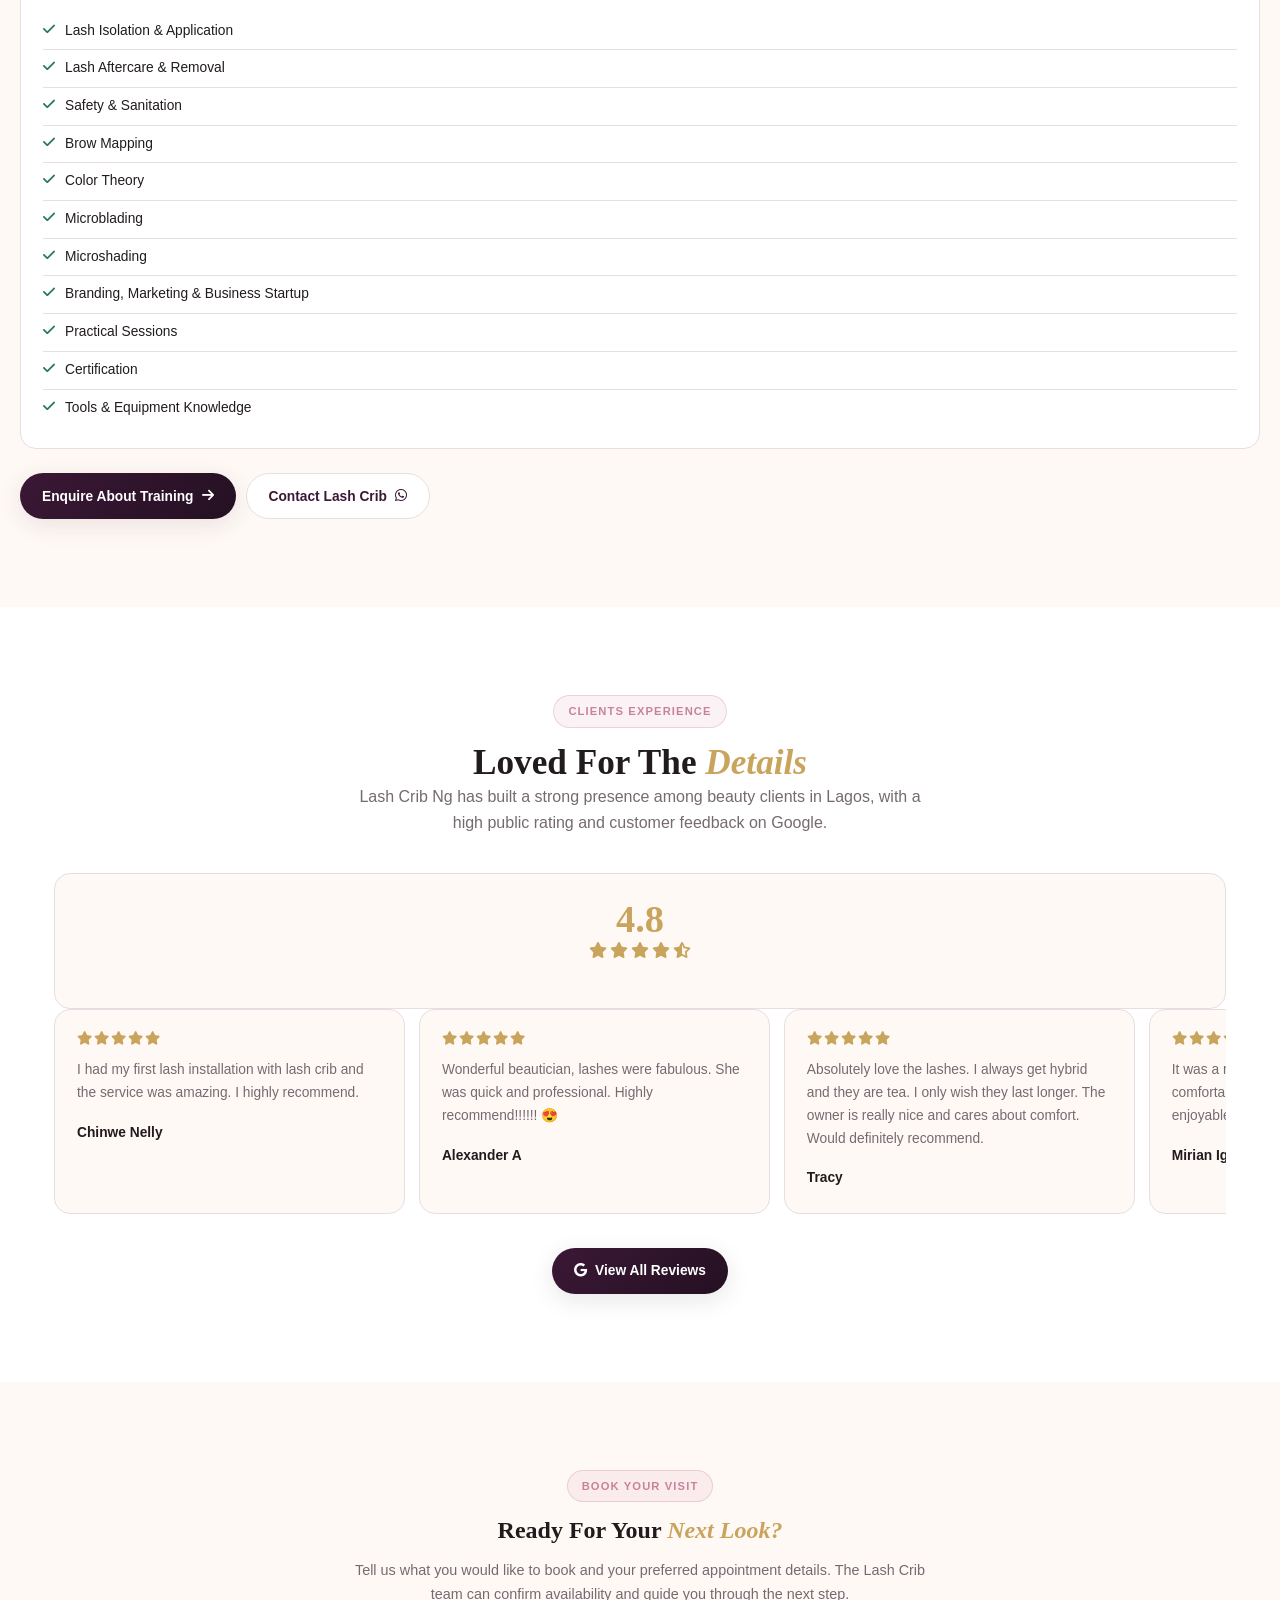
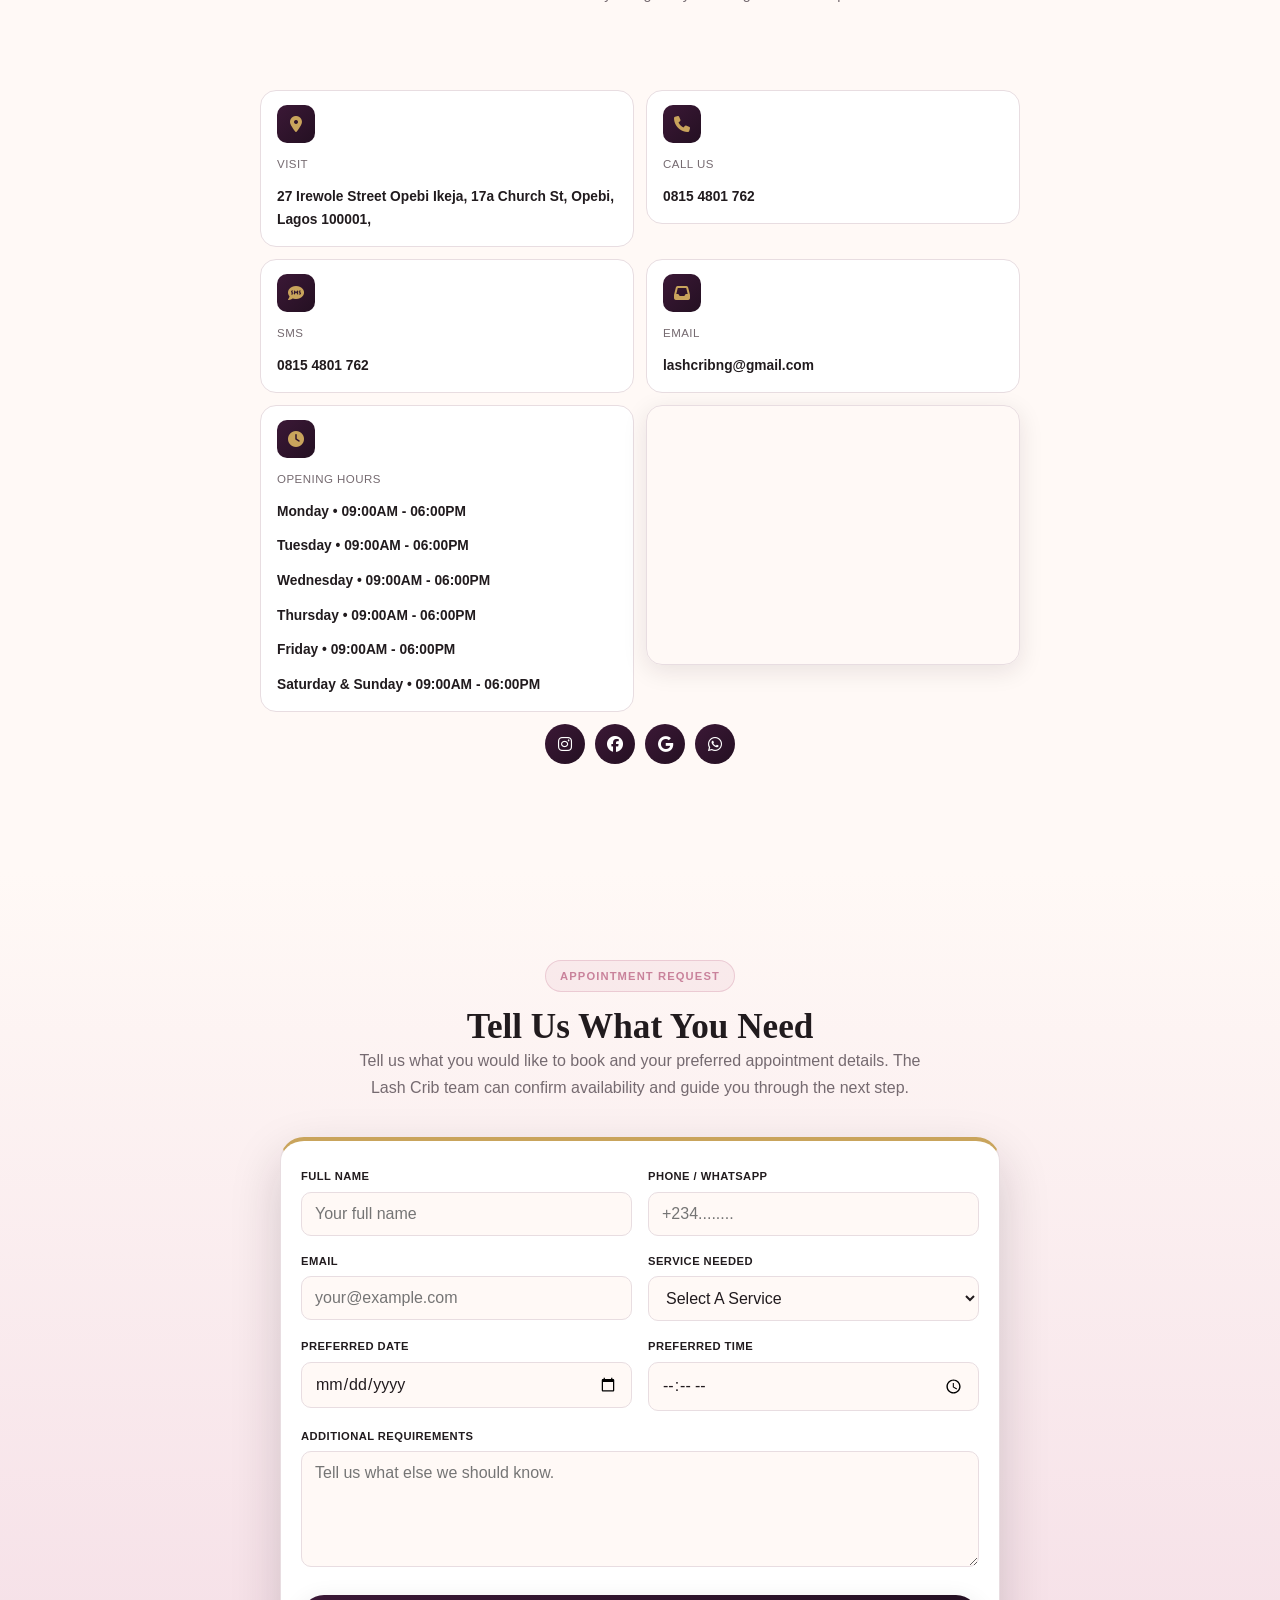
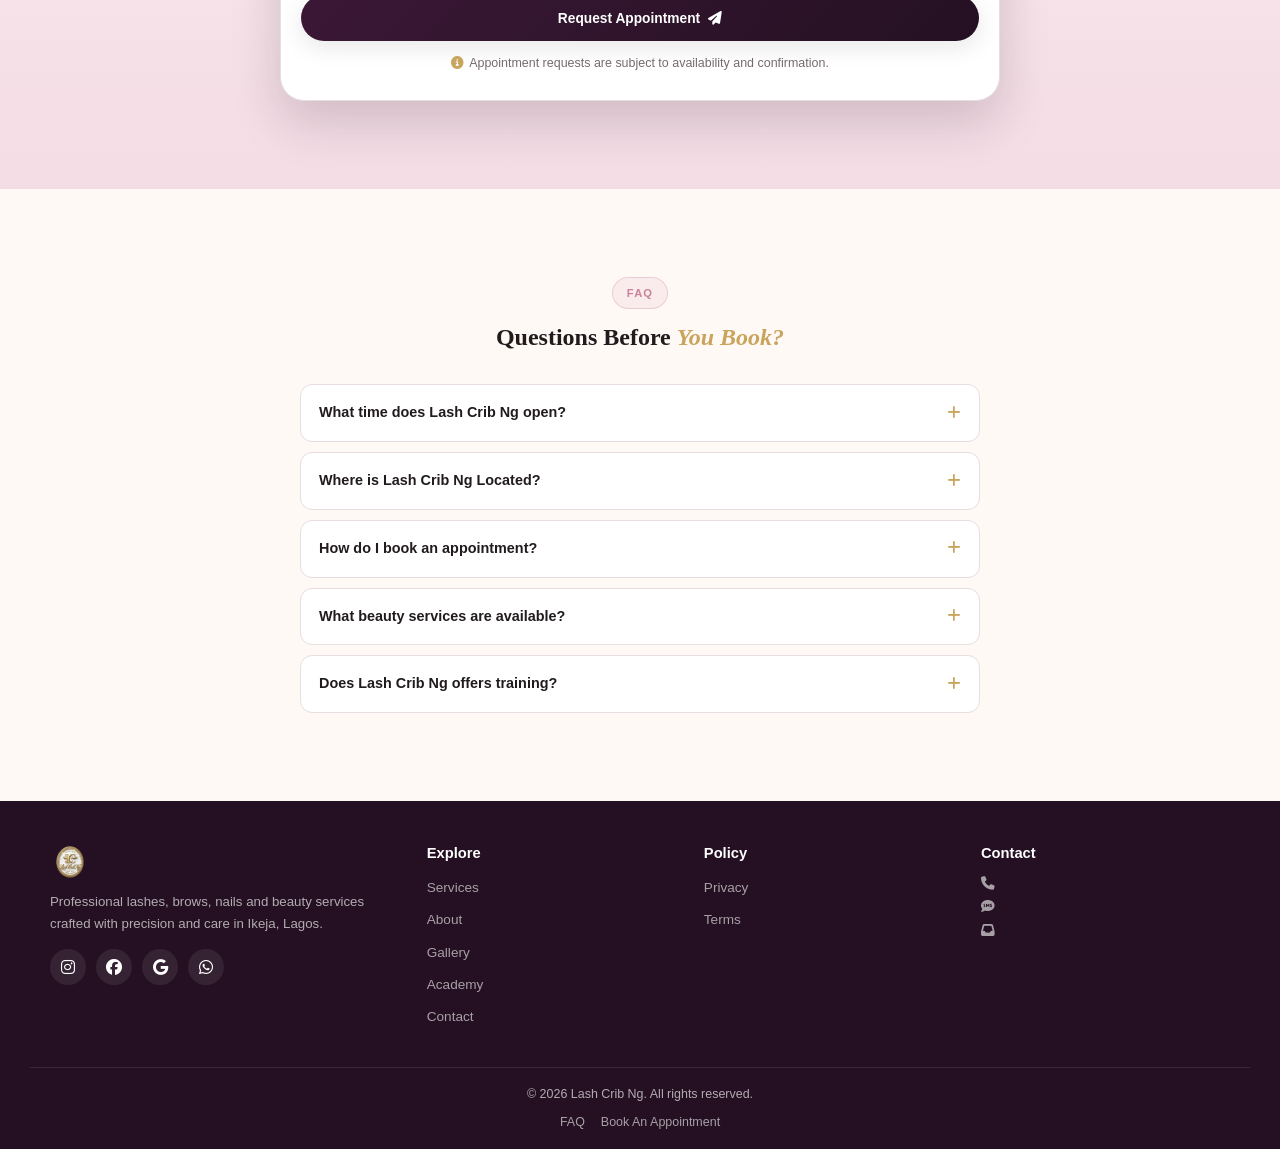
==== commit ed357b01: "Fix HTML formatting and adjust button positioning" ====
--- a/index.html
+++ b/index.html
@@ -972,7 +972,7 @@
                 <i class="fa-solid fa-xmark"></i>
             </button>
         </div>
-     <!-- Floating booking button -->
+    <!-- Floating booking button -->
 <button
   type="button"
   class="floating-book-btn"
@@ -1022,8 +1022,7 @@
 
     <p class="booking-fallback">
       Having trouble booking?
-      <a
-        href="https://lashcribng.setmore.com"
+      <a     href="https://lashcribng.setmore.com"
         target="_blank"
         rel="noopener noreferrer"
       >
@@ -1211,8 +1210,8 @@
   }
 
   .floating-book-btn {
-    right: 10px;
-    bottom: 10px;
+    right: 15px;
+    bottom: 15px;
     padding: 13px 19px;
   }
 }
@@ -1278,7 +1277,7 @@
     closeBookingPopup();
   }
 });
-    </script>
-        <script src="script.js"></script>
+</script>
+     <script src="script.js"></script>
 </body>
 </html>
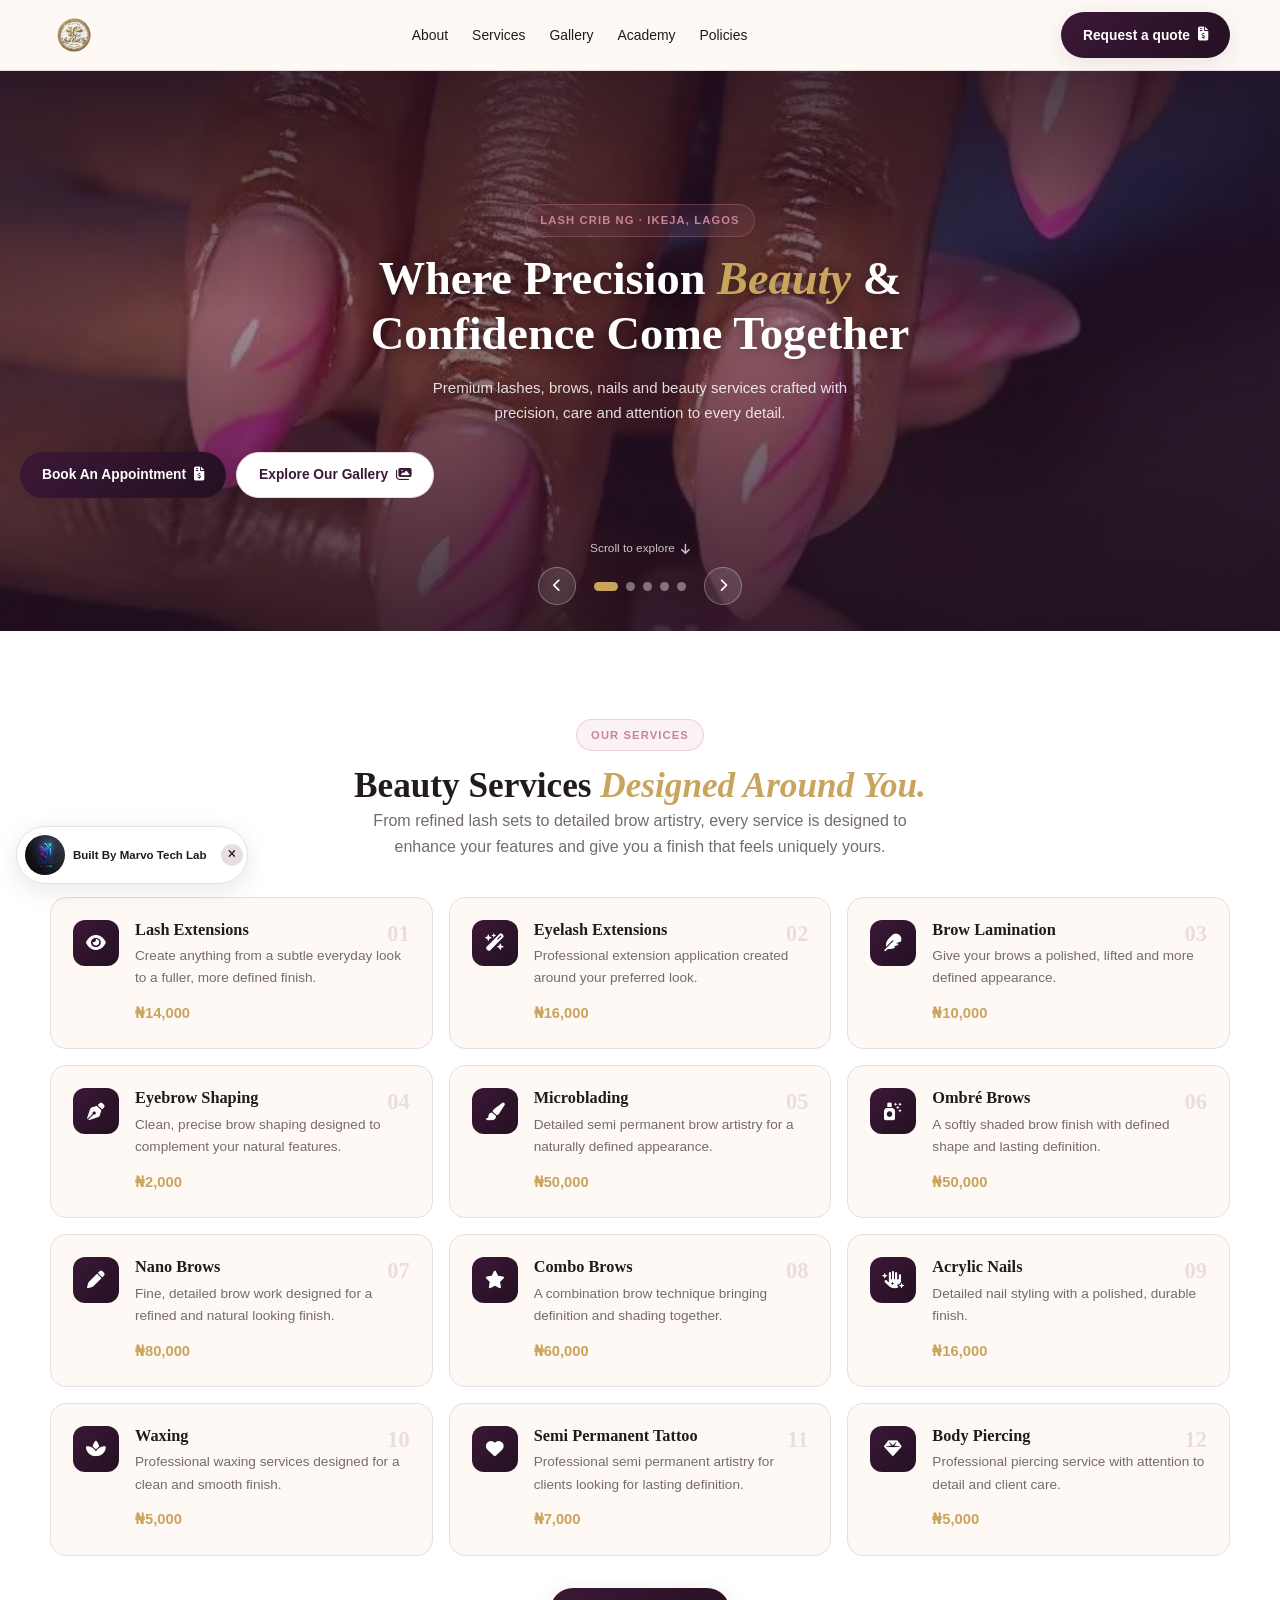
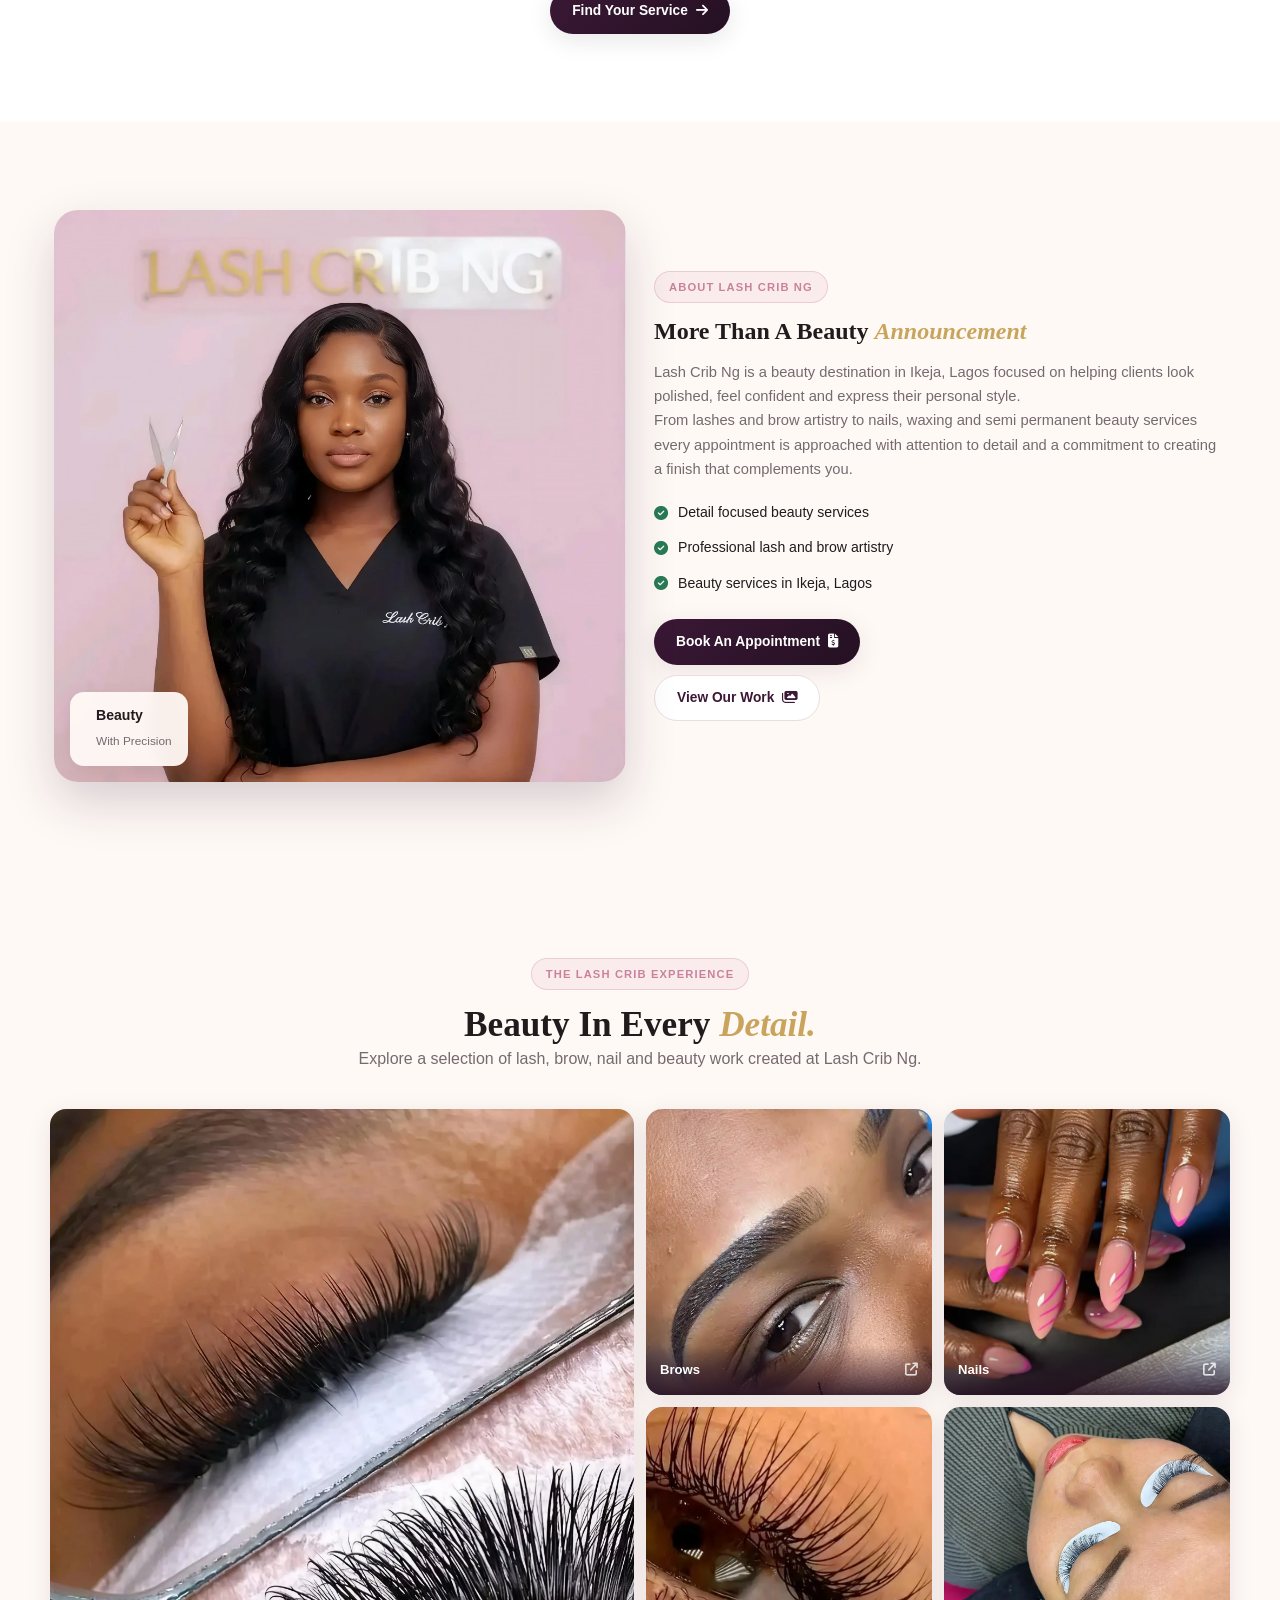
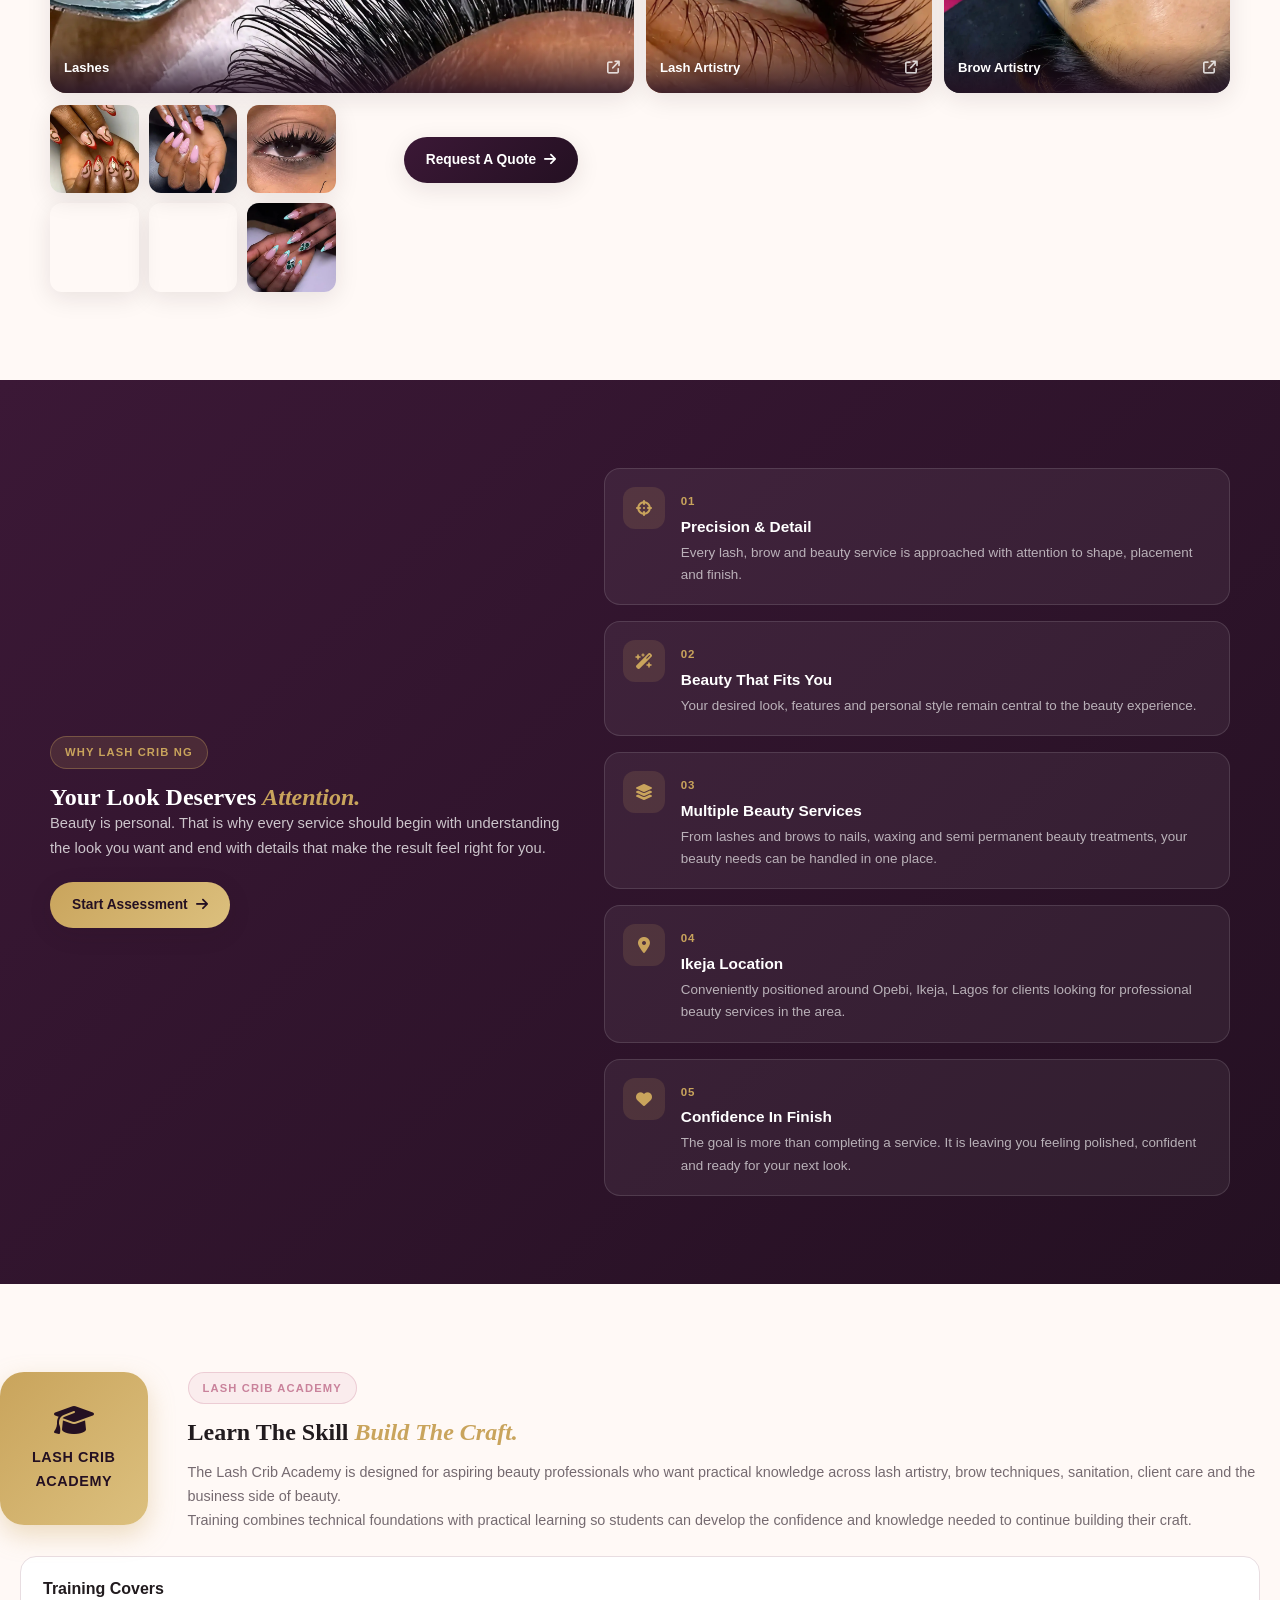
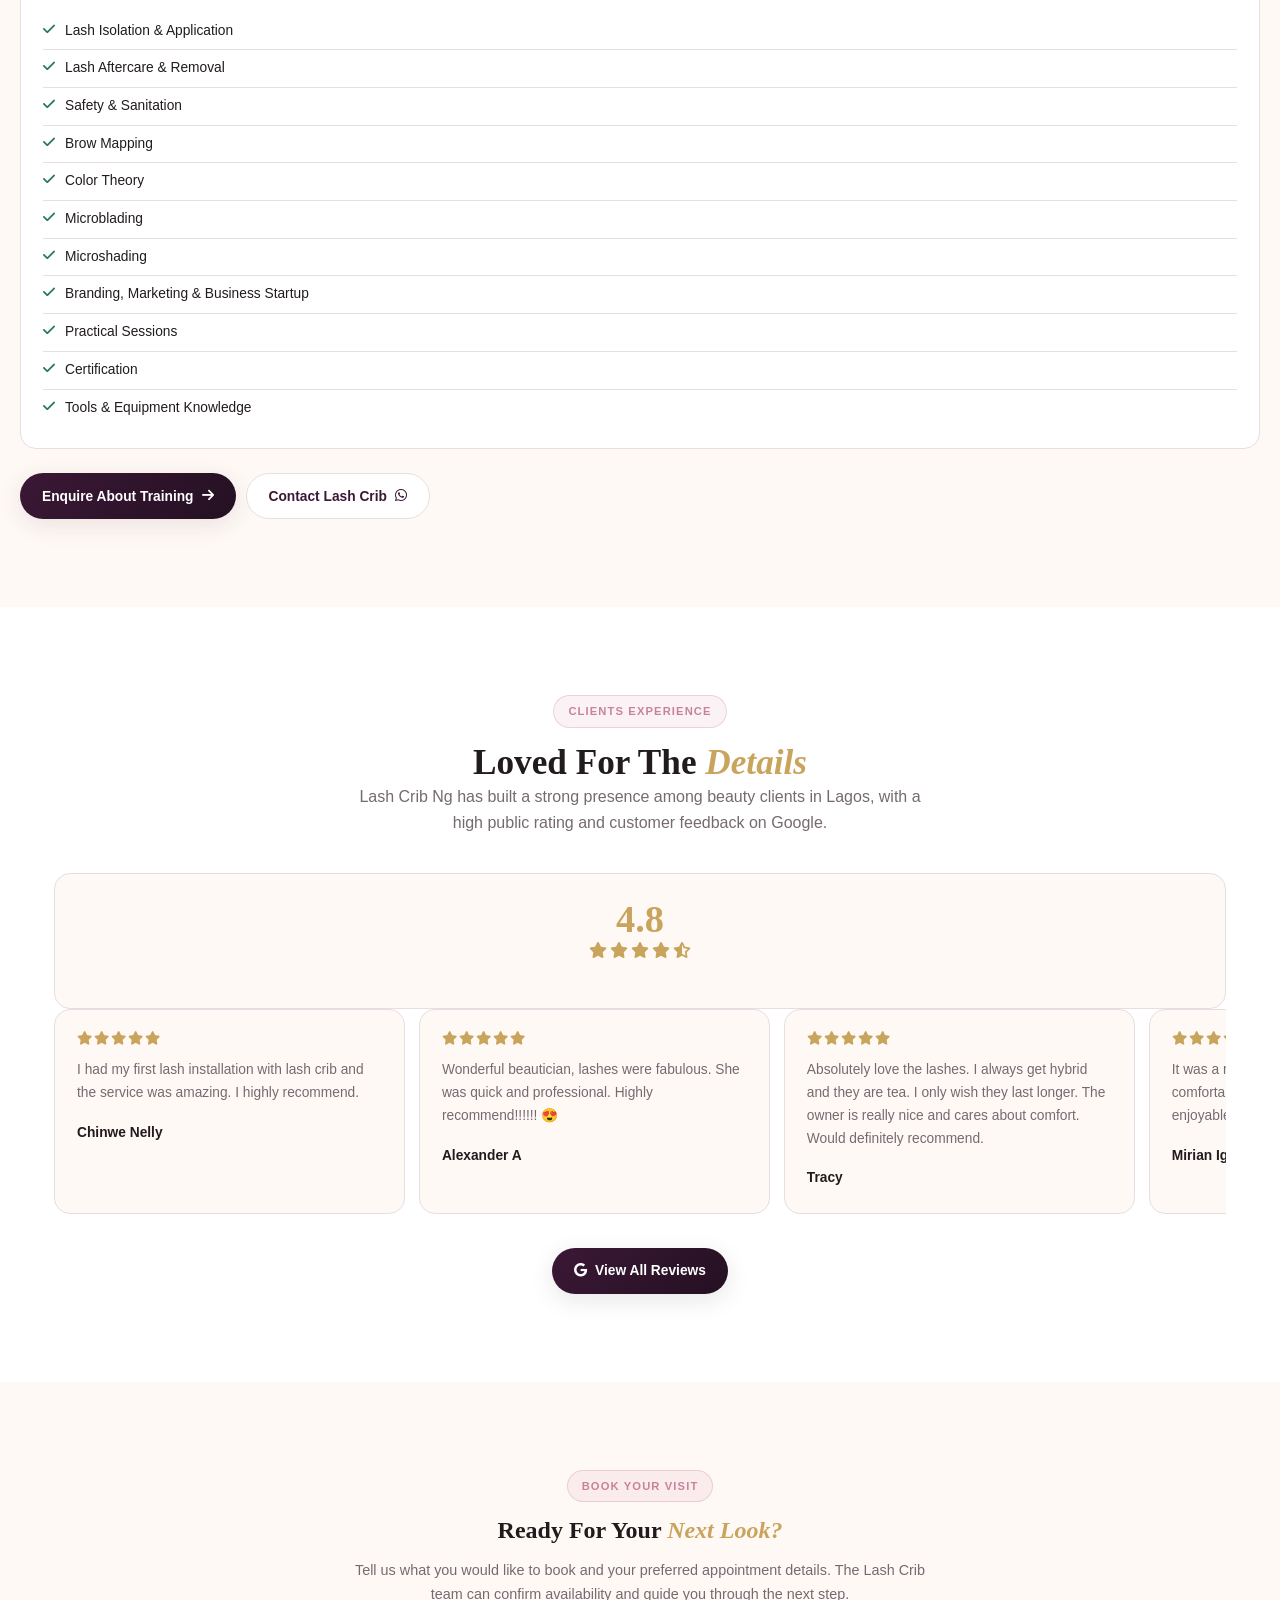
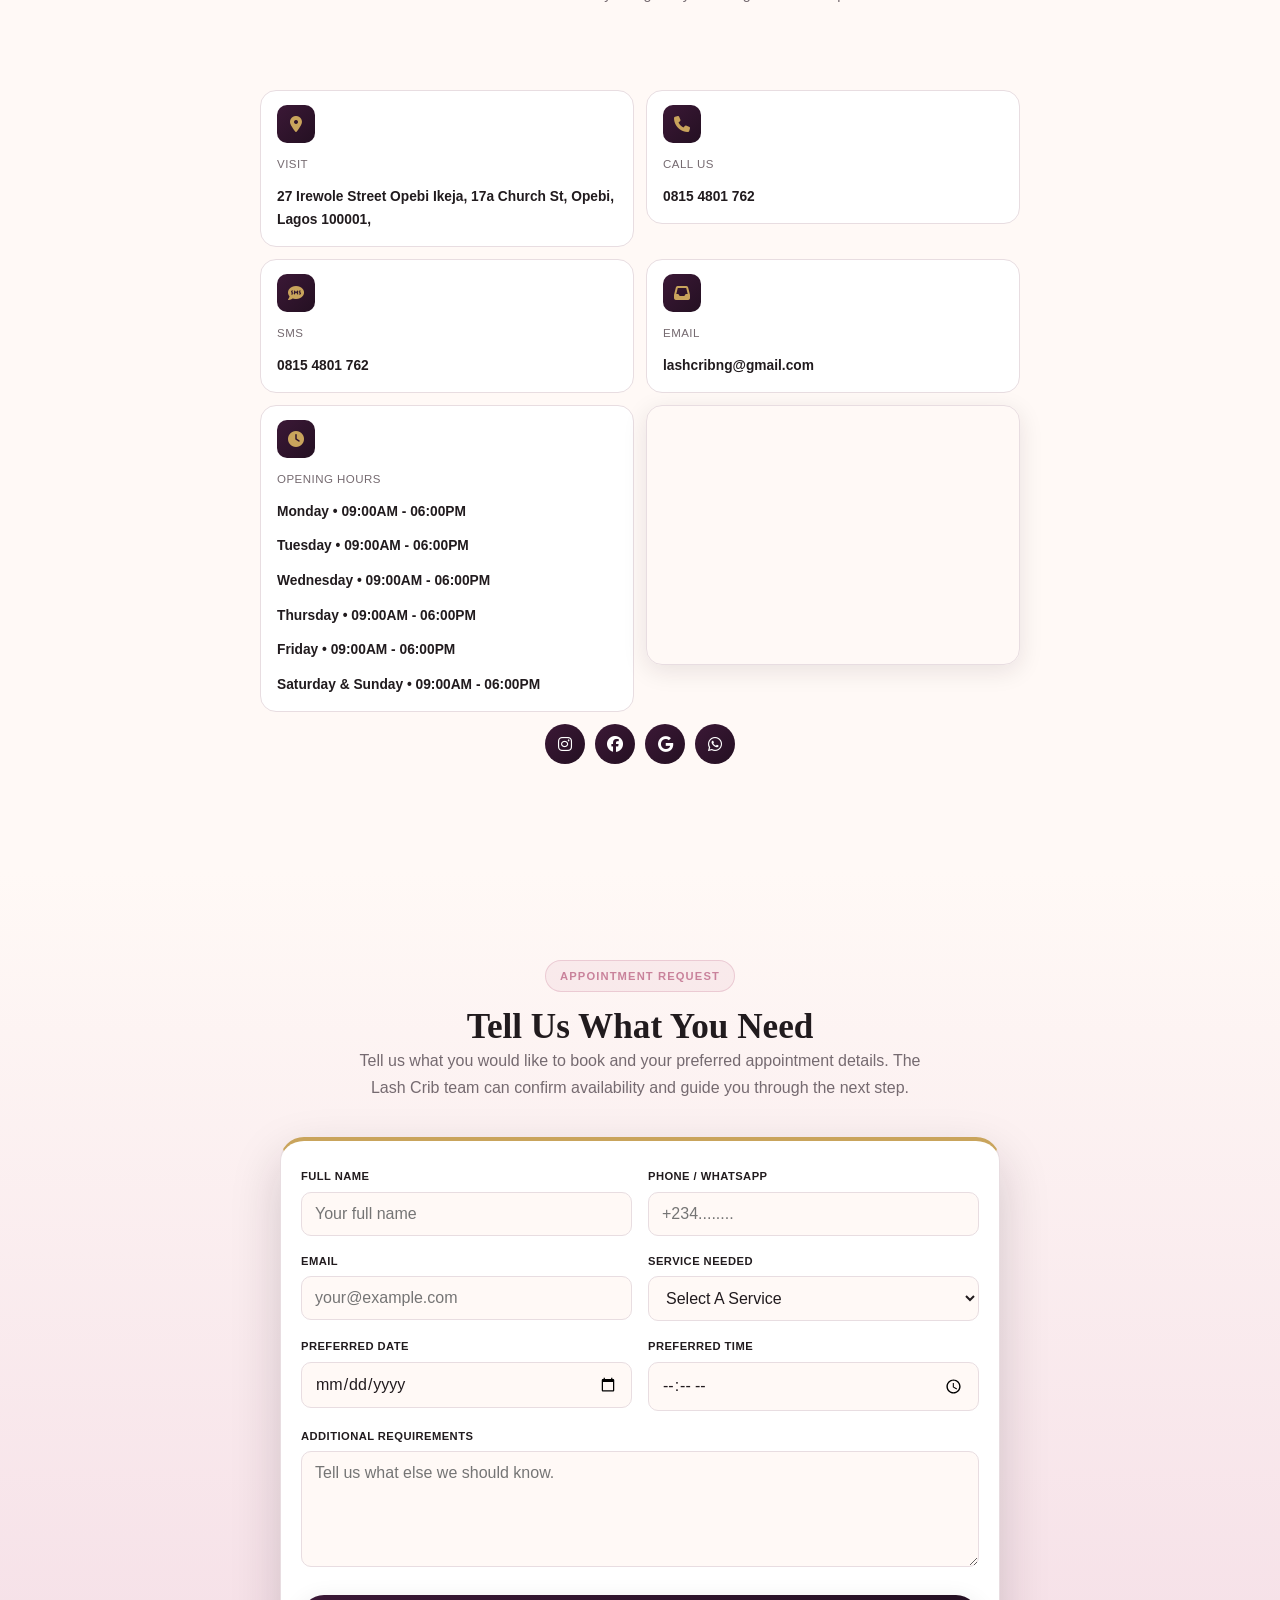
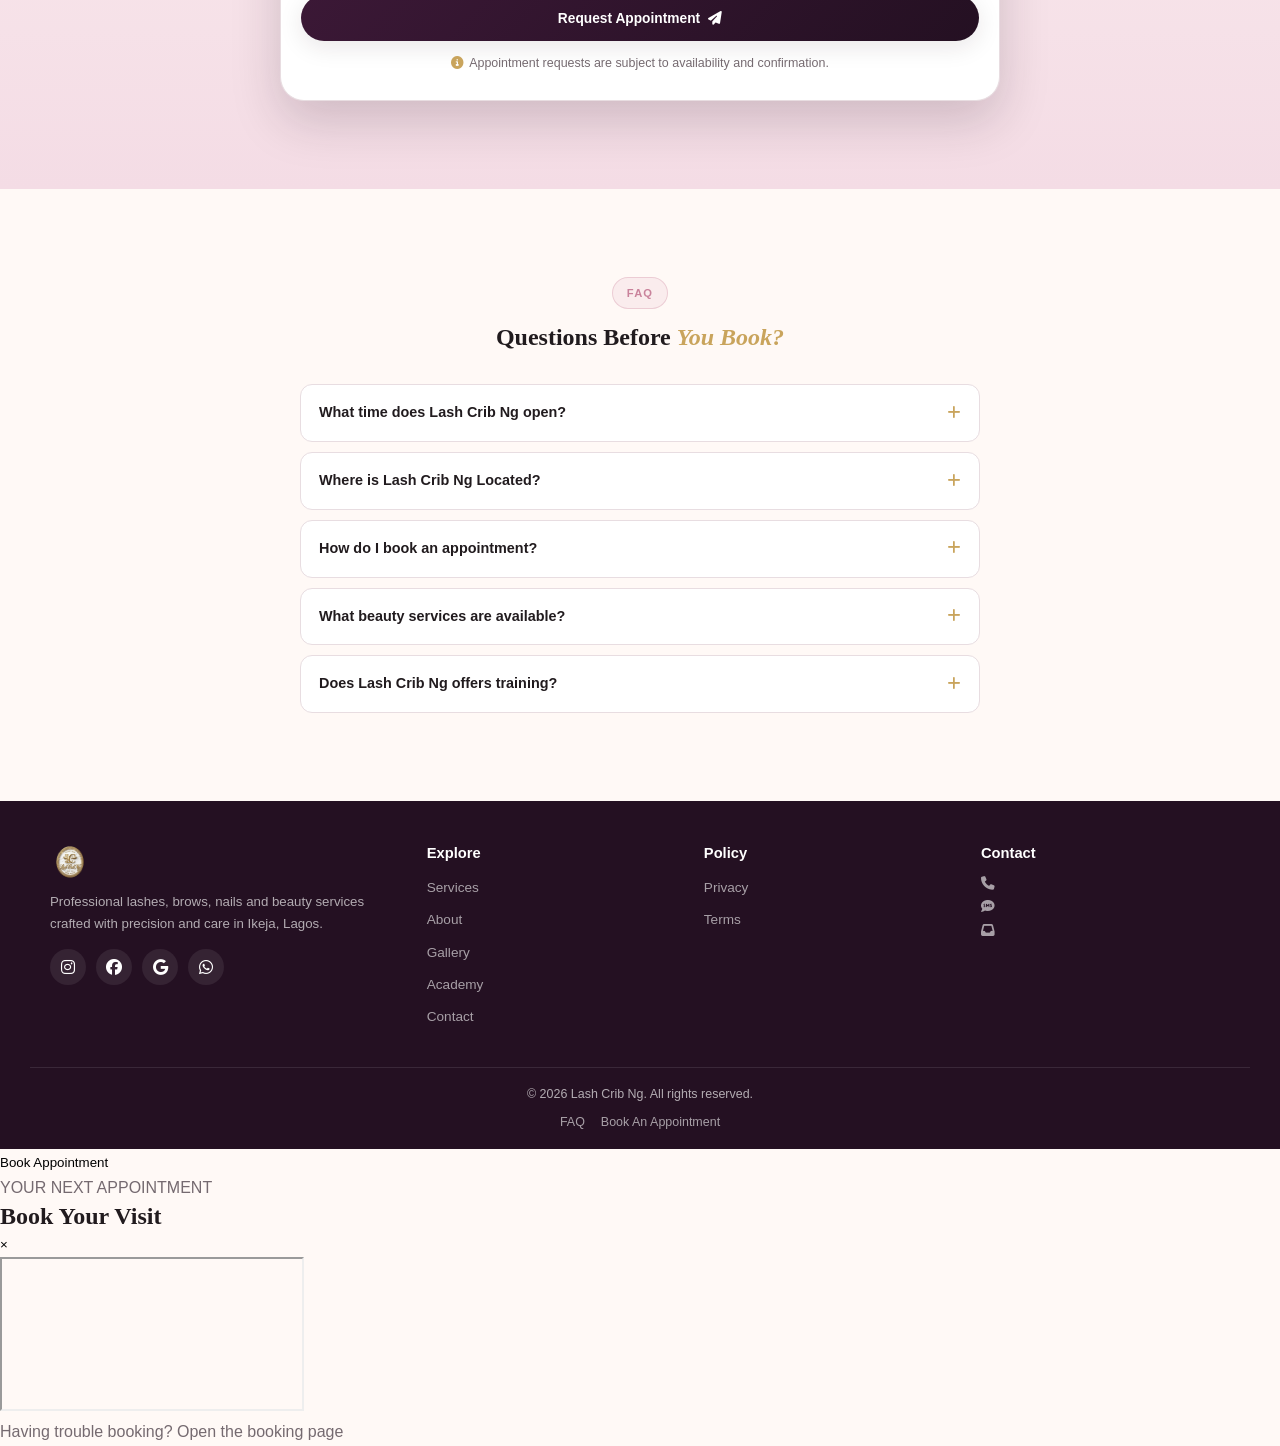
==== commit 6b0958c3: "Refactor booking modal iframe and cleanup Updated iframe attributes and added sandboxing options. Re" ====
--- a/index.html
+++ b/index.html
@@ -972,7 +972,7 @@
                 <i class="fa-solid fa-xmark"></i>
             </button>
         </div>
-    <!-- Floating booking button -->
+<!-- Floating booking button -->
 <button
   type="button"
   class="floating-book-btn"
@@ -1010,14 +1010,15 @@
     </div>
 
     <div class="booking-frame-container">
-      <iframe
-        id="setmoreBookingFrame"
-        title="Setmore appointment booking"
-        src="about:blank"
-        loading="lazy"
-        allow="web-share; payment"
-        referrerpolicy="strict-origin-when-cross-origin"
-      ></iframe>
+      <iframe 
+  id="setmoreBookingFrame" 
+  title="Setmore appointment booking" 
+  src="about:blank"
+  loading="lazy"
+  sandbox="allow-scripts allow-same-origin allow-forms allow-popups allow-popups-to-escape-sandbox allow-presentation"
+  allow="web-share; payment"
+  referrerpolicy="strict-origin-when-cross-origin"
+></iframe>
     </div>
 
     <p class="booking-fallback">
@@ -1031,253 +1032,6 @@
     </p>
   </div>
 </div>
-
-<style>
-    /* Floating booking button */
-.floating-book-btn {
-  position: fixed;
-  right: 22px;
-  bottom: 22px;
-  z-index: 1000;
-
-  padding: 15px 23px;
-  border: none;
-  border-radius: 50px;
-
-  background: #111827;
-  color: #ffffff;
-
-  font: inherit;
-  font-weight: 600;
-  cursor: pointer;
-
-  box-shadow: 0 8px 30px rgba(0, 0, 0, 0.2);
-  transition: transform 0.25s ease,
-              background 0.25s ease;
-}
-
-.floating-book-btn:hover {
-  background: #303b50;
-  transform: translateY(-3px);
-}
-
-/* Popup wrapper */
-.booking-modal {
-  position: fixed;
-  inset: 0;
-  z-index: 9999;
-
-  display: grid;
-  place-items: center;
-
-  padding: 20px;
-  visibility: hidden;
-  opacity: 0;
-
-  transition: opacity 0.25s ease,
-              visibility 0.25s ease;
-}
-
-.booking-modal.is-open {
-  visibility: visible;
-  opacity: 1;
-}
-
-/* Dark background */
-.booking-overlay {
-  position: absolute;
-  inset: 0;
-  background: rgba(8, 12, 22, 0.76);
-  backdrop-filter: blur(6px);
-}
-
-/* Popup card */
-.booking-modal-content {
-  position: relative;
-  z-index: 1;
-
-  display: flex;
-  flex-direction: column;
-
-  width: min(100%, 760px);
-  height: min(85vh, 760px);
-
-  overflow: hidden;
-  border-radius: 20px;
-  background: #ffffff;
-
-  box-shadow: 0 25px 90px rgba(0, 0, 0, 0.3);
-
-  transform: translateY(15px);
-  transition: transform 0.25s ease;
-}
-
-.booking-modal.is-open .booking-modal-content {
-  transform: translateY(0);
-}
-
-/* Popup heading */
-.booking-modal-header {
-  display: flex;
-  justify-content: space-between;
-  align-items: center;
-  gap: 16px;
-
-  padding: 20px 24px;
-  border-bottom: 1px solid #e5e7eb;
-}
-
-.booking-eyebrow {
-  color: #777f8d;
-  font-size: 10px;
-  letter-spacing: 2px;
-}
-
-.booking-modal-header h2 {
-  margin: 5px 0 0;
-  color: #111827;
-  font-size: 23px;
-}
-
-.booking-close {
-  display: grid;
-  place-items: center;
-
-  width: 42px;
-  height: 42px;
-
-  border: none;
-  border-radius: 50%;
-  background: #f1f3f6;
-  color: #111827;
-
-  font-size: 28px;
-  cursor: pointer;
-}
-
-/* Booking iframe */
-.booking-frame-container {
-  flex: 1;
-  min-height: 0;
-}
-
-.booking-frame-container iframe {
-  display: block;
-  width: 100%;
-  height: 100%;
-  border: none;
-}
-
-/* Fallback link */
-.booking-fallback {
-  margin: 0;
-  padding: 12px;
-  text-align: center;
-  font-size: 13px;
-  color: #555f70;
-  border-top: 1px solid #e5e7eb;
-}
-
-.booking-fallback a {
-  color: #245bdb;
-  font-weight: 600;
-}
-
-/* Prevent background scrolling */
-body.booking-modal-open {
-  overflow: hidden;
-}
-
-/* Mobile layout */
-@media (max-width: 600px) {
-  .booking-modal {
-    padding: 0;
-  }
-
-  .booking-modal-content {
-    width: 100%;
-    height: 100%;
-    max-height: 100%;
-    border-radius: 0;
-  }
-
-  .booking-modal-header {
-    padding: 17px;
-  }
-
-  .booking-modal-header h2 {
-    font-size: 20px;
-  }
-
-  .floating-book-btn {
-    right: 15px;
-    bottom: 15px;
-    padding: 13px 19px;
-  }
-}
-</style>
-<script>
-    const bookingModal = document.getElementById("bookingModal");
-const bookingFrame = document.getElementById("setmoreBookingFrame");
-
-const bookingURL = "https://lashcribng.setmore.com";
-
-let previousFocus = null;
-
-function openBookingPopup() {
-  previousFocus = document.activeElement;
-
-  // Load the booking page when the popup opens.
-  if (bookingFrame.src === "about:blank") {
-    bookingFrame.src = bookingURL;
-  }
-
-  bookingModal.classList.add("is-open");
-  bookingModal.setAttribute("aria-hidden", "false");
-
-  document.body.classList.add("booking-modal-open");
-
-  bookingModal.querySelector(".booking-close").focus();
-}
-
-function closeBookingPopup() {
-  bookingModal.classList.remove("is-open");
-  bookingModal.setAttribute("aria-hidden", "true");
-
-  document.body.classList.remove("booking-modal-open");
-
-  if (previousFocus) {
-    previousFocus.focus();
-  }
-}
-
-// Open the popup from any element marked for booking.
-document.addEventListener("click", function (event) {
-  const bookingButton = event.target.closest("[data-booking-open]");
-
-  if (bookingButton) {
-    event.preventDefault();
-    openBookingPopup();
-  }
-});
-
-// Close from the close button or backdrop.
-bookingModal.addEventListener("click", function (event) {
-  if (event.target.closest("[data-booking-close]")) {
-    closeBookingPopup();
-  }
-});
-
-// Close with Escape.
-document.addEventListener("keydown", function (event) {
-  if (
-    event.key === "Escape" &&
-    bookingModal.classList.contains("is-open")
-  ) {
-    closeBookingPopup();
-  }
-});
-</script>
      <script src="script.js"></script>
 </body>
 </html>
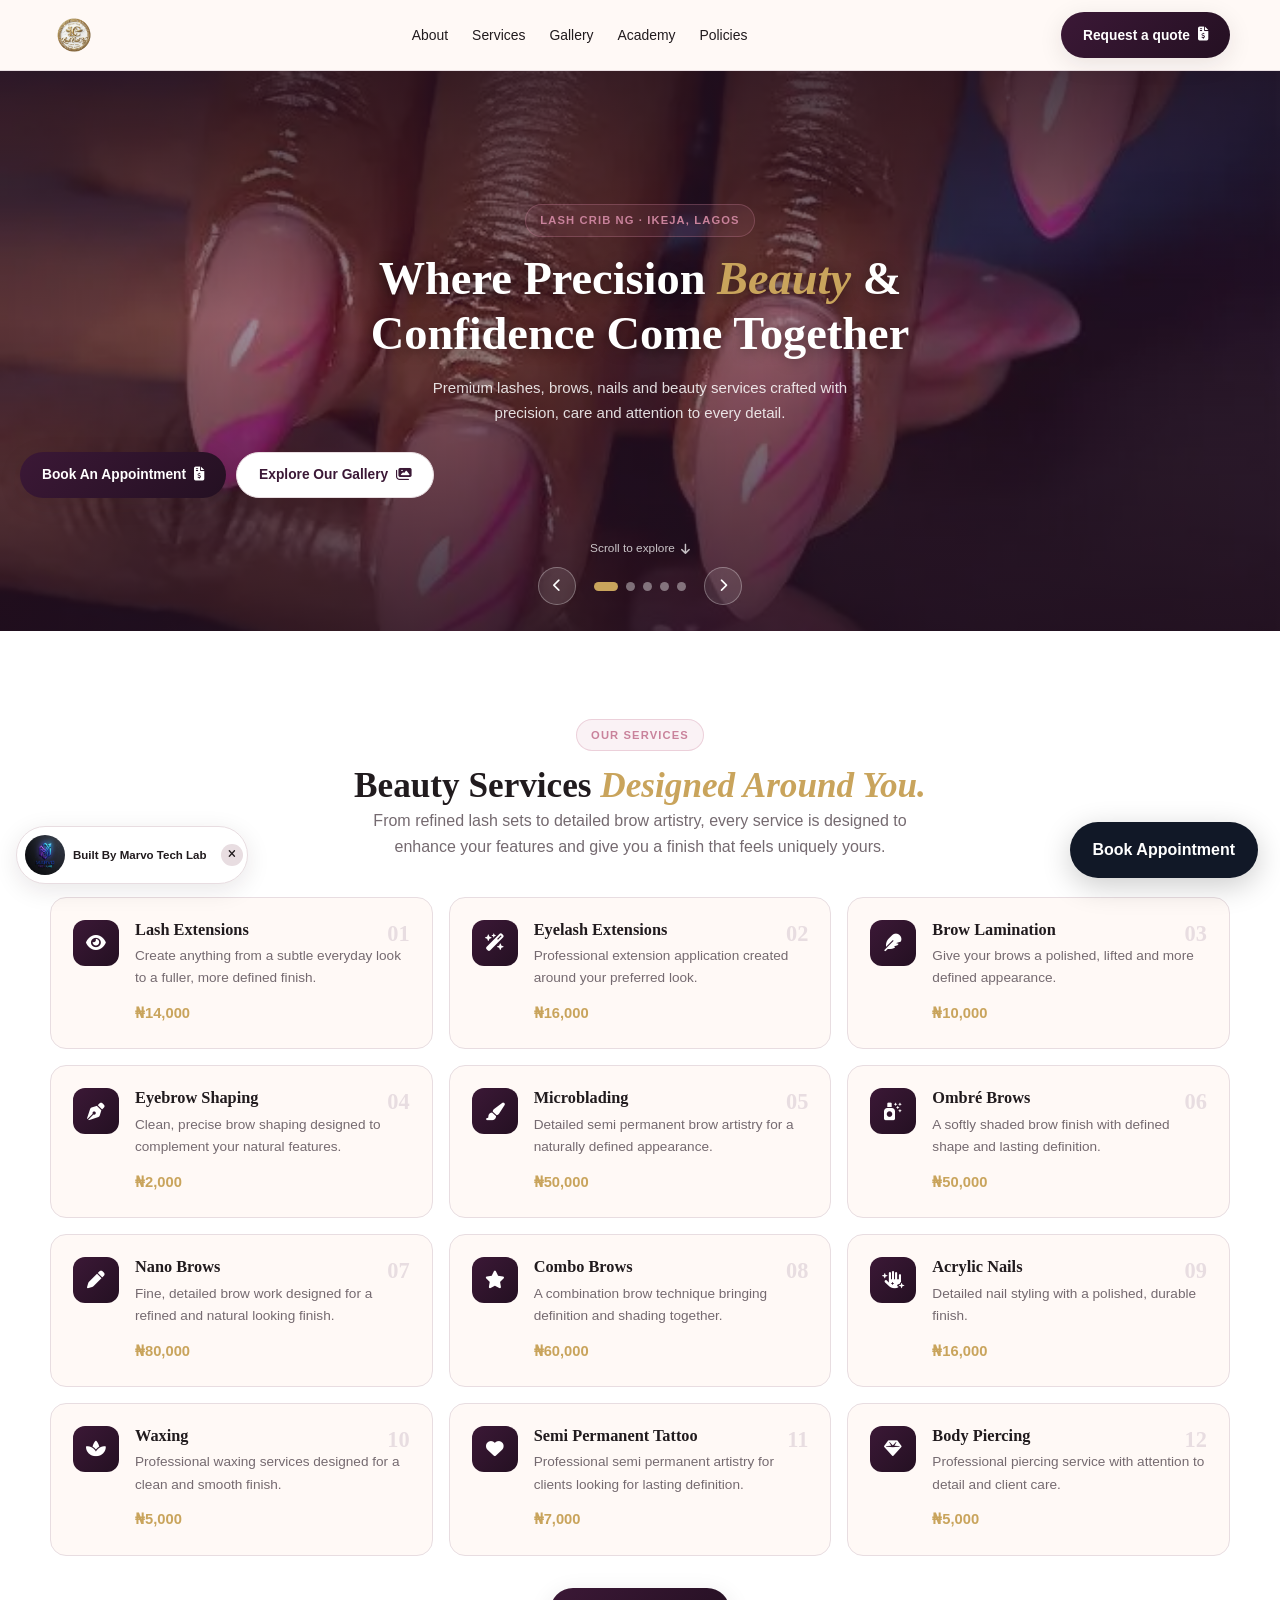
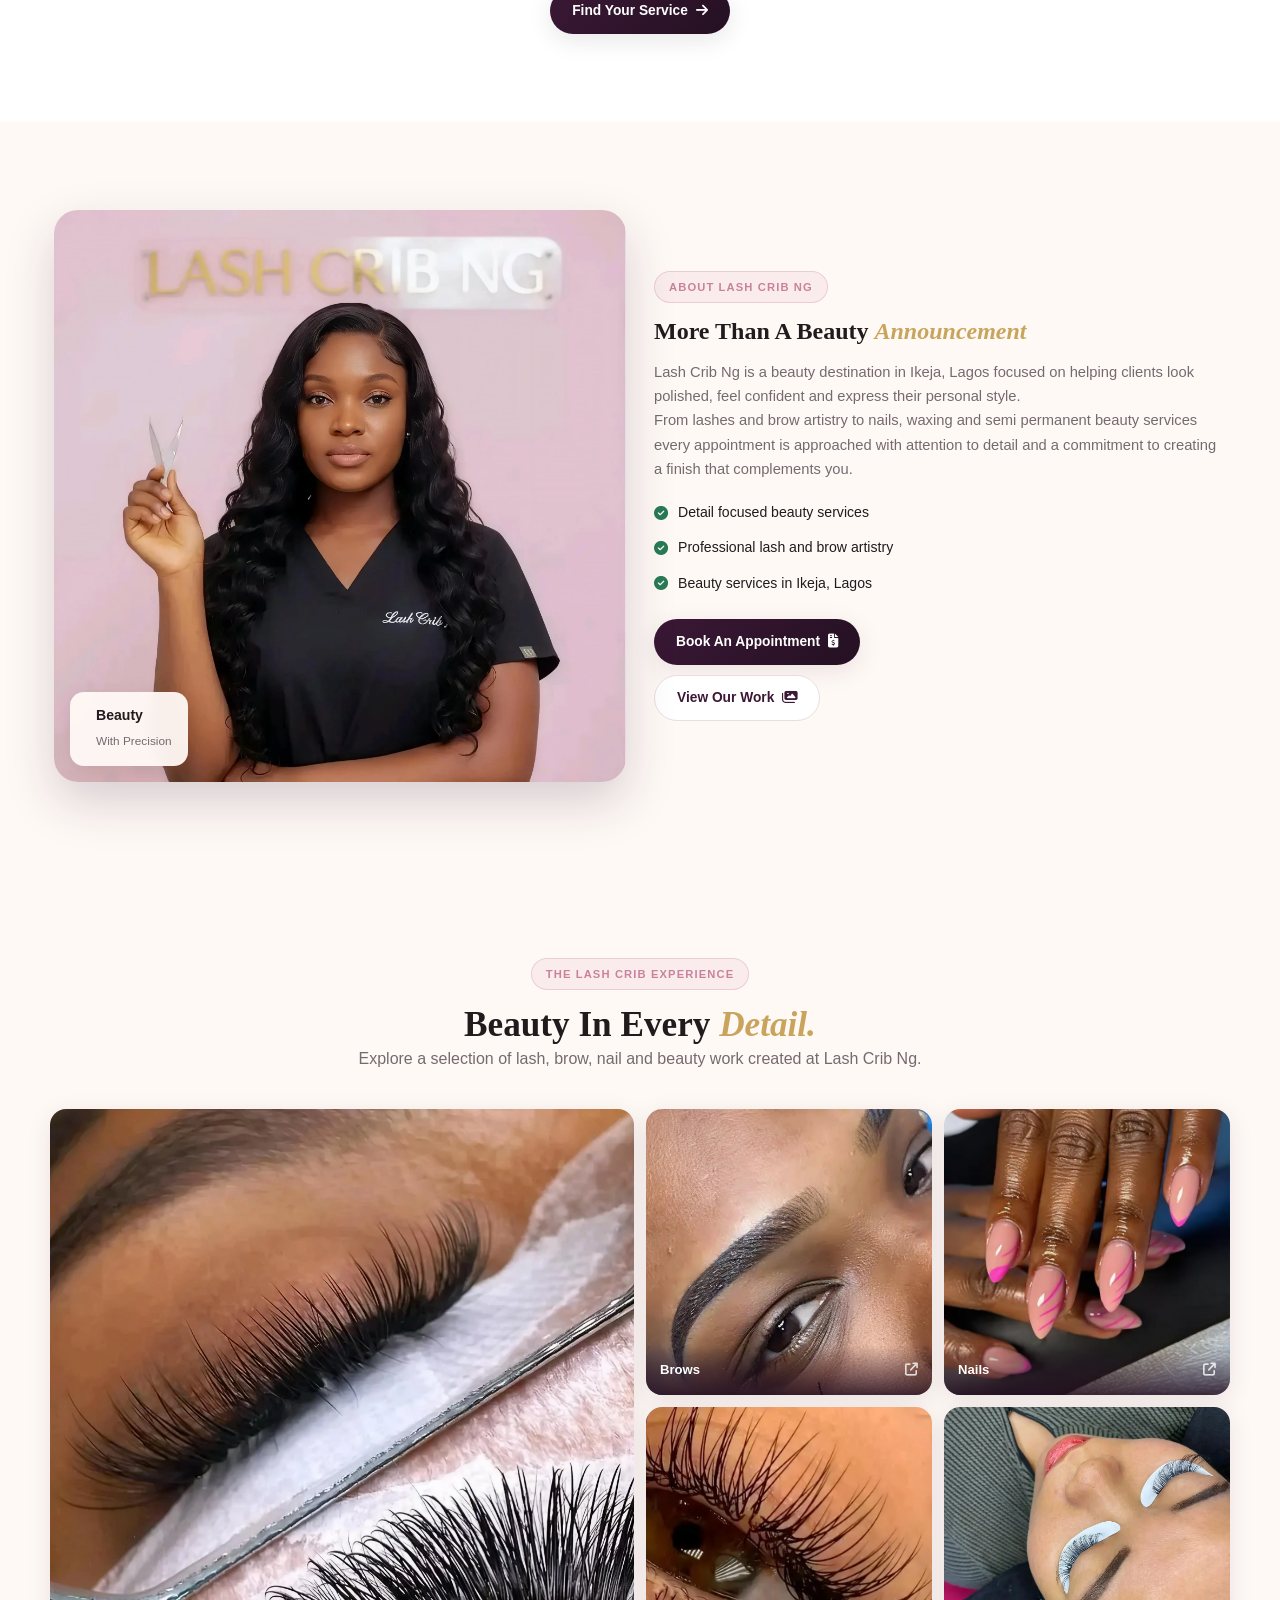
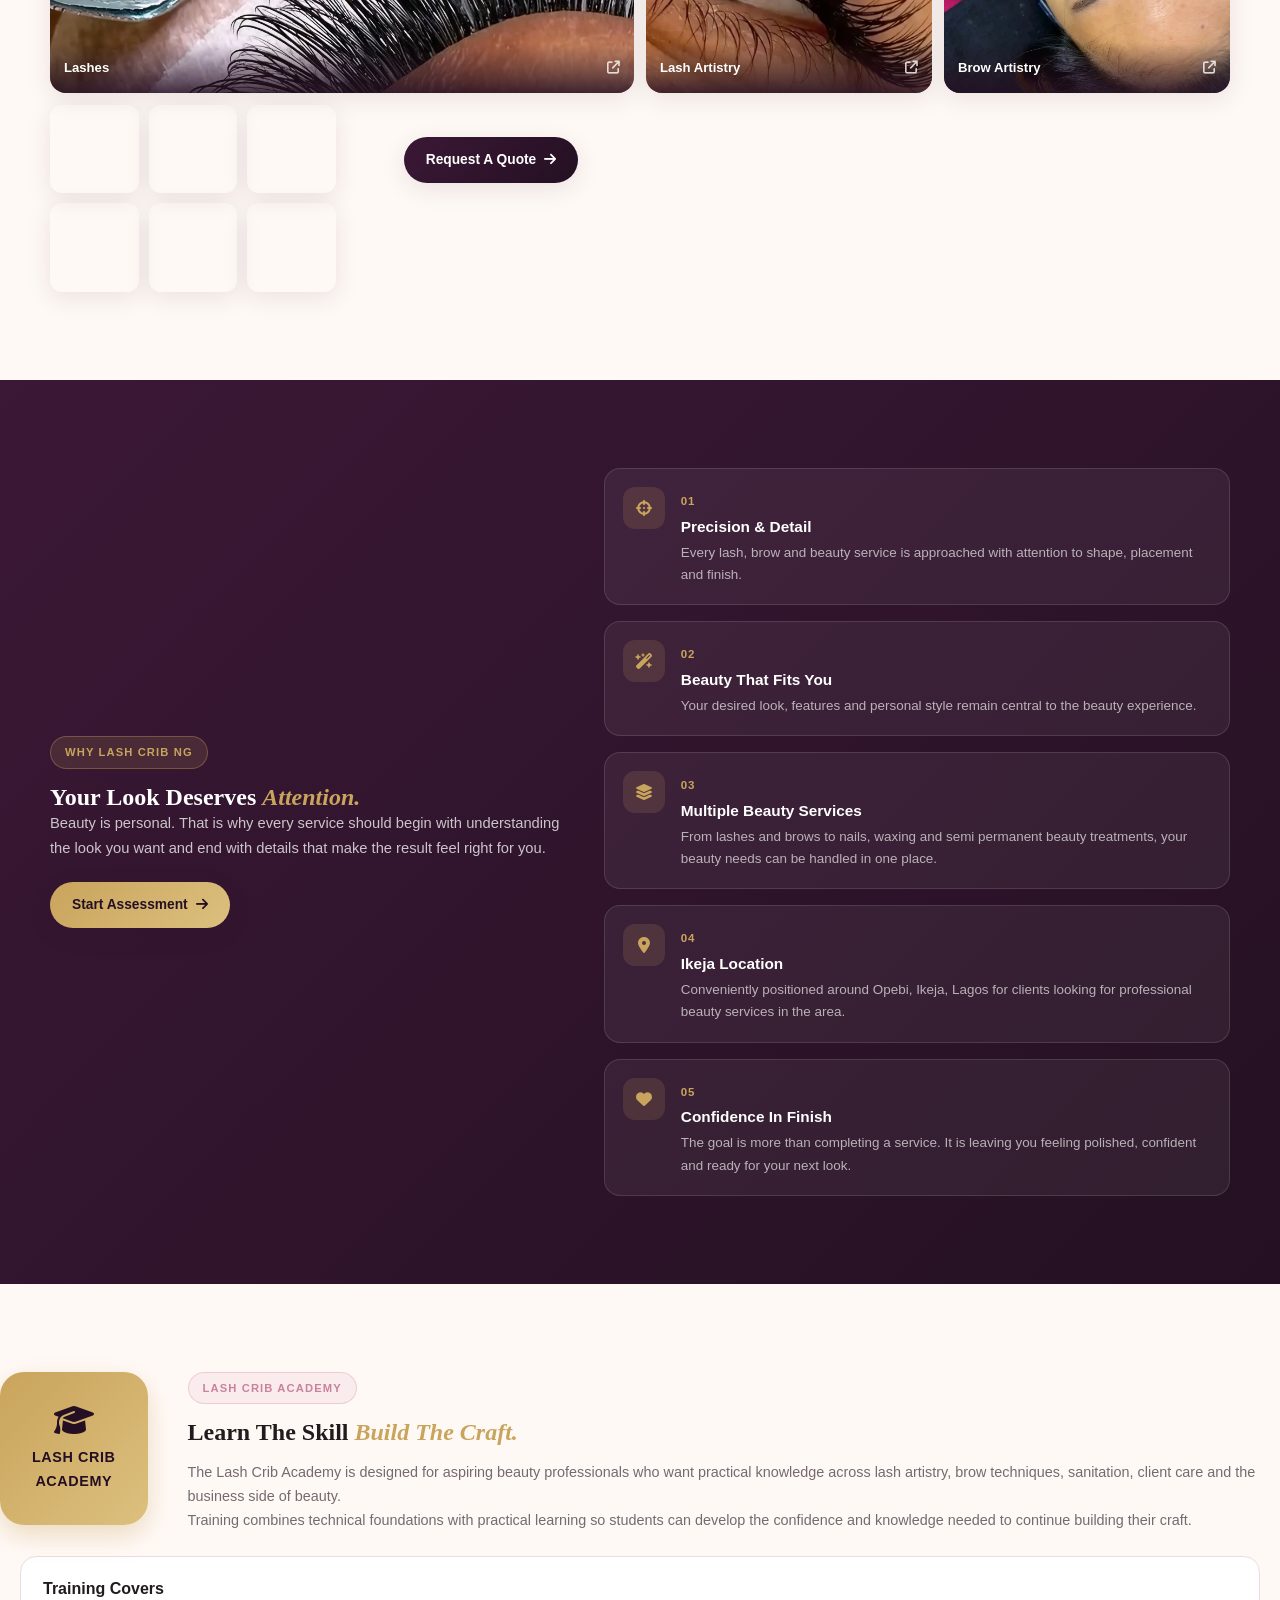
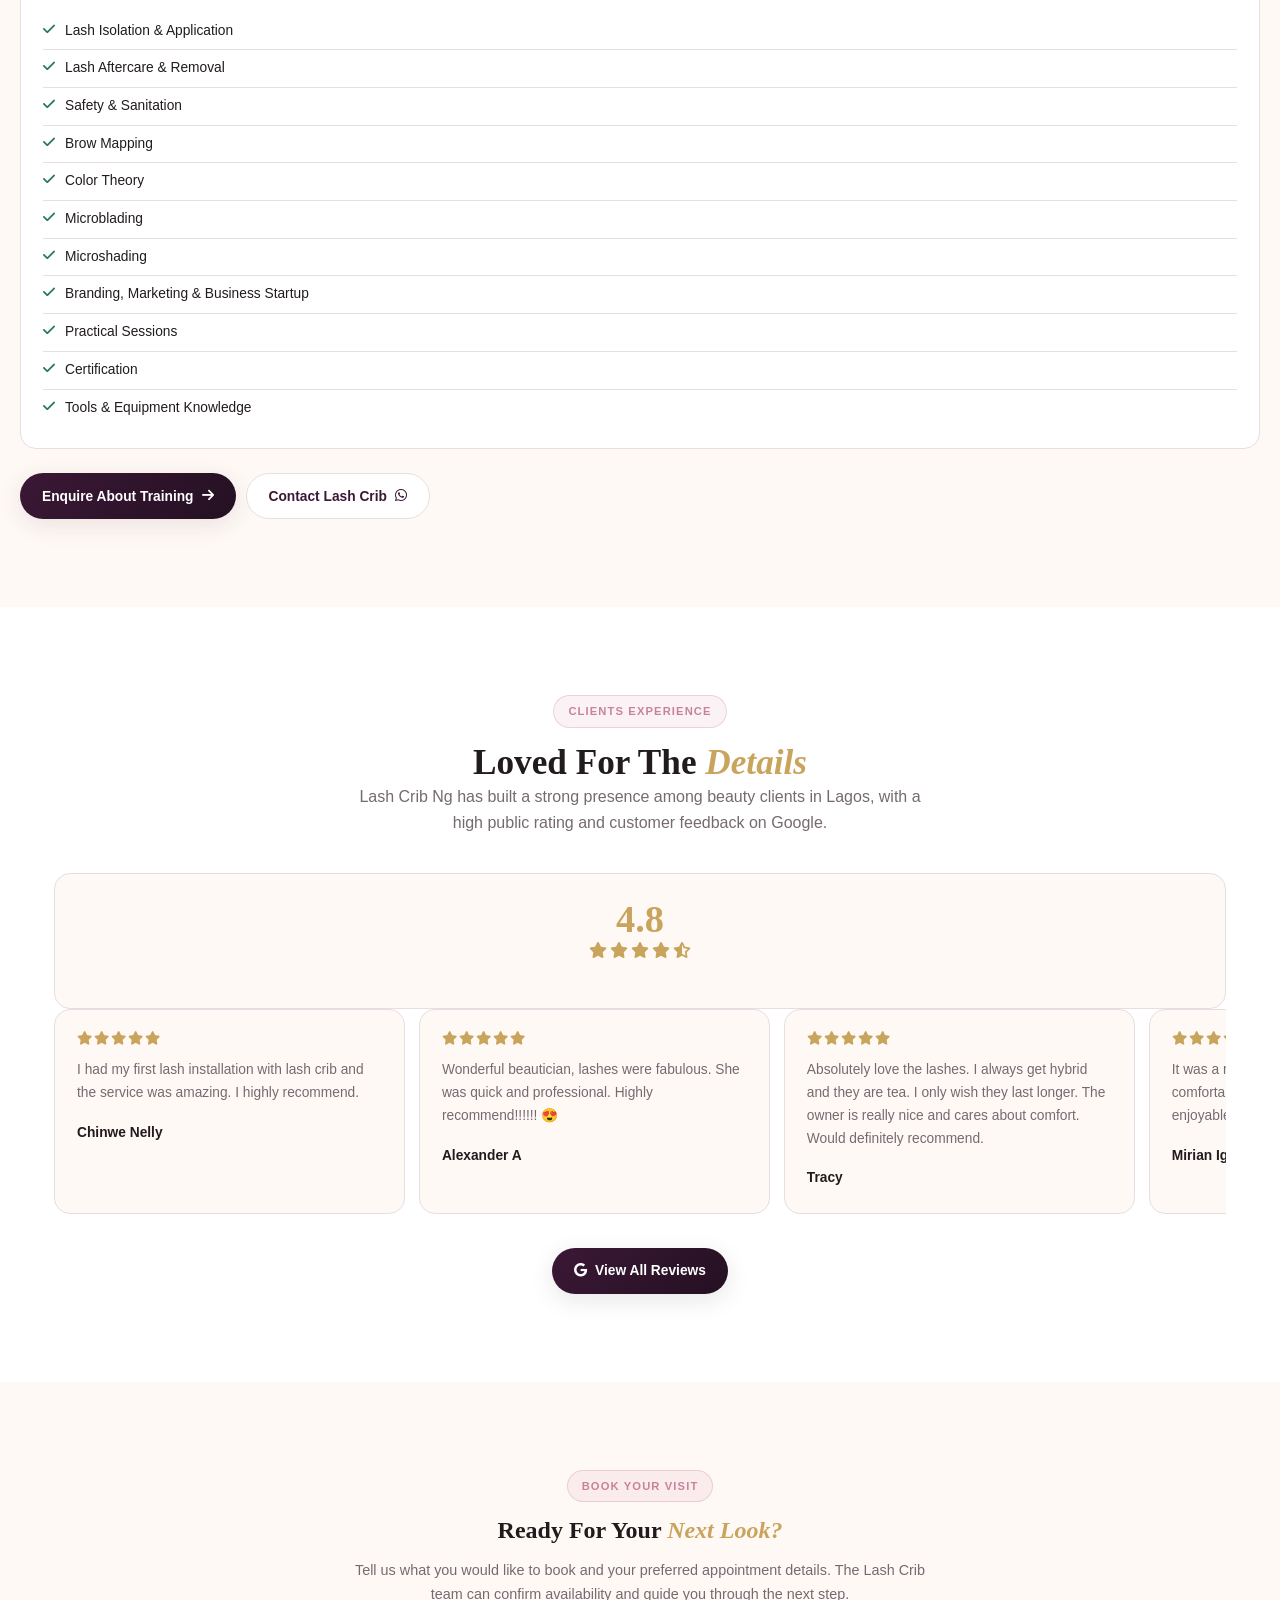
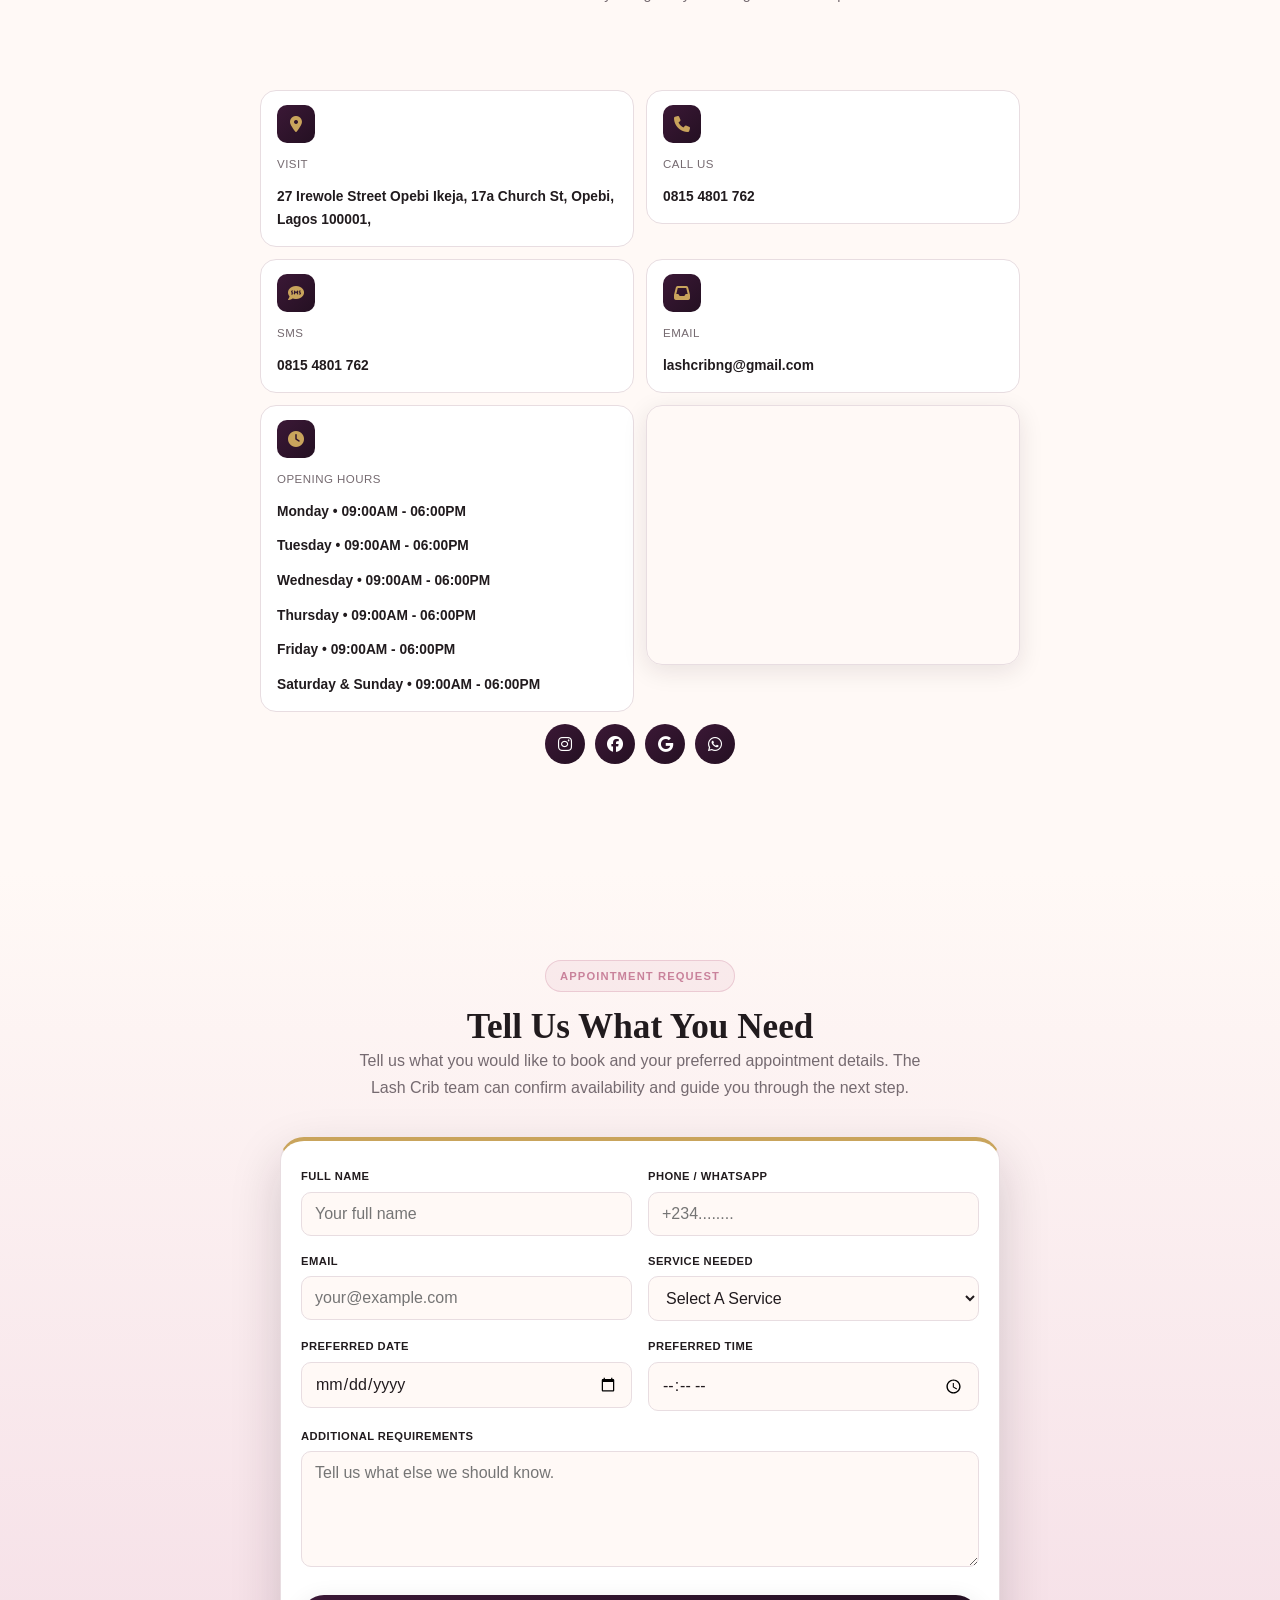
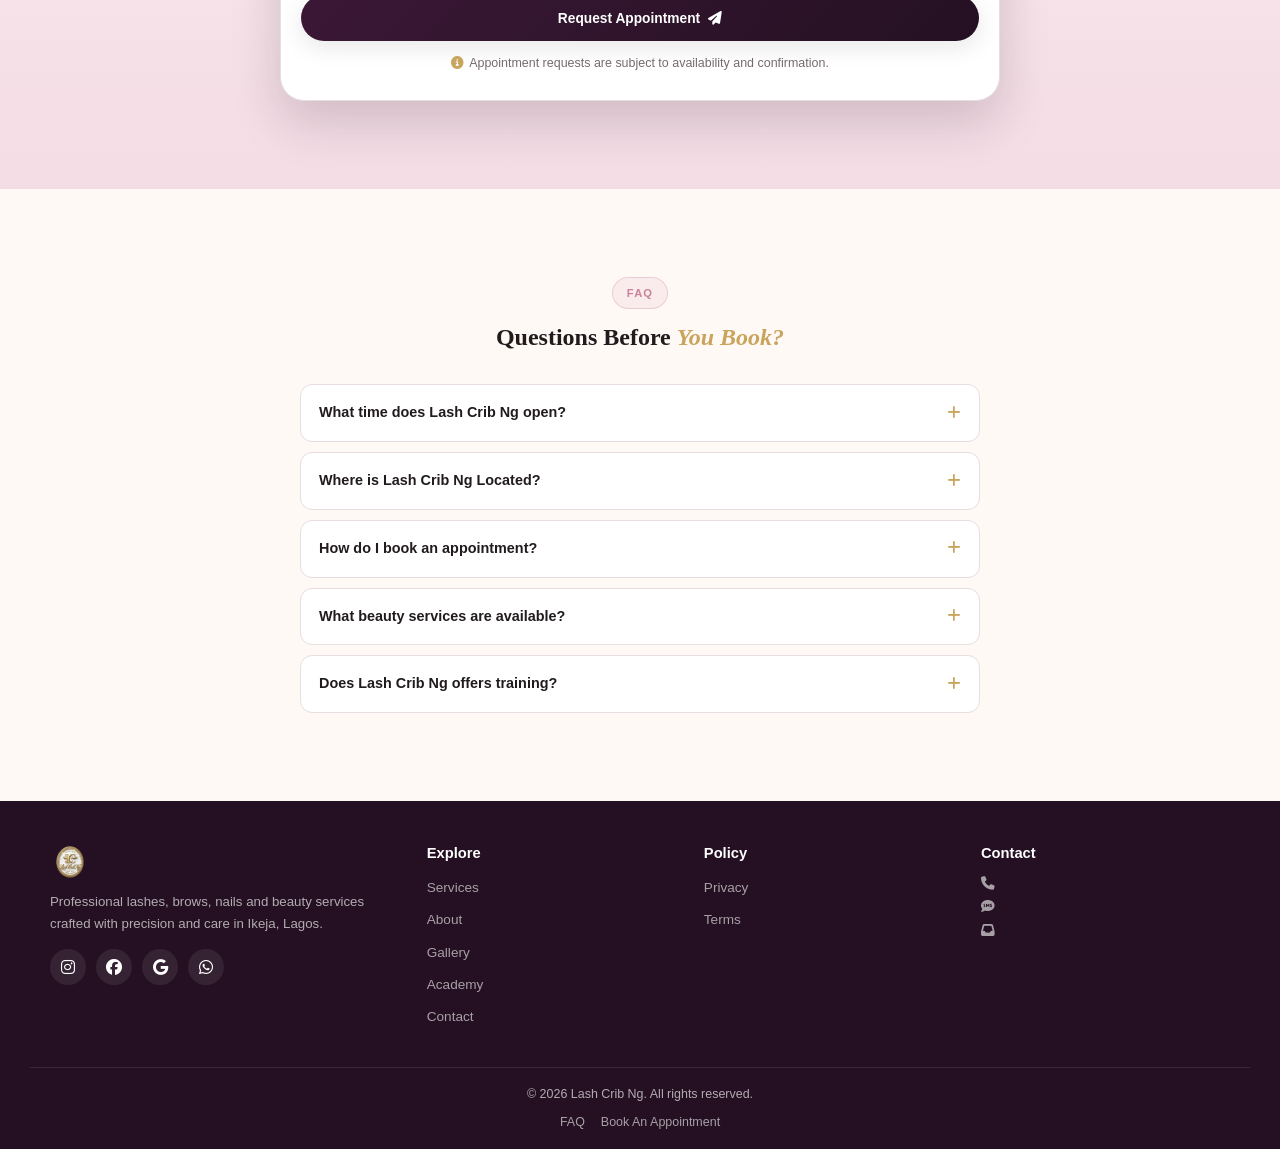
==== commit dab5a700: "Remove sandbox attributes from iframe Removed sandbox attributes from iframe for Setmore booking." ====
--- a/index.html
+++ b/index.html
@@ -1015,7 +1015,6 @@
   title="Setmore appointment booking" 
   src="about:blank"
   loading="lazy"
-  sandbox="allow-scripts allow-same-origin allow-forms allow-popups allow-popups-to-escape-sandbox allow-presentation"
   allow="web-share; payment"
   referrerpolicy="strict-origin-when-cross-origin"
 ></iframe>
--- a/style.css
+++ b/style.css
@@ -474,3 +474,185 @@
 }
 
 @media(min-width:1200px){ .container{padding:0 24px;} }
+/* Floating booking button */
+.floating-book-btn {
+  position: fixed;
+  right: 22px;
+  bottom: 22px;
+  z-index: 1000;
+
+  padding: 15px 23px;
+  border: none;
+  border-radius: 50px;
+
+  background: #111827;
+  color: #ffffff;
+
+  font: inherit;
+  font-weight: 600;
+  cursor: pointer;
+
+  box-shadow: 0 8px 30px rgba(0, 0, 0, 0.2);
+  transition: transform 0.25s ease,
+              background 0.25s ease;
+}
+
+.floating-book-btn:hover {
+  background: #303b50;
+  transform: translateY(-3px);
+}
+
+/* Popup wrapper */
+.booking-modal {
+  position: fixed;
+  inset: 0;
+  z-index: 9999;
+
+  display: grid;
+  place-items: center;
+
+  padding: 20px;
+  visibility: hidden;
+  opacity: 0;
+
+  transition: opacity 0.25s ease,
+              visibility 0.25s ease;
+}
+
+.booking-modal.is-open {
+  visibility: visible;
+  opacity: 1;
+}
+
+/* Dark background */
+.booking-overlay {
+  position: absolute;
+  inset: 0;
+  background: rgba(8, 12, 22, 0.76);
+  backdrop-filter: blur(6px);
+}
+
+/* Popup card */
+.booking-modal-content {
+  position: relative;
+  z-index: 1;
+
+  display: flex;
+  flex-direction: column;
+
+  width: min(100%, 760px);
+  height: min(85vh, 760px);
+
+  overflow: hidden;
+  border-radius: 20px;
+  background: #ffffff;
+
+  box-shadow: 0 25px 90px rgba(0, 0, 0, 0.3);
+
+  transform: translateY(15px);
+  transition: transform 0.25s ease;
+}
+
+.booking-modal.is-open .booking-modal-content {
+  transform: translateY(0);
+}
+
+/* Popup heading */
+.booking-modal-header {
+  display: flex;
+  justify-content: space-between;
+  align-items: center;
+  gap: 16px;
+
+  padding: 20px 24px;
+  border-bottom: 1px solid #e5e7eb;
+}
+
+.booking-eyebrow {
+  color: #777f8d;
+  font-size: 10px;
+  letter-spacing: 2px;
+}
+
+.booking-modal-header h2 {
+  margin: 5px 0 0;
+  color: #111827;
+  font-size: 23px;
+}
+
+.booking-close {
+  display: grid;
+  place-items: center;
+
+  width: 42px;
+  height: 42px;
+
+  border: none;
+  border-radius: 50%;
+  background: #f1f3f6;
+  color: #111827;
+
+  font-size: 28px;
+  cursor: pointer;
+}
+
+/* Booking iframe */
+.booking-frame-container {
+  flex: 1;
+  min-height: 0;
+}
+
+.booking-frame-container iframe {
+  display: block;
+  width: 100%;
+  height: 100%;
+  border: none;
+}
+
+/* Fallback link */
+.booking-fallback {
+  margin: 0;
+  padding: 12px;
+  text-align: center;
+  font-size: 13px;
+  color: #555f70;
+  border-top: 1px solid #e5e7eb;
+}
+
+.booking-fallback a {
+  color: #245bdb;
+  font-weight: 600;
+}
+
+/* Prevent background scrolling */
+body.booking-modal-open {
+  overflow: hidden;
+}
+
+/* Mobile layout */
+@media (max-width: 600px) {
+  .booking-modal {
+    padding: 0;
+  }
+
+  .booking-modal-content {
+    width: 100%;
+    height: 100%;
+    max-height: 100%;
+    border-radius: 0;
+  }
+
+  .booking-modal-header {
+    padding: 17px;
+  }
+
+  .booking-modal-header h2 {
+    font-size: 20px;
+  }
+
+  .floating-book-btn {
+    right: 15px;
+    bottom: 15px;
+    padding: 13px 19px;
+  }
+}
